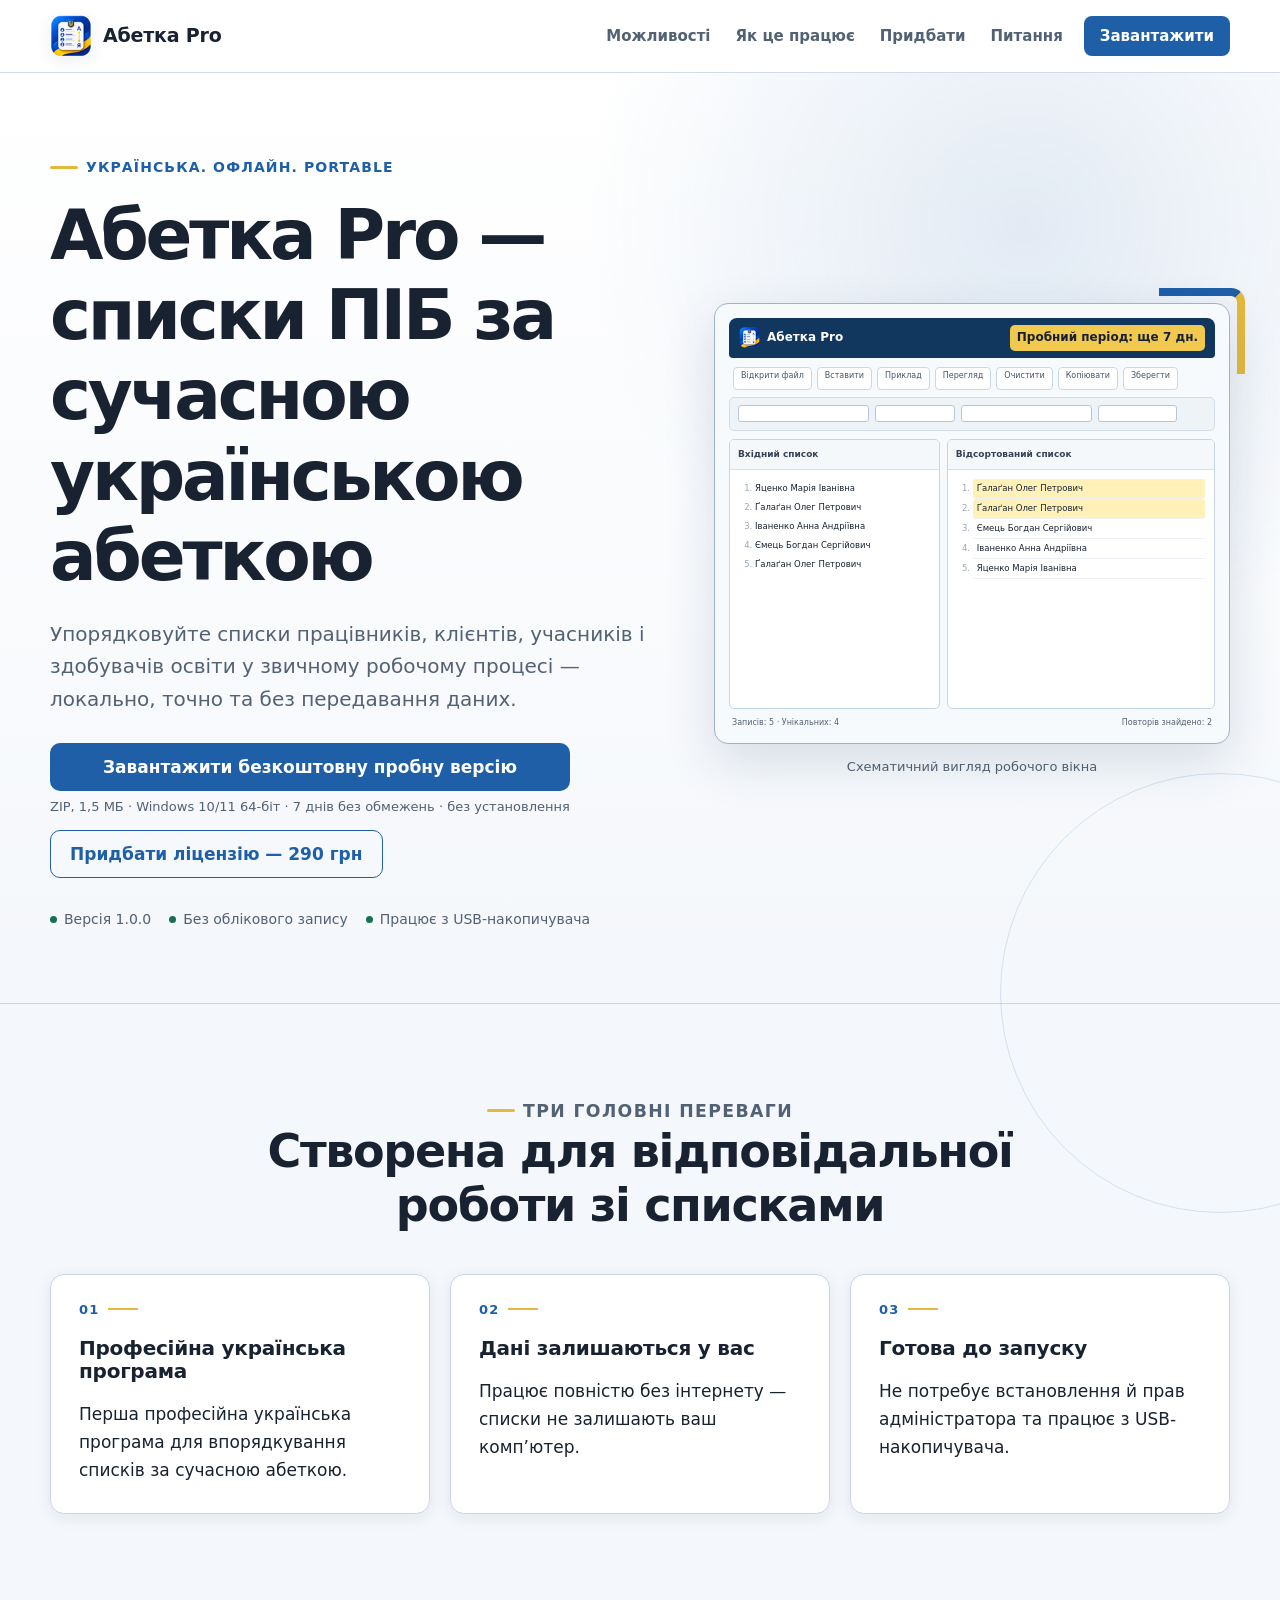
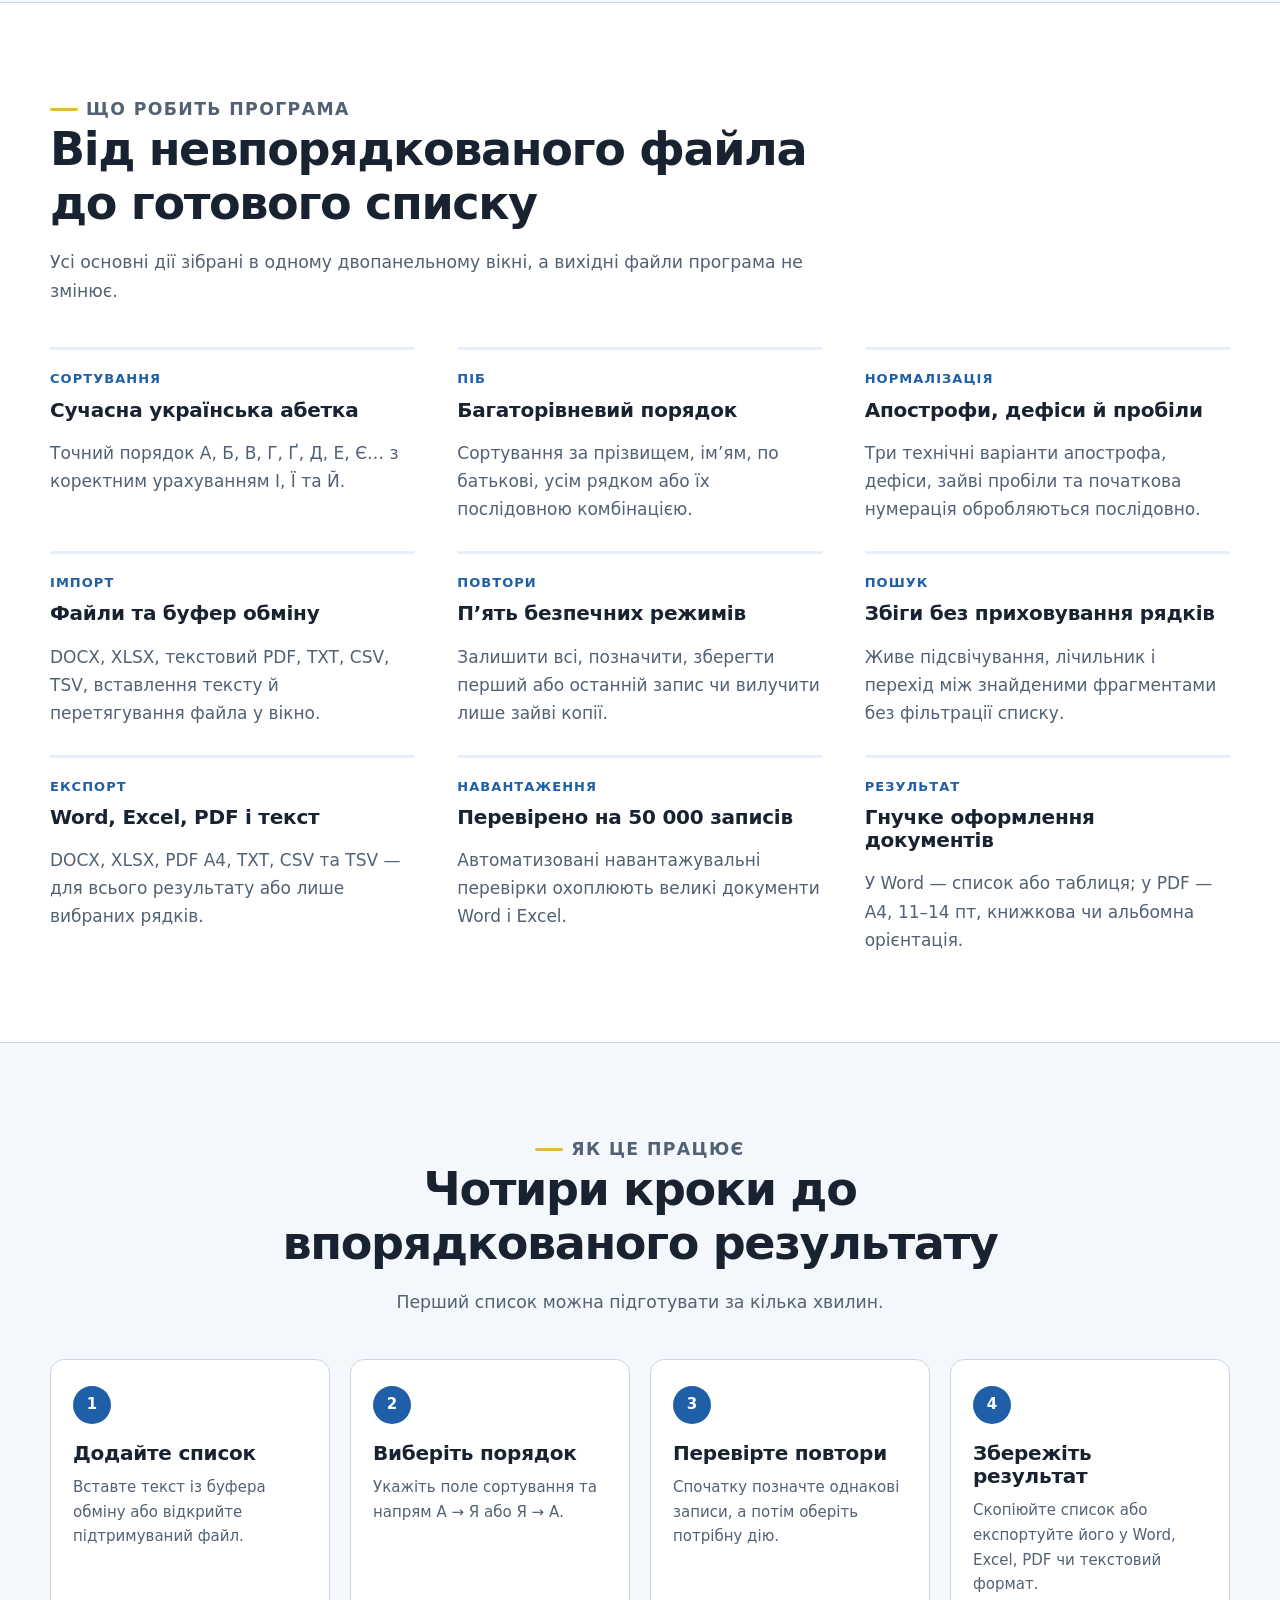
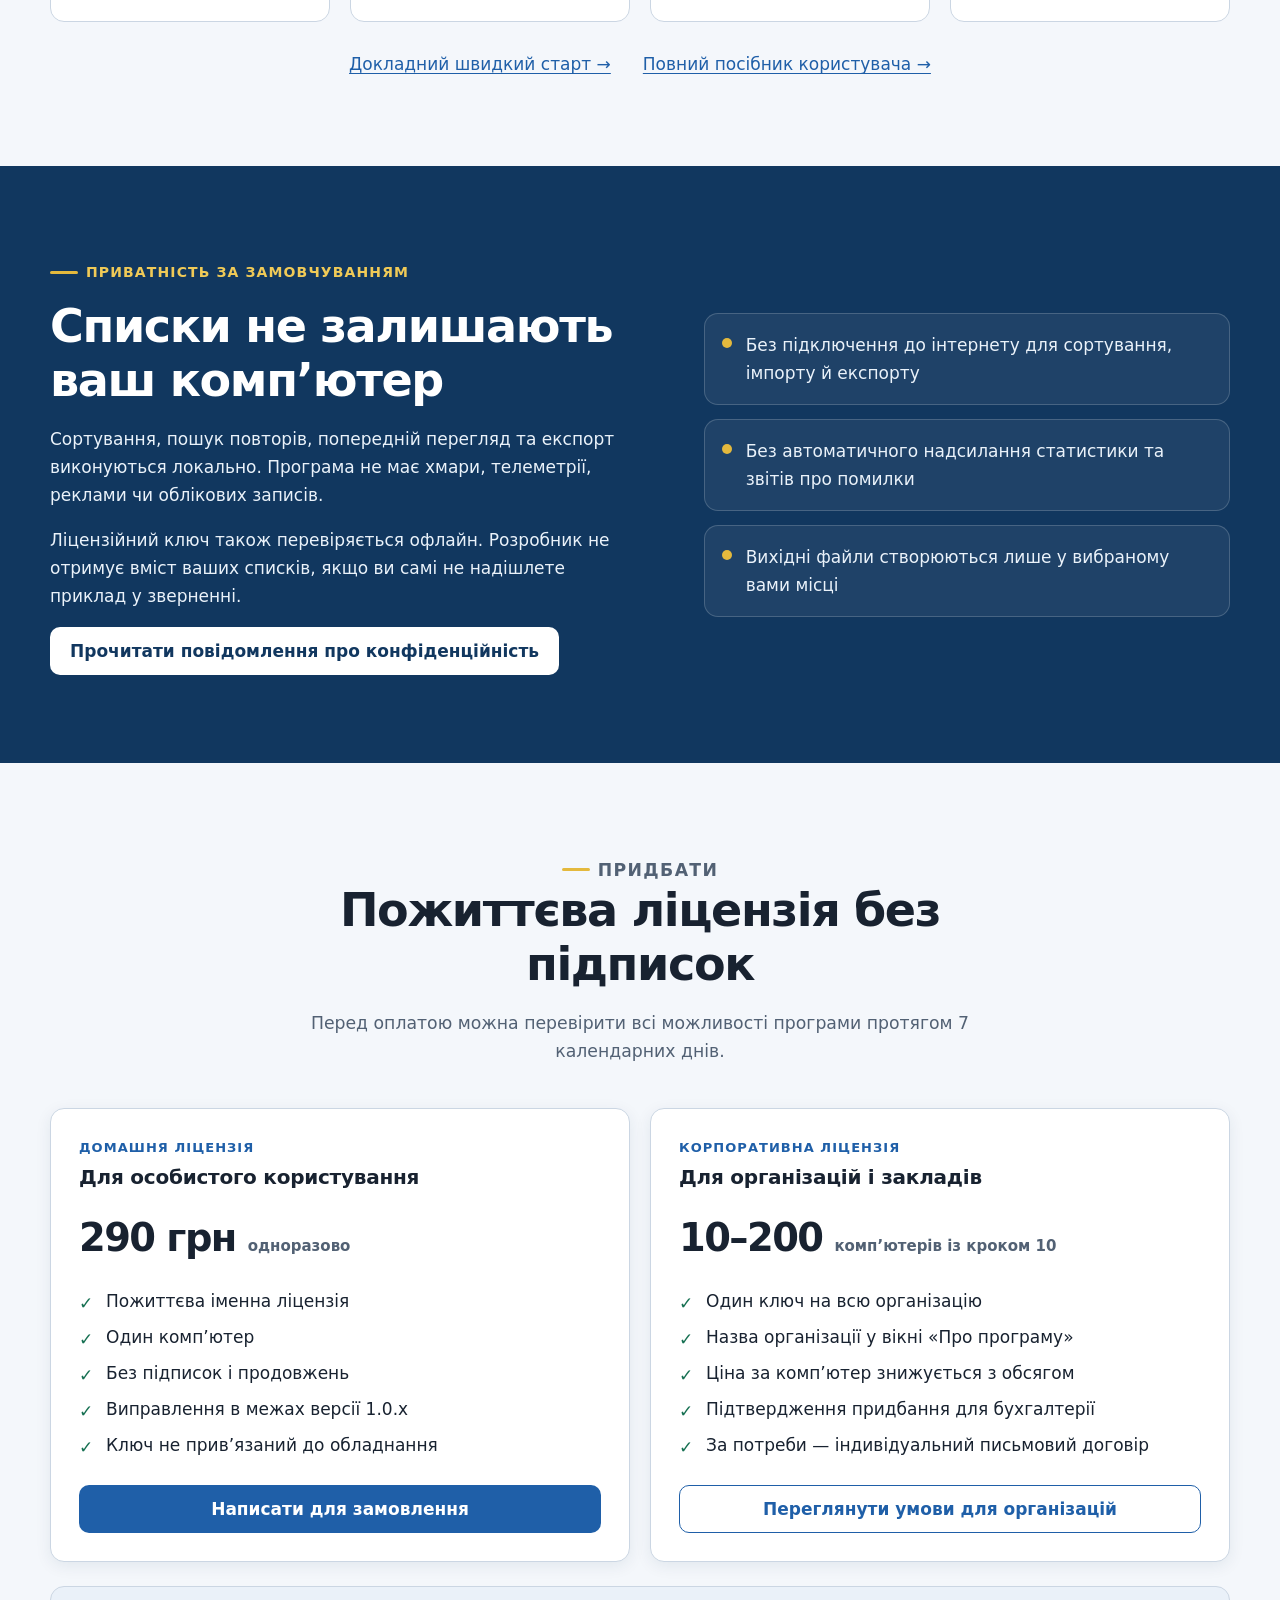
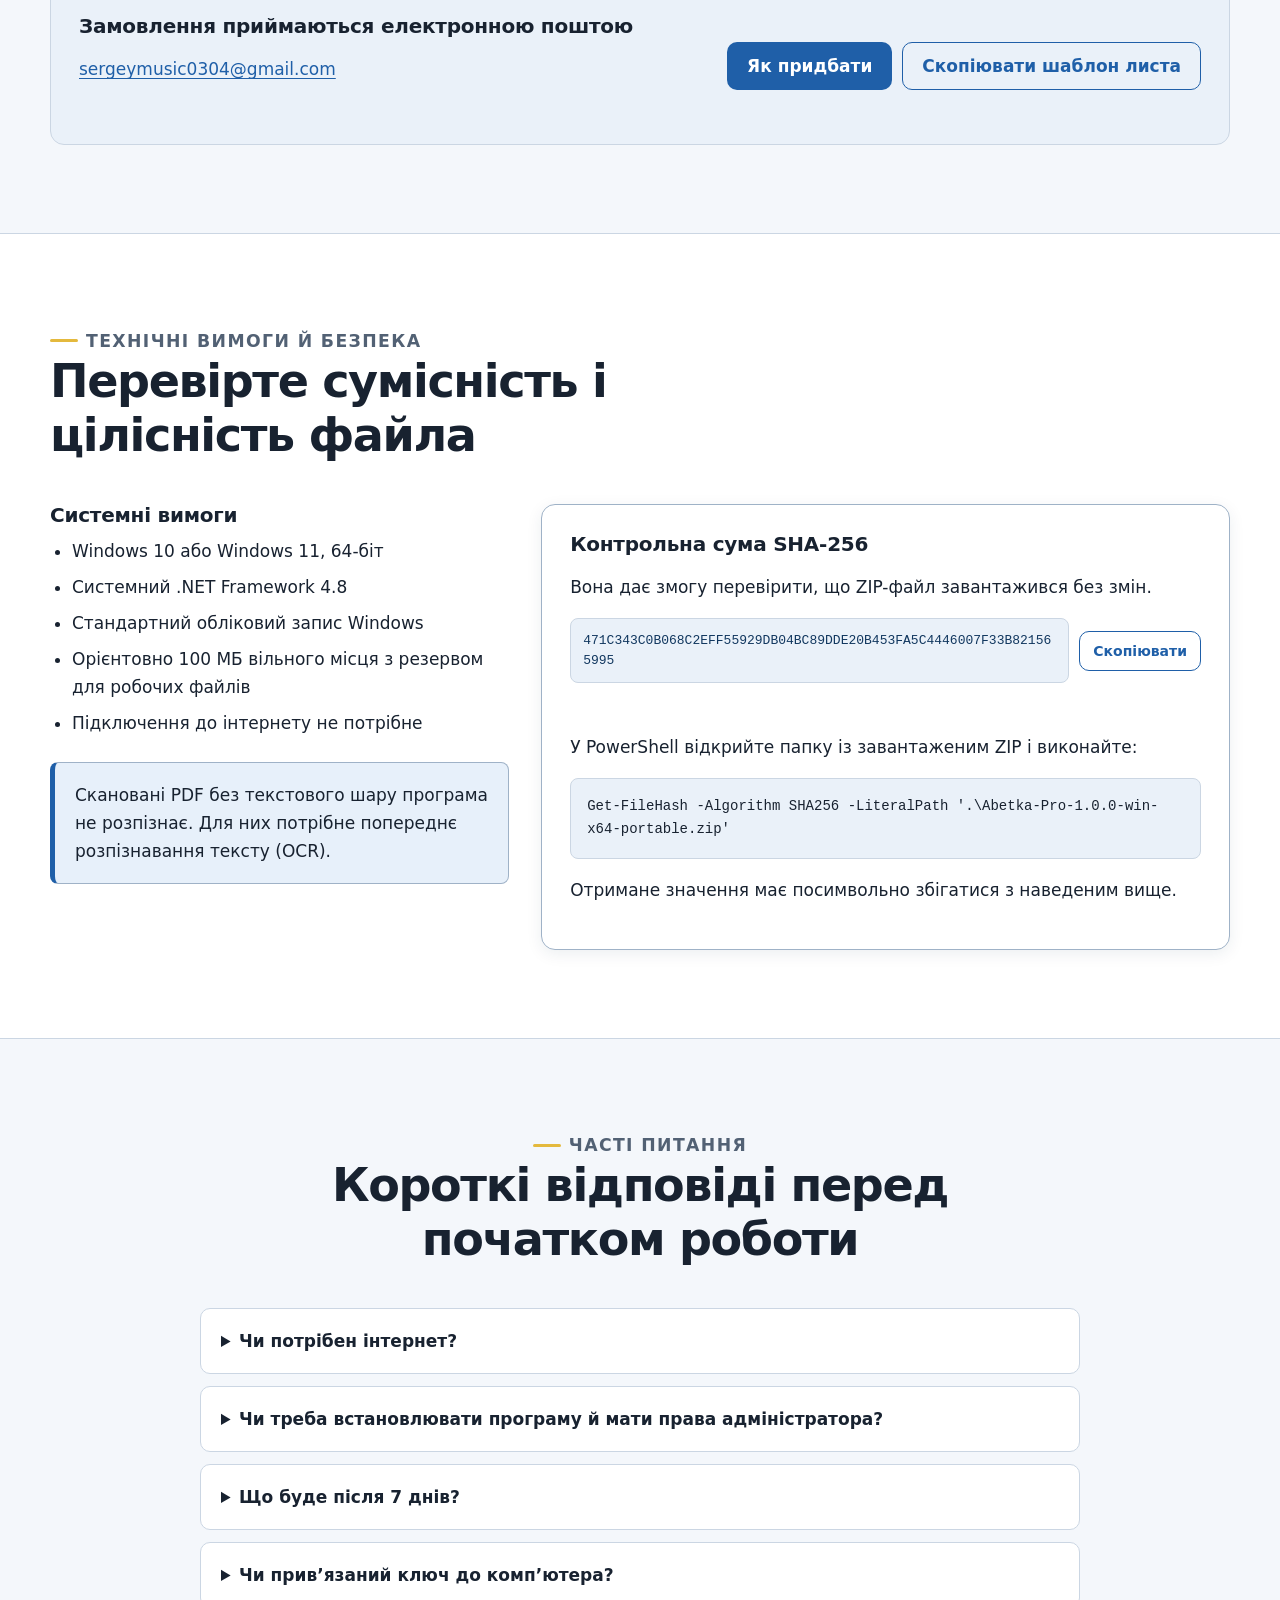
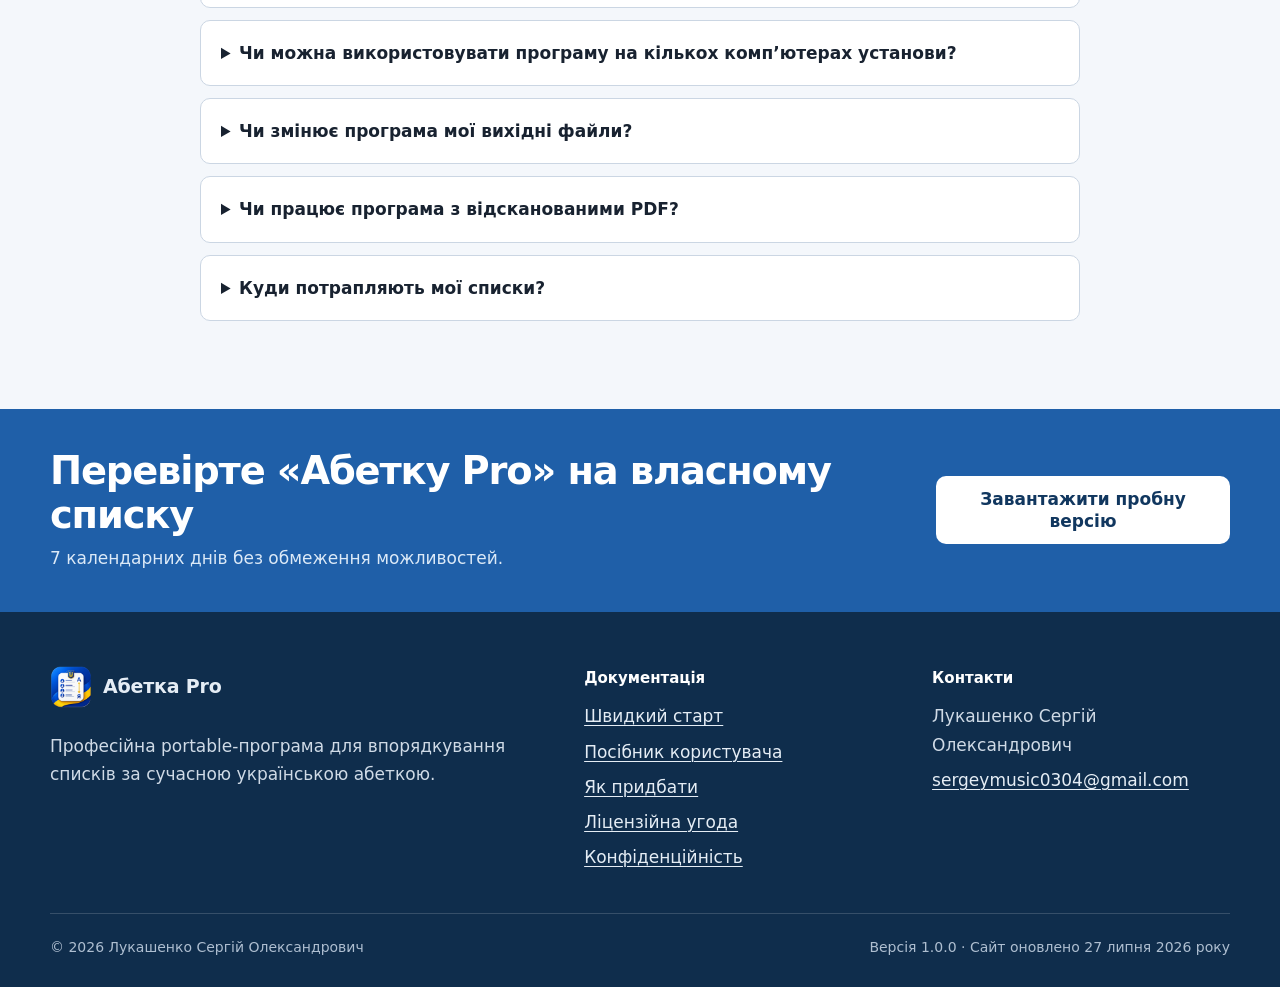
==== index.html @ 25351ac4 "Сайт «Абетка Pro» 1.0.0 Статичний сайт для GitHub Pages: головна сторінка, швидкий старт, посібник к" ====
<!doctype html>
<html lang="uk">
  <head>
    <meta charset="utf-8">
    <meta name="viewport" content="width=device-width, initial-scale=1">
    <title>Абетка Pro — сортування списків за українською абеткою</title>
    <meta
      name="description"
      content="«Абетка Pro» упорядковує списки ПІБ за українською абеткою. Офлайн, без установлення, для Windows 10/11. Пробний період — 7 днів."
    >
    <link rel="canonical" href="https://serhii0304.github.io/abetka-pro-site/">
    <link rel="icon" href="images/favicon.ico" sizes="any">
    <link rel="icon" type="image/png" sizes="32x32" href="images/favicon-32.png">
    <link rel="icon" type="image/png" sizes="16x16" href="images/favicon-16.png">
    <link rel="apple-touch-icon" href="images/apple-touch-icon.png">
    <meta name="theme-color" content="#f4f7fb" media="(prefers-color-scheme: light)">
    <meta name="theme-color" content="#0d1722" media="(prefers-color-scheme: dark)">
    <meta name="author" content="Лукашенко Сергій Олександрович">
    <link rel="stylesheet" href="css/styles.css">
    <meta property="og:title" content="Абетка Pro — списки ПІБ за українською абеткою">
    <meta
      property="og:description"
      content="Професійна офлайн-програма для впорядкування списків. Portable, без установлення та прав адміністратора."
    >
    <meta property="og:image" content="https://serhii0304.github.io/abetka-pro-site/images/og-preview.png">
    <meta property="og:url" content="https://serhii0304.github.io/abetka-pro-site/">
    <meta property="og:type" content="website">
    <meta property="og:locale" content="uk_UA">
    <meta name="twitter:card" content="summary_large_image">
    <meta name="twitter:title" content="Абетка Pro — списки ПІБ за українською абеткою">
    <meta
      name="twitter:description"
      content="Професійна офлайн-програма для впорядкування списків. Portable, без установлення."
    >
    <meta name="twitter:image" content="https://serhii0304.github.io/abetka-pro-site/images/og-preview.png">
    <script type="application/ld+json">
      {
        "@context": "https://schema.org",
        "@type": "SoftwareApplication",
        "name": "Абетка Pro",
        "applicationCategory": "BusinessApplication",
        "operatingSystem": "Windows 10, Windows 11",
        "softwareVersion": "1.0.0",
        "description": "Portable-програма для впорядкування списків ПІБ та інших переліків за сучасною українською абеткою.",
        "offers": {
          "@type": "Offer",
          "price": "290",
          "priceCurrency": "UAH"
        },
        "author": {
          "@type": "Person",
          "name": "Лукашенко Сергій Олександрович"
        }
      }
    </script>
  </head>
  <body>
    <a class="skip-link" href="#main-content">Перейти до основного вмісту</a>

    <header class="site-header">
      <div class="container header-inner">
        <a class="brand" href="index.html" aria-label="Абетка Pro — головна сторінка">
          <img src="images/logo.png" width="42" height="42" alt="">
          <span>Абетка Pro</span>
        </a>
        <button
          class="menu-toggle"
          type="button"
          aria-label="Відкрити меню"
          aria-expanded="false"
          aria-controls="site-navigation"
          data-menu-toggle
        >
          <span class="menu-lines" aria-hidden="true"></span>
        </button>
        <nav class="site-nav" id="site-navigation" aria-label="Основна навігація" data-menu>
          <a href="#mozhlyvosti">Можливості</a>
          <a href="#yak-pratsiuie">Як це працює</a>
          <a href="#prydbaty">Придбати</a>
          <a href="#pytannia">Питання</a>
          <a
            class="nav-download"
            href="https://github.com/Serhii0304/abetka-pro-site/releases/download/v1.0.0/Abetka-Pro-1.0.0-win-x64-portable.zip"
          >Завантажити</a>
        </nav>
      </div>
    </header>

    <main id="main-content">
      <section class="hero" aria-labelledby="hero-title">
        <div class="container hero-grid">
          <div>
            <p class="eyebrow">Українська. Офлайн. Portable</p>
            <h1 id="hero-title">Абетка Pro — списки ПІБ за сучасною українською абеткою</h1>
            <p class="hero-lead">
              Упорядковуйте списки працівників, клієнтів, учасників і здобувачів освіти
              у звичному робочому процесі — локально, точно та без передавання даних.
            </p>
            <div class="hero-actions">
              <div class="primary-action">
                <a
                  class="button"
                  href="https://github.com/Serhii0304/abetka-pro-site/releases/download/v1.0.0/Abetka-Pro-1.0.0-win-x64-portable.zip"
                >Завантажити безкоштовну пробну версію</a>
                <span class="download-note">ZIP, 1,5 МБ · Windows 10/11 64-біт · 7 днів без обмежень · без установлення</span>
              </div>
              <a class="button button-secondary" href="#prydbaty">Придбати ліцензію — 290 грн</a>
            </div>
            <ul class="trust-line" aria-label="Коротко про програму">
              <li>Версія 1.0.0</li>
              <li>Без облікового запису</li>
              <li>Працює з USB-накопичувача</li>
            </ul>
          </div>

          <div>
            <div class="app-visual" role="img" aria-label="Схематичний вигляд двопанельного інтерфейсу Абетка Pro">
              <div class="app-bar">
                <div class="app-bar-brand">
                  <img class="app-bar-logo" src="images/logo.png" width="21" height="21" alt="">
                  <span>Абетка Pro</span>
                </div>
                <span class="app-bar-status">Пробний період: ще 7 дн.</span>
              </div>
              <div class="app-toolbar" aria-hidden="true">
                <span class="app-tool">Відкрити файл</span>
                <span class="app-tool">Вставити</span>
                <span class="app-tool">Приклад</span>
                <span class="app-tool">Перегляд</span>
                <span class="app-tool">Очистити</span>
                <span class="app-tool">Копіювати</span>
                <span class="app-tool">Зберегти</span>
              </div>
              <div class="app-settings" aria-hidden="true">
                <span class="app-select"></span>
                <span class="app-select short"></span>
                <span class="app-select"></span>
                <span class="app-select short"></span>
              </div>
              <div class="app-panels">
                <div class="app-panel">
                  <div class="app-panel-title">Вхідний список</div>
                  <ol class="app-lines">
                    <li>Яценко Марія Іванівна</li>
                    <li>Ґалаґан Олег Петрович</li>
                    <li>Іваненко Анна Андріївна</li>
                    <li>Ємець Богдан Сергійович</li>
                    <li>Ґалаґан Олег Петрович</li>
                  </ol>
                </div>
                <div class="app-panel">
                  <div class="app-panel-title">Відсортований список</div>
                  <ol class="app-lines output">
                    <li class="duplicate">Ґалаґан Олег Петрович</li>
                    <li class="duplicate">Ґалаґан Олег Петрович</li>
                    <li>Ємець Богдан Сергійович</li>
                    <li>Іваненко Анна Андріївна</li>
                    <li>Яценко Марія Іванівна</li>
                  </ol>
                </div>
              </div>
              <div class="app-footer" aria-hidden="true">
                <span>Записів: 5 · Унікальних: 4</span>
                <span>Повторів знайдено: 2</span>
              </div>
            </div>
            <p class="visual-caption">Схематичний вигляд робочого вікна</p>
          </div>
        </div>
      </section>

      <section class="section" aria-labelledby="theses-title">
        <div class="container">
          <div class="section-heading centered">
            <p class="eyebrow">Три головні переваги</p>
            <h2 id="theses-title">Створена для відповідальної роботи зі списками</h2>
          </div>
          <div class="cards cards-three">
            <article class="card thesis-card">
              <span class="thesis-number">01</span>
              <h3>Професійна українська програма</h3>
              <p>Перша професійна українська програма для впорядкування списків за сучасною абеткою.</p>
            </article>
            <article class="card thesis-card">
              <span class="thesis-number">02</span>
              <h3>Дані залишаються у вас</h3>
              <p>Працює повністю без інтернету — списки не залишають ваш комп’ютер.</p>
            </article>
            <article class="card thesis-card">
              <span class="thesis-number">03</span>
              <h3>Готова до запуску</h3>
              <p>Не потребує встановлення й прав адміністратора та працює з USB-накопичувача.</p>
            </article>
          </div>
        </div>
      </section>

      <section class="section section-alt" id="mozhlyvosti" aria-labelledby="features-title">
        <div class="container">
          <div class="section-heading">
            <p class="eyebrow">Що робить програма</p>
            <h2 id="features-title">Від невпорядкованого файла до готового списку</h2>
            <p>Усі основні дії зібрані в одному двопанельному вікні, а вихідні файли програма не змінює.</p>
          </div>
          <div class="feature-grid">
            <article class="feature">
              <p class="feature-tag">Сортування</p>
              <h3>Сучасна українська абетка</h3>
              <p>Точний порядок А, Б, В, Г, Ґ, Д, Е, Є… з коректним урахуванням І, Ї та Й.</p>
            </article>
            <article class="feature">
              <p class="feature-tag">ПІБ</p>
              <h3>Багаторівневий порядок</h3>
              <p>Сортування за прізвищем, ім’ям, по батькові, усім рядком або їх послідовною комбінацією.</p>
            </article>
            <article class="feature">
              <p class="feature-tag">Нормалізація</p>
              <h3>Апострофи, дефіси й пробіли</h3>
              <p>Три технічні варіанти апострофа, дефіси, зайві пробіли та початкова нумерація обробляються послідовно.</p>
            </article>
            <article class="feature">
              <p class="feature-tag">Імпорт</p>
              <h3>Файли та буфер обміну</h3>
              <p>DOCX, XLSX, текстовий PDF, TXT, CSV, TSV, вставлення тексту й перетягування файла у вікно.</p>
            </article>
            <article class="feature">
              <p class="feature-tag">Повтори</p>
              <h3>П’ять безпечних режимів</h3>
              <p>Залишити всі, позначити, зберегти перший або останній запис чи вилучити лише зайві копії.</p>
            </article>
            <article class="feature">
              <p class="feature-tag">Пошук</p>
              <h3>Збіги без приховування рядків</h3>
              <p>Живе підсвічування, лічильник і перехід між знайденими фрагментами без фільтрації списку.</p>
            </article>
            <article class="feature">
              <p class="feature-tag">Експорт</p>
              <h3>Word, Excel, PDF і текст</h3>
              <p>DOCX, XLSX, PDF A4, TXT, CSV та TSV — для всього результату або лише вибраних рядків.</p>
            </article>
            <article class="feature">
              <p class="feature-tag">Навантаження</p>
              <h3>Перевірено на 50 000 записів</h3>
              <p>Автоматизовані навантажувальні перевірки охоплюють великі документи Word і Excel.</p>
            </article>
            <article class="feature">
              <p class="feature-tag">Результат</p>
              <h3>Гнучке оформлення документів</h3>
              <p>У Word — список або таблиця; у PDF — A4, 11–14 пт, книжкова чи альбомна орієнтація.</p>
            </article>
          </div>
        </div>
      </section>

      <section class="section" id="yak-pratsiuie" aria-labelledby="steps-title">
        <div class="container">
          <div class="section-heading centered">
            <p class="eyebrow">Як це працює</p>
            <h2 id="steps-title">Чотири кроки до впорядкованого результату</h2>
            <p>Перший список можна підготувати за кілька хвилин.</p>
          </div>
          <ol class="steps">
            <li class="step">
              <h3>Додайте список</h3>
              <p>Вставте текст із буфера обміну або відкрийте підтримуваний файл.</p>
            </li>
            <li class="step">
              <h3>Виберіть порядок</h3>
              <p>Укажіть поле сортування та напрям А → Я або Я → А.</p>
            </li>
            <li class="step">
              <h3>Перевірте повтори</h3>
              <p>Спочатку позначте однакові записи, а потім оберіть потрібну дію.</p>
            </li>
            <li class="step">
              <h3>Збережіть результат</h3>
              <p>Скопіюйте список або експортуйте його у Word, Excel, PDF чи текстовий формат.</p>
            </li>
          </ol>
          <p class="section-more">
            <a href="shvydkyi-start.html">Докладний швидкий старт →</a>
            <a href="posibnyk.html">Повний посібник користувача →</a>
          </p>
        </div>
      </section>

      <!-- ГАЛЕРЕЯ ЗНІМКІВ ЕКРАНА ПОКИ ПРИХОВАНА.
           Причина: у папці images/screenshots лежать графічні заготовки, а не реальні
           кадри програми. Показувати їх відвідувачам не варто.

           ЩОБ УВІМКНУТИ РОЗДІЛ: покладіть п'ять справжніх знімків у images/screenshots
           з тими самими назвами (див. images/screenshots/README.md) і приберіть
           слово hidden у рядку нижче. Більше нічого змінювати не потрібно. -->
      <section class="section section-alt" id="znimky" aria-labelledby="screenshots-title" hidden>
        <div class="container">
          <div class="section-heading">
            <p class="eyebrow">Знімки екрана</p>
            <h2 id="screenshots-title">Робочий процес без зайвих кроків</h2>
            <p>Після підготовки фінальних знімків ці заготовки буде замінено реальними кадрами програми.</p>
          </div>
          <div class="screenshot-grid">
            <figure class="screenshot-card">
              <div class="screenshot-frame">
                <img
                  class="screenshot-image"
                  src="images/screenshots/01-golovne-vikno.png"
                  alt="Головне двопанельне вікно Абетка Pro з готовим відсортованим списком"
                  loading="lazy"
                >
              </div>
              <figcaption>Головне вікно: вихідний і впорядкований списки поруч</figcaption>
            </figure>
            <figure class="screenshot-card">
              <div class="screenshot-frame">
                <img
                  class="screenshot-image"
                  src="images/screenshots/02-import-word.png"
                  alt="Вікно структурованого імпорту таблиці Word"
                  loading="lazy"
                >
              </div>
              <figcaption>Структурований імпорт документа Word</figcaption>
            </figure>
            <figure class="screenshot-card">
              <div class="screenshot-frame">
                <img
                  class="screenshot-image"
                  src="images/screenshots/03-povtory.png"
                  alt="Повторювані записи, позначені у відсортованому списку"
                  loading="lazy"
                >
              </div>
              <figcaption>Перевірка й безпечна обробка повторів</figcaption>
            </figure>
            <figure class="screenshot-card">
              <div class="screenshot-frame">
                <img
                  class="screenshot-image"
                  src="images/screenshots/04-poshuk.png"
                  alt="Живий пошук у списку з підсвічуванням збігів"
                  loading="lazy"
                >
              </div>
              <figcaption>Живий пошук без фільтрації списку</figcaption>
            </figure>
            <figure class="screenshot-card">
              <div class="screenshot-frame">
                <img
                  class="screenshot-image"
                  src="images/screenshots/05-eksport.png"
                  alt="Вікно налаштування експорту у Word, Excel або PDF"
                  loading="lazy"
                >
              </div>
              <figcaption>Кероване оформлення вихідного документа</figcaption>
            </figure>
          </div>
        </div>
      </section>

      <section class="section section-dark" id="konfidencijnist" aria-labelledby="privacy-title">
        <div class="container privacy-layout">
          <div>
            <p class="eyebrow">Приватність за замовчуванням</p>
            <h2 id="privacy-title">Списки не залишають ваш комп’ютер</h2>
            <p>
              Сортування, пошук повторів, попередній перегляд та експорт виконуються
              локально. Програма не має хмари, телеметрії, реклами чи облікових записів.
            </p>
            <p>
              Ліцензійний ключ також перевіряється офлайн. Розробник не отримує вміст
              ваших списків, якщо ви самі не надішлете приклад у зверненні.
            </p>
            <a class="button button-light" href="konfidencijnist.html">Прочитати повідомлення про конфіденційність</a>
          </div>
          <div class="privacy-points">
            <div class="privacy-point"><p>Без підключення до інтернету для сортування, імпорту й експорту</p></div>
            <div class="privacy-point"><p>Без автоматичного надсилання статистики та звітів про помилки</p></div>
            <div class="privacy-point"><p>Вихідні файли створюються лише у вибраному вами місці</p></div>
          </div>
        </div>
      </section>

      <section class="section" id="prydbaty" aria-labelledby="purchase-title">
        <div class="container">
          <div class="section-heading centered">
            <p class="eyebrow">Придбати</p>
            <h2 id="purchase-title">Пожиттєва ліцензія без підписок</h2>
            <p>Перед оплатою можна перевірити всі можливості програми протягом 7 календарних днів.</p>
          </div>
          <div class="cards cards-two">
            <article class="card price-card">
              <p class="price-label">Домашня ліцензія</p>
              <h3>Для особистого користування</h3>
              <p class="price">290 грн <small>одноразово</small></p>
              <ul class="check-list">
                <li>Пожиттєва іменна ліцензія</li>
                <li>Один комп’ютер</li>
                <li>Без підписок і продовжень</li>
                <li>Виправлення в межах версії 1.0.x</li>
                <li>Ключ не прив’язаний до обладнання</li>
              </ul>
              <a
                class="button"
                href="mailto:sergeymusic0304@gmail.com?subject=%D0%97%D0%B0%D0%BC%D0%BE%D0%B2%D0%BB%D0%B5%D0%BD%D0%BD%D1%8F%20%C2%AB%D0%90%D0%B1%D0%B5%D1%82%D0%BA%D0%B0%20Pro%C2%BB&amp;body=%D0%94%D0%BE%D0%B1%D1%80%D0%B8%D0%B9%20%D0%B4%D0%B5%D0%BD%D1%8C%21%0A%0A%D0%A5%D0%BE%D1%87%D1%83%20%D0%BF%D1%80%D0%B8%D0%B4%D0%B1%D0%B0%D1%82%D0%B8%20%D0%BF%D1%80%D0%BE%D0%B3%D1%80%D0%B0%D0%BC%D1%83%20%C2%AB%D0%90%D0%B1%D0%B5%D1%82%D0%BA%D0%B0%20Pro%C2%BB%20%28%D0%BF%D0%BE%D0%B6%D0%B8%D1%82%D1%82%D1%94%D0%B2%D0%B0%20%D0%BB%D1%96%D1%86%D0%B5%D0%BD%D0%B7%D1%96%D1%8F%20%E2%80%94%20290%20%D0%B3%D1%80%D0%BD%29.%0A%0A1.%20%D0%9F%D0%86%D0%91%20%D0%B0%D0%B1%D0%BE%20%D0%BD%D0%B0%D0%B7%D0%B2%D0%B0%20%D0%BE%D1%80%D0%B3%D0%B0%D0%BD%D1%96%D0%B7%D0%B0%D1%86%D1%96%D1%97%20%28%D0%B1%D1%83%D0%B4%D0%B5%20%D0%B2%D0%BF%D0%B8%D1%81%D0%B0%D0%BD%D0%BE%20%D0%B2%20%D1%96%D0%BC%D0%B5%D0%BD%D0%BD%D1%83%20%D0%BB%D1%96%D1%86%D0%B5%D0%BD%D0%B7%D1%96%D1%8E%29%3A%20%E2%80%A6%0A2.%20%D0%9A%D1%96%D0%BB%D1%8C%D0%BA%D1%96%D1%81%D1%82%D1%8C%20%D0%BF%D1%80%D0%B8%D1%81%D1%82%D1%80%D0%BE%D1%97%D0%B2%20%28%D0%BA%D0%BE%D0%BC%D0%BF%E2%80%99%D1%8E%D1%82%D0%B5%D1%80%D1%96%D0%B2%29%3A%20%E2%80%A6%0A3.%20%D0%9F%D1%80%D0%B8%D0%B7%D0%BD%D0%B0%D1%87%D0%B5%D0%BD%D0%BD%D1%8F%20%28%D0%BE%D1%81%D0%BE%D0%B1%D0%B8%D1%81%D1%82%D0%B5%20%2F%20%D0%BA%D0%BE%D0%BC%D0%BF%D0%B0%D0%BD%D1%96%D1%8F%20%D1%87%D0%B8%20%D1%83%D1%81%D1%82%D0%B0%D0%BD%D0%BE%D0%B2%D0%B0%20%2F%20%D0%BD%D0%B0%D0%B2%D1%87%D0%B0%D0%BB%D1%8C%D0%BD%D0%B8%D0%B9%20%D0%B7%D0%B0%D0%BA%D0%BB%D0%B0%D0%B4%29%3A%20%E2%80%A6%0A4.%20%D0%97%D1%80%D1%83%D1%87%D0%BD%D0%B8%D0%B9%20%D1%81%D0%BF%D0%BE%D1%81%D1%96%D0%B1%20%D0%BE%D0%BF%D0%BB%D0%B0%D1%82%D0%B8%20%28%D0%BF%D0%B5%D1%80%D0%B5%D0%BA%D0%B0%D0%B7%20%D0%BD%D0%B0%20%D0%BA%D0%B0%D1%80%D1%82%D0%BA%D1%83%20%2F%20IBAN%20%2F%20%D1%96%D0%BD%D1%88%D0%B5%29%3A%20%E2%80%A6%0A5.%20%D0%9A%D0%BE%D0%BD%D1%82%D0%B0%D0%BA%D1%82%20%D0%B4%D0%BB%D1%8F%20%D0%B7%D0%B2%E2%80%99%D1%8F%D0%B7%D0%BA%D1%83%20%28%D1%8F%D0%BA%D1%89%D0%BE%20%D0%BD%D0%B5%20%D1%86%D1%8F%20%D0%BF%D0%BE%D1%88%D1%82%D0%B0%29%3A%20%E2%80%A6%0A%0A%D0%94%D1%8F%D0%BA%D1%83%D1%8E%21"
              >Написати для замовлення</a>
            </article>
            <article class="card price-card">
              <p class="price-label">Корпоративна ліцензія</p>
              <h3>Для організацій і закладів</h3>
              <p class="price">10–200 <small>комп’ютерів із кроком 10</small></p>
              <ul class="check-list">
                <li>Один ключ на всю організацію</li>
                <li>Назва організації у вікні «Про програму»</li>
                <li>Ціна за комп’ютер знижується з обсягом</li>
                <li>Підтвердження придбання для бухгалтерії</li>
                <li>За потреби — індивідуальний письмовий договір</li>
              </ul>
              <a class="button button-secondary" href="yak-prydbaty.html#korporatyvna">Переглянути умови для організацій</a>
            </article>
          </div>

          <div class="order-panel">
            <div>
              <h3>Замовлення приймаються електронною поштою</h3>
              <p><a href="mailto:sergeymusic0304@gmail.com">sergeymusic0304@gmail.com</a></p>
              <p class="copy-status" id="order-copy-status" aria-live="polite"></p>
            </div>
            <div class="order-actions">
              <a class="button" href="yak-prydbaty.html">Як придбати</a>
              <button
                class="button button-secondary"
                type="button"
                data-copy-target="#order-template"
                data-copy-status="#order-copy-status"
              >Скопіювати шаблон листа</button>
            </div>
          </div>
          <pre id="order-template" hidden>Кому: sergeymusic0304@gmail.com
Тема: Замовлення «Абетка Pro»

Добрий день!

Хочу придбати програму «Абетка Pro» (пожиттєва ліцензія — 290 грн).

1. ПІБ або назва організації (буде вписано в іменну ліцензію): …
2. Кількість пристроїв (комп’ютерів): …
3. Призначення (особисте / компанія чи установа / навчальний заклад): …
4. Зручний спосіб оплати (переказ на картку / IBAN / інше): …
5. Контакт для зв’язку (якщо не ця пошта): …

Дякую!</pre>
        </div>
      </section>

      <section class="section section-alt" id="vymohy" aria-labelledby="requirements-title">
        <div class="container">
          <div class="section-heading">
            <p class="eyebrow">Технічні вимоги й безпека</p>
            <h2 id="requirements-title">Перевірте сумісність і цілісність файла</h2>
          </div>
          <div class="technical-grid">
            <div>
              <h3>Системні вимоги</h3>
              <ul class="requirements">
                <li>Windows 10 або Windows 11, 64-біт</li>
                <li>Системний .NET Framework 4.8</li>
                <li>Стандартний обліковий запис Windows</li>
                <li>Орієнтовно 100 МБ вільного місця з резервом для робочих файлів</li>
                <li>Підключення до інтернету не потрібне</li>
              </ul>
              <p class="notice">
                Скановані PDF без текстового шару програма не розпізнає. Для них потрібне
                попереднє розпізнавання тексту (OCR).
              </p>
            </div>
            <div class="checksum-box">
              <h3>Контрольна сума SHA-256</h3>
              <p>Вона дає змогу перевірити, що ZIP-файл завантажився без змін.</p>
              <div class="checksum-row">
                <code class="checksum-code" id="sha256-value">471C343C0B068C2EFF55929DB04BC89DDE20B453FA5C4446007F33B821565995</code>
                <button
                  class="button button-secondary button-small"
                  type="button"
                  data-copy-target="#sha256-value"
                  data-copy-status="#sha-copy-status"
                >Скопіювати</button>
              </div>
              <p class="copy-status" id="sha-copy-status" aria-live="polite"></p>
              <p>У PowerShell відкрийте папку із завантаженим ZIP і виконайте:</p>
              <code class="command">Get-FileHash -Algorithm SHA256 -LiteralPath '.\Abetka-Pro-1.0.0-win-x64-portable.zip'</code>
              <p>Отримане значення має посимвольно збігатися з наведеним вище.</p>
            </div>
          </div>
        </div>
      </section>

      <section class="section" id="pytannia" aria-labelledby="faq-title">
        <div class="container">
          <div class="section-heading centered">
            <p class="eyebrow">Часті питання</p>
            <h2 id="faq-title">Короткі відповіді перед початком роботи</h2>
          </div>
          <div class="faq-list">
            <details>
              <summary>Чи потрібен інтернет?</summary>
              <p>Ні. Сортування, імпорт, пошук, експорт і перевірка ключа виконуються локально.</p>
            </details>
            <details>
              <summary>Чи треба встановлювати програму й мати права адміністратора?</summary>
              <p>Ні. Розпакуйте ZIP і запустіть EXE. Права адміністратора не потрібні.</p>
            </details>
            <details>
              <summary>Що буде після 7 днів?</summary>
              <p>Дії програми блокуються до активації ліцензійного ключа. Упродовж пробного періоду можливості не обмежені.</p>
            </details>
            <details>
              <summary>Чи прив’язаний ключ до комп’ютера?</summary>
              <p>Ні. Після заміни техніки або перевстановлення Windows введіть свій ключ знову.</p>
            </details>
            <details>
              <summary>Чи можна використовувати програму на кількох комп’ютерах установи?</summary>
              <p>Так, для 10–200 комп’ютерів передбачена корпоративна ліцензія з одним ключем на організацію.</p>
            </details>
            <details>
              <summary>Чи змінює програма мої вихідні файли?</summary>
              <p>Ні. Вихідні DOCX, XLSX і PDF відкриваються лише для читання, а результат зберігається в новий файл.</p>
            </details>
            <details>
              <summary>Чи працює програма з відсканованими PDF?</summary>
              <p>Ні. PDF повинен мати текстовий шар; програма не виконує OCR і чесно повідомляє про скан.</p>
            </details>
            <details>
              <summary>Куди потрапляють мої списки?</summary>
              <p>Нікуди: вони залишаються на вашому комп’ютері. Програма не має телеметрії, хмари чи функції надсилання списків.</p>
            </details>
          </div>
        </div>
      </section>

      <section class="cta-band" aria-labelledby="final-cta-title">
        <div class="container cta-inner">
          <div>
            <h2 id="final-cta-title">Перевірте «Абетку Pro» на власному списку</h2>
            <p>7 календарних днів без обмеження можливостей.</p>
          </div>
          <a
            class="button button-light"
            href="https://github.com/Serhii0304/abetka-pro-site/releases/download/v1.0.0/Abetka-Pro-1.0.0-win-x64-portable.zip"
          >Завантажити пробну версію</a>
        </div>
      </section>
    </main>

    <footer class="site-footer">
      <div class="container">
        <div class="footer-grid">
          <div>
            <a class="brand footer-brand" href="index.html">
              <img src="images/logo.png" width="42" height="42" alt="">
              <span>Абетка Pro</span>
            </a>
            <p class="footer-summary">
              Професійна portable-програма для впорядкування списків за сучасною українською абеткою.
            </p>
          </div>
          <div>
            <p class="footer-title">Документація</p>
            <ul class="footer-links">
              <li><a href="shvydkyi-start.html">Швидкий старт</a></li>
              <li><a href="posibnyk.html">Посібник користувача</a></li>
              <li><a href="yak-prydbaty.html">Як придбати</a></li>
              <li><a href="licenziia.html">Ліцензійна угода</a></li>
              <li><a href="konfidencijnist.html">Конфіденційність</a></li>
            </ul>
          </div>
          <div>
            <p class="footer-title">Контакти</p>
            <ul class="footer-links">
              <li>Лукашенко Сергій Олександрович</li>
              <li><a href="mailto:sergeymusic0304@gmail.com">sergeymusic0304@gmail.com</a></li>
            </ul>
          </div>
        </div>
        <div class="footer-bottom">
          <span>© 2026 Лукашенко Сергій Олександрович</span>
          <span>Версія 1.0.0 · Сайт оновлено 27 липня 2026 року</span>
        </div>
      </div>
    </footer>

    <script src="js/main.js"></script>
  </body>
</html>
---- css/styles.css ----
:root {
  color-scheme: light dark;
  --page: #f4f7fb;
  --surface: #ffffff;
  --surface-soft: #eaf1f9;
  --surface-blue: #e7f0fa;
  --text: #182230;
  --muted: #526174;
  --border: #cbd6e3;
  --border-strong: #9fb2c7;
  --blue: #1f5fa8;
  --blue-dark: #174a83;
  --blue-deep: #11375f;
  --yellow: #e4b93d;
  --yellow-soft: #fff3c8;
  --success: #167052;
  --danger: #a03636;
  --shadow-sm: 0 4px 16px rgba(18, 49, 82, 0.08);
  --shadow-lg: 0 18px 52px rgba(18, 49, 82, 0.14);
  --radius: 14px;
  --max-width: 1180px;
  --reading-width: 76ch;
  --header-height: 72px;
  font-family: "Segoe UI", system-ui, -apple-system, Roboto, Arial, sans-serif;
  font-synthesis: none;
}

*,
*::before,
*::after {
  box-sizing: border-box;
}

/* Атрибут hidden має спрацьовувати навіть на блоках із власним display. */
[hidden] {
  display: none !important;
}

html {
  scroll-behavior: smooth;
  scroll-padding-top: calc(var(--header-height) + 24px);
}

body {
  min-width: 320px;
  margin: 0;
  background: var(--page);
  color: var(--text);
  font-size: 17px;
  line-height: 1.65;
  text-rendering: optimizeLegibility;
}

img {
  display: block;
  max-width: 100%;
}

a {
  color: var(--blue);
  text-decoration-thickness: 1px;
  text-underline-offset: 0.18em;
}

a:hover {
  color: var(--blue-dark);
}

button,
input,
textarea {
  font: inherit;
}

button {
  color: inherit;
}

:focus-visible {
  outline: 3px solid var(--yellow);
  outline-offset: 3px;
}

::selection {
  background: var(--yellow-soft);
  color: var(--blue-deep);
}

.skip-link {
  position: fixed;
  z-index: 1000;
  top: 12px;
  left: 12px;
  transform: translateY(-160%);
  padding: 10px 14px;
  border-radius: 8px;
  background: var(--blue-deep);
  color: #ffffff;
  transition: transform 180ms ease;
}

.skip-link:focus {
  transform: translateY(0);
}

.container {
  width: min(calc(100% - 40px), var(--max-width));
  margin-inline: auto;
}

.reading-container {
  width: min(calc(100% - 40px), var(--reading-width));
  margin-inline: auto;
}

.site-header {
  position: sticky;
  z-index: 100;
  top: 0;
  min-height: var(--header-height);
  border-bottom: 1px solid color-mix(in srgb, var(--border) 86%, transparent);
  background: color-mix(in srgb, var(--surface) 94%, transparent);
  backdrop-filter: blur(14px);
}

.header-inner {
  position: relative;
  display: flex;
  min-height: var(--header-height);
  align-items: center;
  gap: 28px;
}

.brand {
  display: inline-flex;
  flex: 0 0 auto;
  align-items: center;
  gap: 11px;
  color: var(--text);
  font-size: 19px;
  font-weight: 750;
  letter-spacing: -0.01em;
  text-decoration: none;
}

.brand:hover {
  color: var(--text);
}

.brand img {
  width: 42px;
  height: 42px;
  border-radius: 10px;
  box-shadow: var(--shadow-sm);
}

.site-nav {
  display: flex;
  flex: 1 1 auto;
  align-items: center;
  justify-content: flex-end;
  gap: 5px;
}

.site-nav a {
  padding: 8px 10px;
  border-radius: 8px;
  color: var(--muted);
  font-size: 15px;
  font-weight: 650;
  text-decoration: none;
  white-space: nowrap;
}

.site-nav a:hover {
  background: var(--surface-soft);
  color: var(--blue);
}

.site-nav .nav-download {
  margin-left: 6px;
  padding-inline: 16px;
  background: var(--blue);
  color: #ffffff;
}

.site-nav .nav-download:hover {
  background: var(--blue-dark);
  color: #ffffff;
}

.menu-toggle {
  display: none;
  width: 44px;
  height: 44px;
  margin-left: auto;
  align-items: center;
  justify-content: center;
  border: 1px solid var(--border);
  border-radius: 10px;
  background: var(--surface);
  cursor: pointer;
}

.menu-lines,
.menu-lines::before,
.menu-lines::after {
  display: block;
  width: 20px;
  height: 2px;
  border-radius: 999px;
  background: currentColor;
}

.menu-lines {
  position: relative;
}

.menu-lines::before,
.menu-lines::after {
  position: absolute;
  left: 0;
  content: "";
}

.menu-lines::before {
  top: -6px;
}

.menu-lines::after {
  top: 6px;
}

main {
  overflow: clip;
}

.hero {
  position: relative;
  padding: 76px 0 72px;
  border-bottom: 1px solid var(--border);
  background:
    radial-gradient(circle at 80% 16%, rgba(31, 95, 168, 0.12), transparent 34%),
    linear-gradient(180deg, var(--surface), var(--page));
}

.hero::after {
  position: absolute;
  right: -160px;
  bottom: -210px;
  width: 440px;
  height: 440px;
  border: 1px solid rgba(31, 95, 168, 0.15);
  border-radius: 50%;
  content: "";
}

.hero-grid {
  position: relative;
  z-index: 1;
  display: grid;
  grid-template-columns: minmax(0, 1fr) minmax(420px, 0.86fr);
  align-items: center;
  gap: 64px;
}

.eyebrow {
  display: inline-flex;
  align-items: center;
  gap: 8px;
  margin: 0 0 16px;
  color: var(--blue);
  font-size: 14px;
  font-weight: 800;
  letter-spacing: 0.08em;
  text-transform: uppercase;
}

.eyebrow::before {
  width: 28px;
  height: 3px;
  border-radius: 999px;
  background: var(--yellow);
  content: "";
}

h1,
h2,
h3 {
  margin-top: 0;
  color: var(--text);
  line-height: 1.16;
}

h1 {
  max-width: 16ch;
  margin-bottom: 22px;
  font-size: clamp(2.55rem, 5.4vw, 4.8rem);
  font-weight: 820;
  letter-spacing: -0.045em;
}

h2 {
  margin-bottom: 18px;
  font-size: clamp(2rem, 3.6vw, 3.1rem);
  font-weight: 790;
  letter-spacing: -0.03em;
}

h3 {
  margin-bottom: 10px;
  font-size: 1.25rem;
  font-weight: 760;
  letter-spacing: -0.012em;
}

.hero-lead {
  max-width: 59ch;
  margin: 0 0 28px;
  color: var(--muted);
  font-size: clamp(1.08rem, 1.8vw, 1.25rem);
  line-height: 1.62;
}

.hero-actions {
  display: flex;
  align-items: flex-start;
  gap: 14px;
  flex-wrap: wrap;
}

.primary-action {
  display: grid;
  gap: 7px;
}

.download-note {
  color: var(--muted);
  font-size: 13px;
  line-height: 1.4;
}

.button {
  display: inline-flex;
  min-height: 48px;
  align-items: center;
  justify-content: center;
  gap: 8px;
  padding: 11px 19px;
  border: 1px solid transparent;
  border-radius: 10px;
  background: var(--blue);
  color: #ffffff;
  font-weight: 760;
  line-height: 1.3;
  text-align: center;
  text-decoration: none;
  cursor: pointer;
  transition:
    background-color 180ms ease,
    border-color 180ms ease,
    color 180ms ease,
    transform 180ms ease,
    box-shadow 180ms ease;
}

.button:hover {
  transform: translateY(-1px);
  background: var(--blue-dark);
  color: #ffffff;
  box-shadow: var(--shadow-sm);
}

.button-secondary {
  border-color: var(--blue);
  background: transparent;
  color: var(--blue);
}

.button-secondary:hover {
  background: var(--surface-blue);
  color: var(--blue-dark);
  box-shadow: none;
}

.button-small {
  min-height: 40px;
  padding: 8px 13px;
  font-size: 14px;
}

.button-light {
  border-color: rgba(255, 255, 255, 0.52);
  background: #ffffff;
  color: var(--blue-deep);
}

.button-light:hover {
  background: #eef5fc;
  color: var(--blue-deep);
}

.trust-line {
  display: flex;
  margin: 30px 0 0;
  padding: 0;
  color: var(--muted);
  font-size: 14px;
  list-style: none;
  gap: 18px;
  flex-wrap: wrap;
}

.trust-line li {
  display: inline-flex;
  align-items: center;
  gap: 7px;
}

.trust-line li::before {
  width: 7px;
  height: 7px;
  border-radius: 50%;
  background: var(--success);
  content: "";
}

.app-visual {
  position: relative;
  padding: 14px;
  border: 1px solid var(--border-strong);
  border-radius: var(--radius);
  background: #f7fafd;
  box-shadow: var(--shadow-lg);
  color: #182230;
}

.app-visual::before {
  position: absolute;
  z-index: -1;
  top: -16px;
  right: -16px;
  width: 86px;
  height: 86px;
  border-top: 8px solid var(--blue);
  border-right: 8px solid var(--yellow);
  border-radius: 0 var(--radius) 0 0;
  content: "";
}

.app-bar {
  display: flex;
  min-height: 38px;
  align-items: center;
  justify-content: space-between;
  padding: 7px 10px;
  border-radius: 8px 8px 4px 4px;
  background: var(--blue-deep);
  color: #ffffff;
  font-size: 12px;
  font-weight: 700;
}

.app-bar-brand {
  display: flex;
  align-items: center;
  gap: 7px;
}

.app-bar-logo {
  width: 21px;
  height: 21px;
  border-radius: 5px;
}

.app-bar-status {
  padding: 3px 7px;
  border-radius: 5px;
  background: #f1c94e;
  color: #172033;
}

.app-toolbar {
  display: flex;
  gap: 5px;
  padding: 9px 4px 7px;
}

.app-tool {
  height: 23px;
  padding: 4px 7px;
  border: 1px solid #cad7e5;
  border-radius: 4px;
  background: #ffffff;
  color: #47566a;
  font-size: 8px;
  line-height: 1;
}

.app-settings {
  display: flex;
  min-height: 34px;
  align-items: center;
  gap: 6px;
  padding: 6px 8px;
  border: 1px solid #d4deea;
  border-radius: 5px;
  background: #eef3f8;
}

.app-select {
  height: 17px;
  width: 28%;
  border: 1px solid #b7c6d6;
  border-radius: 3px;
  background: #ffffff;
}

.app-select.short {
  width: 17%;
}

.app-panels {
  display: grid;
  min-height: 270px;
  margin-top: 8px;
  grid-template-columns: 0.88fr 1.12fr;
  gap: 7px;
}

.app-panel {
  overflow: hidden;
  border: 1px solid #c7d4e1;
  border-radius: 5px;
  background: #ffffff;
}

.app-panel-title {
  padding: 7px 8px;
  border-bottom: 1px solid #d5deea;
  background: #f5f8fb;
  color: #354256;
  font-size: 9px;
  font-weight: 700;
}

.app-lines {
  margin: 0;
  padding: 9px 9px 9px 25px;
  font-family: "Segoe UI", system-ui, sans-serif;
  font-size: 8.5px;
  line-height: 2.25;
}

.app-lines li::marker {
  color: #97a6b7;
}

.app-lines.output li {
  padding-left: 4px;
  border-bottom: 1px solid #edf1f5;
}

.app-lines .duplicate {
  border-radius: 3px;
  background: #fff1b8;
}

.app-footer {
  display: flex;
  justify-content: space-between;
  padding: 7px 3px 0;
  color: #536274;
  font-size: 8px;
}

.visual-caption {
  margin: 12px 0 0;
  color: var(--muted);
  font-size: 13px;
  text-align: center;
}

.section {
  padding: 88px 0;
}

.section-alt {
  border-block: 1px solid var(--border);
  background: var(--surface);
}

.section-dark {
  background: var(--blue-deep);
  color: #eaf2fa;
}

.section-dark h2,
.section-dark h3 {
  color: #ffffff;
}

.section-dark .eyebrow {
  color: #f0ca57;
}

.section-more {
  display: flex;
  flex-wrap: wrap;
  justify-content: center;
  gap: 12px 32px;
  margin: 28px 0 0;
  text-align: center;
}

.section-heading {
  max-width: 760px;
  margin-bottom: 42px;
}

.section-heading.centered {
  margin-inline: auto;
  text-align: center;
}

.section-heading p {
  margin: 0;
  color: var(--muted);
  font-size: 1.08rem;
}

.section-dark .section-heading p {
  color: #c8d7e7;
}

.cards {
  display: grid;
  gap: 20px;
}

.cards-three {
  grid-template-columns: repeat(3, minmax(0, 1fr));
}

.cards-two {
  grid-template-columns: repeat(2, minmax(0, 1fr));
}

.card {
  padding: 28px;
  border: 1px solid var(--border);
  border-radius: var(--radius);
  background: var(--surface);
  box-shadow: var(--shadow-sm);
}

.card p:last-child,
.card ul:last-child {
  margin-bottom: 0;
}

.thesis-card {
  position: relative;
  padding-top: 62px;
}

.thesis-number {
  position: absolute;
  top: 24px;
  left: 28px;
  color: var(--blue);
  font-size: 13px;
  font-weight: 850;
  letter-spacing: 0.09em;
}

.thesis-number::after {
  display: inline-block;
  width: 30px;
  height: 2px;
  margin: 0 0 4px 9px;
  background: var(--yellow);
  content: "";
}

.feature-grid {
  display: grid;
  grid-template-columns: repeat(3, minmax(0, 1fr));
  gap: 28px 42px;
}

.feature {
  padding-top: 18px;
  border-top: 3px solid var(--surface-blue);
}

.feature-tag {
  margin: 0 0 9px;
  color: var(--blue);
  font-size: 13px;
  font-weight: 800;
  letter-spacing: 0.08em;
  text-transform: uppercase;
}

.feature p:last-child {
  margin-bottom: 0;
  color: var(--muted);
}

.steps {
  display: grid;
  margin: 0;
  padding: 0;
  grid-template-columns: repeat(4, minmax(0, 1fr));
  list-style: none;
  counter-reset: step;
  gap: 20px;
}

.step {
  position: relative;
  padding: 26px 22px 24px;
  border: 1px solid var(--border);
  border-radius: var(--radius);
  background: var(--surface);
  counter-increment: step;
}

.step::before {
  display: inline-grid;
  width: 38px;
  height: 38px;
  margin-bottom: 18px;
  place-items: center;
  border-radius: 50%;
  background: var(--blue);
  color: #ffffff;
  content: counter(step);
  font-size: 15px;
  font-weight: 800;
}

.step p {
  margin: 0;
  color: var(--muted);
  font-size: 15px;
}

.screenshot-grid {
  display: grid;
  grid-template-columns: repeat(2, minmax(0, 1fr));
  gap: 24px;
}

.screenshot-card {
  margin: 0;
}

.screenshot-card:first-child {
  grid-column: 1 / -1;
}

.screenshot-frame {
  position: relative;
  overflow: hidden;
  aspect-ratio: 16 / 9;
  border: 1px solid var(--border-strong);
  border-radius: var(--radius);
  background:
    linear-gradient(rgba(31, 95, 168, 0.035) 1px, transparent 1px),
    linear-gradient(90deg, rgba(31, 95, 168, 0.035) 1px, transparent 1px),
    var(--surface);
  background-size: 24px 24px;
  box-shadow: var(--shadow-sm);
}

.screenshot-frame::before {
  position: absolute;
  z-index: 1;
  inset: 14%;
  display: grid;
  place-items: center;
  border: 1px dashed var(--border-strong);
  border-radius: 10px;
  color: var(--muted);
  content: "Знімок екрана";
  font-size: 15px;
  font-weight: 700;
}

.screenshot-image {
  position: absolute;
  z-index: 2;
  inset: 0;
  width: 100%;
  height: 100%;
  opacity: 0;
  object-fit: cover;
}

.screenshot-frame.has-image .screenshot-image {
  opacity: 1;
}

.screenshot-card figcaption {
  padding: 12px 4px 0;
  color: var(--muted);
  font-size: 15px;
}

.privacy-layout {
  display: grid;
  grid-template-columns: 1.05fr 0.95fr;
  align-items: center;
  gap: 72px;
}

.privacy-points {
  display: grid;
  gap: 14px;
}

.privacy-point {
  display: flex;
  gap: 14px;
  padding: 17px;
  border: 1px solid rgba(255, 255, 255, 0.18);
  border-radius: var(--radius);
  background: rgba(255, 255, 255, 0.06);
}

.privacy-point::before {
  flex: 0 0 auto;
  width: 10px;
  height: 10px;
  margin-top: 7px;
  border-radius: 50%;
  background: var(--yellow);
  content: "";
}

.privacy-point p {
  margin: 0;
}

.price-card {
  display: flex;
  min-height: 100%;
  flex-direction: column;
}

.price-label {
  margin: 0 0 8px;
  color: var(--blue);
  font-size: 13px;
  font-weight: 800;
  letter-spacing: 0.08em;
  text-transform: uppercase;
}

.price {
  margin: 6px 0 18px;
  color: var(--text);
  font-size: 2.4rem;
  font-weight: 820;
  letter-spacing: -0.04em;
}

.price small {
  color: var(--muted);
  font-size: 15px;
  font-weight: 600;
  letter-spacing: 0;
}

.check-list {
  margin: 0 0 26px;
  padding: 0;
  list-style: none;
}

.check-list li {
  position: relative;
  padding-left: 27px;
}

.check-list li + li {
  margin-top: 8px;
}

.check-list li::before {
  position: absolute;
  top: 0.13em;
  left: 0;
  color: var(--success);
  content: "✓";
  font-weight: 900;
}

.price-card .button {
  width: 100%;
  margin-top: auto;
}

.order-panel {
  display: grid;
  margin-top: 24px;
  padding: 28px;
  border: 1px solid var(--border);
  border-radius: var(--radius);
  background: var(--surface-soft);
  grid-template-columns: minmax(0, 1fr) auto;
  align-items: center;
  gap: 22px;
}

.order-panel h3,
.order-panel p {
  margin-bottom: 4px;
}

.order-actions {
  display: flex;
  gap: 10px;
  flex-wrap: wrap;
}

.copy-status {
  min-height: 1.5em;
  margin: 8px 0 0;
  color: var(--success);
  font-size: 14px;
  font-weight: 700;
}

.technical-grid {
  display: grid;
  grid-template-columns: 0.8fr 1.2fr;
  align-items: start;
  gap: 32px;
}

.requirements {
  margin: 0;
  padding-left: 22px;
}

.requirements li + li {
  margin-top: 8px;
}

.checksum-box {
  padding: 28px;
  border: 1px solid var(--border-strong);
  border-radius: var(--radius);
  background: var(--surface);
  box-shadow: var(--shadow-sm);
}

.checksum-row {
  display: flex;
  margin: 14px 0 12px;
  align-items: center;
  gap: 10px;
}

code,
pre {
  font-family: Consolas, "Courier New", monospace;
}

.checksum-code {
  display: block;
  overflow-wrap: anywhere;
  padding: 12px;
  border: 1px solid var(--border);
  border-radius: 8px;
  background: var(--surface-soft);
  color: var(--blue-deep);
  font-size: 13px;
  line-height: 1.5;
}

.command {
  display: block;
  overflow-x: auto;
  margin: 14px 0;
  padding: 16px;
  border: 1px solid var(--border);
  border-radius: 8px;
  background: var(--surface-soft);
  color: var(--text);
  font-size: 14px;
  white-space: pre-wrap;
  word-break: break-word;
}

.faq-list {
  display: grid;
  max-width: 880px;
  margin-inline: auto;
  gap: 12px;
}

.faq-list details {
  border: 1px solid var(--border);
  border-radius: 10px;
  background: var(--surface);
}

.faq-list summary {
  padding: 18px 50px 18px 20px;
  color: var(--text);
  font-weight: 720;
  cursor: pointer;
}

.faq-list details[open] summary {
  border-bottom: 1px solid var(--border);
}

.faq-list details p {
  margin: 0;
  padding: 17px 20px 20px;
  color: var(--muted);
}

.cta-band {
  padding: 40px 0;
  background: var(--blue);
  color: #ffffff;
}

.cta-inner {
  display: flex;
  align-items: center;
  justify-content: space-between;
  gap: 32px;
}

.cta-band h2 {
  margin-bottom: 6px;
  color: #ffffff;
  font-size: clamp(1.6rem, 3vw, 2.4rem);
}

.cta-band p {
  margin: 0;
  color: #dbe9f7;
}

.site-footer {
  padding: 54px 0 28px;
  background: #0f2d4c;
  color: #cfdae6;
}

.footer-grid {
  display: grid;
  grid-template-columns: 1.3fr 0.8fr 0.8fr;
  gap: 50px;
}

.footer-brand {
  color: #ffffff;
}

.footer-brand img {
  box-shadow: none;
}

.site-footer a {
  color: #e5edf5;
}

.site-footer a:hover {
  color: #ffffff;
}

.footer-summary {
  max-width: 48ch;
  margin: 16px 0 0;
}

.footer-title {
  margin: 0 0 12px;
  color: #ffffff;
  font-size: 15px;
  font-weight: 750;
}

.footer-links {
  margin: 0;
  padding: 0;
  list-style: none;
}

.footer-links li + li {
  margin-top: 7px;
}

.footer-bottom {
  display: flex;
  margin-top: 42px;
  padding-top: 22px;
  border-top: 1px solid rgba(255, 255, 255, 0.16);
  justify-content: space-between;
  gap: 18px;
  color: #aebed0;
  font-size: 14px;
}

.inner-hero {
  padding: 70px 0 58px;
  border-bottom: 1px solid var(--border);
  background: var(--surface);
}

.breadcrumbs {
  display: flex;
  margin: 0 0 20px;
  padding: 0;
  color: var(--muted);
  font-size: 14px;
  list-style: none;
  gap: 8px;
  flex-wrap: wrap;
}

.breadcrumbs li + li::before {
  margin-right: 8px;
  content: "/";
}

.inner-hero h1 {
  max-width: 20ch;
  font-size: clamp(2.35rem, 5vw, 4rem);
}

.inner-hero p {
  max-width: 65ch;
  margin: 0;
  color: var(--muted);
  font-size: 1.1rem;
}

.article-layout {
  display: grid;
  padding: 64px 0 88px;
  grid-template-columns: 250px minmax(0, var(--reading-width));
  justify-content: center;
  gap: 56px;
}

.article-toc {
  position: sticky;
  top: calc(var(--header-height) + 26px);
  align-self: start;
  max-height: calc(100vh - var(--header-height) - 52px);
  overflow-y: auto;
  padding: 18px;
  border: 1px solid var(--border);
  border-radius: 10px;
  background: var(--surface);
  font-size: 14px;
}

.article-toc strong {
  display: block;
  margin-bottom: 10px;
}

.article-toc ol,
.article-toc ul {
  margin: 0;
  padding-left: 18px;
}

.article-toc li + li {
  margin-top: 5px;
}

.article-toc a {
  color: var(--muted);
  text-decoration: none;
}

.article-toc a:hover {
  color: var(--blue);
}

.prose {
  min-width: 0;
}

.prose h2 {
  margin-top: 2.2em;
  padding-top: 0.25em;
  font-size: 1.85rem;
}

.prose h2:first-child {
  margin-top: 0;
}

.prose h3 {
  margin-top: 1.8em;
}

.prose p,
.prose li {
  max-width: var(--reading-width);
}

.prose li + li {
  margin-top: 5px;
}

.prose blockquote {
  margin: 26px 0;
  padding: 18px 22px;
  border-left: 4px solid var(--yellow);
  background: var(--surface-soft);
}

.prose pre {
  overflow-x: auto;
  padding: 20px;
  border: 1px solid var(--border);
  border-radius: 10px;
  background: var(--surface-soft);
  font-size: 14px;
  white-space: pre-wrap;
}

.prose hr {
  margin: 48px 0;
  border: 0;
  border-top: 1px solid var(--border);
}

.legal-meta {
  display: grid;
  margin: 0 0 38px;
  padding: 20px;
  border: 1px solid var(--border);
  border-radius: 10px;
  background: var(--surface-soft);
  gap: 4px;
}

.template-box {
  position: relative;
  margin: 22px 0 32px;
}

.template-box pre {
  margin: 0;
  padding-top: 58px;
}

.template-box .copy-button {
  position: absolute;
  z-index: 2;
  top: 12px;
  right: 12px;
}

.notice {
  margin: 24px 0;
  padding: 18px 20px;
  border: 1px solid var(--border-strong);
  border-left: 5px solid var(--blue);
  border-radius: 8px;
  background: var(--surface-blue);
}

.not-found {
  display: grid;
  min-height: calc(100vh - var(--header-height));
  place-items: center;
  padding: 60px 20px;
  text-align: center;
}

.not-found h1 {
  max-width: none;
}

.not-found-code {
  margin: 0;
  color: var(--blue);
  font-size: clamp(5rem, 18vw, 11rem);
  font-weight: 850;
  line-height: 0.9;
  letter-spacing: -0.08em;
}

@media (max-width: 1040px) {
  .hero-grid {
    grid-template-columns: minmax(0, 1fr) minmax(360px, 0.8fr);
    gap: 38px;
  }

  .feature-grid {
    grid-template-columns: repeat(2, minmax(0, 1fr));
  }

  .steps {
    grid-template-columns: repeat(2, minmax(0, 1fr));
  }

  .article-layout {
    grid-template-columns: 220px minmax(0, 1fr);
    gap: 36px;
  }
}

@media (max-width: 860px) {
  :root {
    --header-height: 66px;
  }

  .header-inner {
    min-height: var(--header-height);
  }

  .js-ready .menu-toggle {
    display: inline-flex;
  }

  .site-nav {
    flex-wrap: wrap;
    justify-content: flex-start;
    padding: 0 0 14px;
  }

  .js-ready .site-nav {
    position: absolute;
    top: calc(100% - 1px);
    right: 0;
    left: 0;
    display: none;
    padding: 14px;
    border: 1px solid var(--border);
    border-radius: 0 0 12px 12px;
    background: var(--surface);
    box-shadow: var(--shadow-lg);
  }

  .js-ready .site-nav.is-open {
    display: grid;
  }

  .site-nav a {
    width: 100%;
    padding: 11px 12px;
  }

  .site-nav .nav-download {
    margin-left: 0;
    text-align: center;
  }

  .hero {
    padding-top: 54px;
  }

  .hero-grid,
  .privacy-layout,
  .technical-grid {
    grid-template-columns: 1fr;
  }

  .hero-grid {
    gap: 46px;
  }

  h1 {
    max-width: 15ch;
  }

  .cards-three {
    grid-template-columns: 1fr;
  }

  .privacy-layout {
    gap: 34px;
  }

  .order-panel {
    grid-template-columns: 1fr;
  }

  .footer-grid {
    grid-template-columns: 1fr 1fr;
  }

  .footer-grid > :first-child {
    grid-column: 1 / -1;
  }

  .article-layout {
    display: block;
  }

  .article-toc {
    position: static;
    max-height: none;
    margin-bottom: 38px;
  }
}

@media (max-width: 640px) {
  .container,
  .reading-container {
    width: min(calc(100% - 28px), var(--max-width));
  }

  body {
    font-size: 16px;
  }

  .brand {
    font-size: 17px;
  }

  .brand img {
    width: 38px;
    height: 38px;
  }

  .hero {
    padding: 42px 0 52px;
  }

  h1 {
    font-size: clamp(2.35rem, 12vw, 3.35rem);
  }

  .hero-actions,
  .primary-action {
    width: 100%;
  }

  .hero-actions .button {
    width: 100%;
  }

  .download-note {
    text-align: center;
  }

  .trust-line {
    display: grid;
    gap: 8px;
  }

  .app-visual {
    padding: 9px;
  }

  .app-panels {
    min-height: 220px;
  }

  .app-tool:nth-child(n + 5) {
    display: none;
  }

  .section {
    padding: 64px 0;
  }

  .feature-grid,
  .steps,
  .screenshot-grid,
  .cards-two {
    grid-template-columns: 1fr;
  }

  .screenshot-card:first-child {
    grid-column: auto;
  }

  .card {
    padding: 22px;
  }

  .order-panel,
  .checksum-box {
    padding: 22px;
  }

  .order-actions,
  .order-actions .button {
    width: 100%;
  }

  .checksum-row {
    display: grid;
  }

  .checksum-row .button {
    width: 100%;
  }

  .cta-inner {
    align-items: stretch;
    flex-direction: column;
  }

  .footer-grid {
    grid-template-columns: 1fr;
  }

  .footer-grid > :first-child {
    grid-column: auto;
  }

  .footer-bottom {
    flex-direction: column;
  }

  .inner-hero {
    padding: 48px 0 42px;
  }

  .article-layout {
    padding: 42px 0 64px;
  }

  .template-box pre {
    padding-top: 68px;
  }
}

@media (prefers-color-scheme: dark) {
  :root {
    --page: #0d1722;
    --surface: #132131;
    --surface-soft: #182a3d;
    --surface-blue: #183657;
    --text: #edf3f8;
    --muted: #b5c3d2;
    --border: #34485e;
    --border-strong: #4b647d;
    --blue: #75b5f2;
    --blue-dark: #a0cdf7;
    --blue-deep: #0b2743;
    --yellow: #f0ca57;
    --yellow-soft: #5b4717;
    --success: #6dd7ad;
    --danger: #ff9b9b;
    --shadow-sm: 0 4px 18px rgba(0, 0, 0, 0.24);
    --shadow-lg: 0 18px 54px rgba(0, 0, 0, 0.34);
  }

  .site-header {
    background: color-mix(in srgb, var(--surface) 94%, transparent);
  }

  .hero {
    background:
      radial-gradient(circle at 80% 16%, rgba(117, 181, 242, 0.12), transparent 34%),
      linear-gradient(180deg, var(--surface), var(--page));
  }

  .button {
    background: #2d77bd;
    color: #ffffff;
  }

  .button:hover {
    background: #3a87cf;
  }

  .button-secondary {
    border-color: var(--blue);
    background: transparent;
    color: var(--blue);
  }

  .button-secondary:hover {
    background: var(--surface-blue);
    color: var(--blue-dark);
  }

  .app-visual {
    border-color: #52708d;
    background: #eef3f8;
  }

  .checksum-code {
    color: var(--text);
  }

  .site-footer {
    background: #071b2d;
  }
}

@media (prefers-reduced-motion: reduce) {
  *,
  *::before,
  *::after {
    scroll-behavior: auto !important;
    transition-duration: 0.01ms !important;
    animation-duration: 0.01ms !important;
    animation-iteration-count: 1 !important;
  }
}
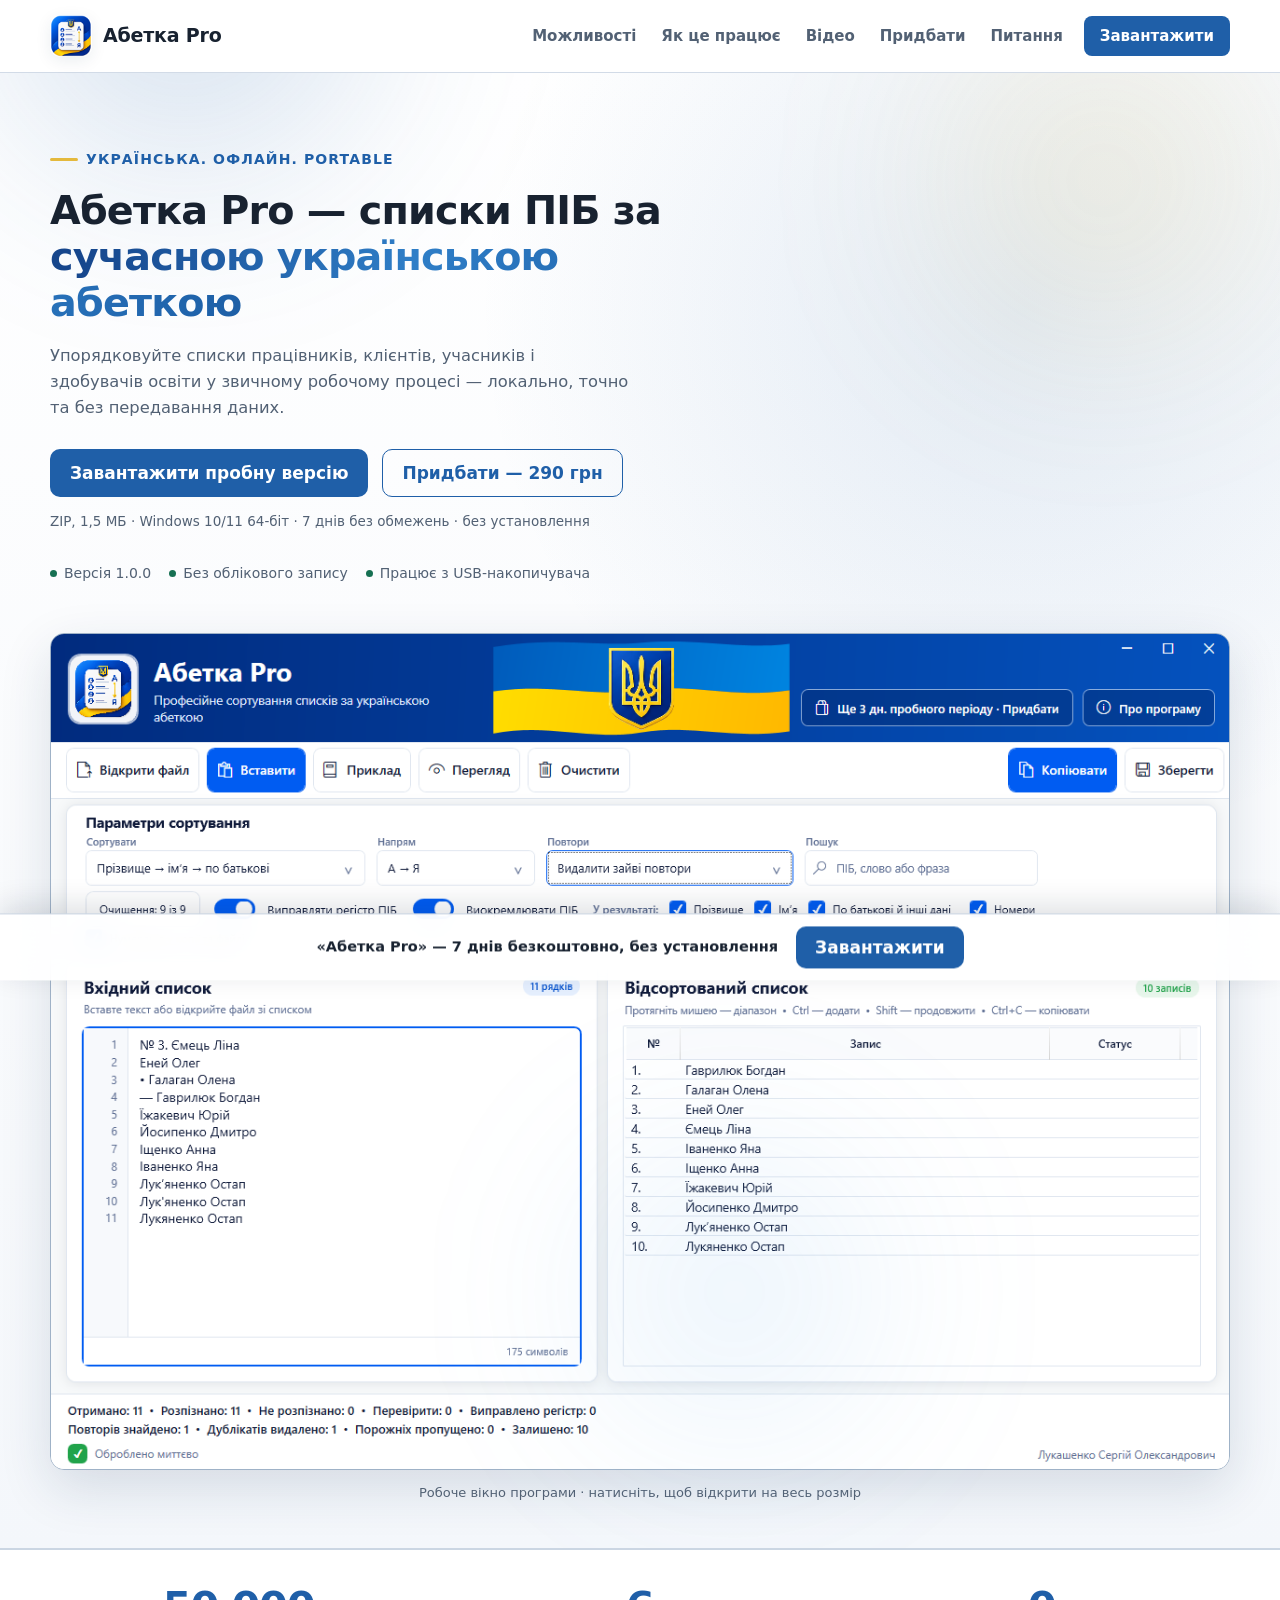
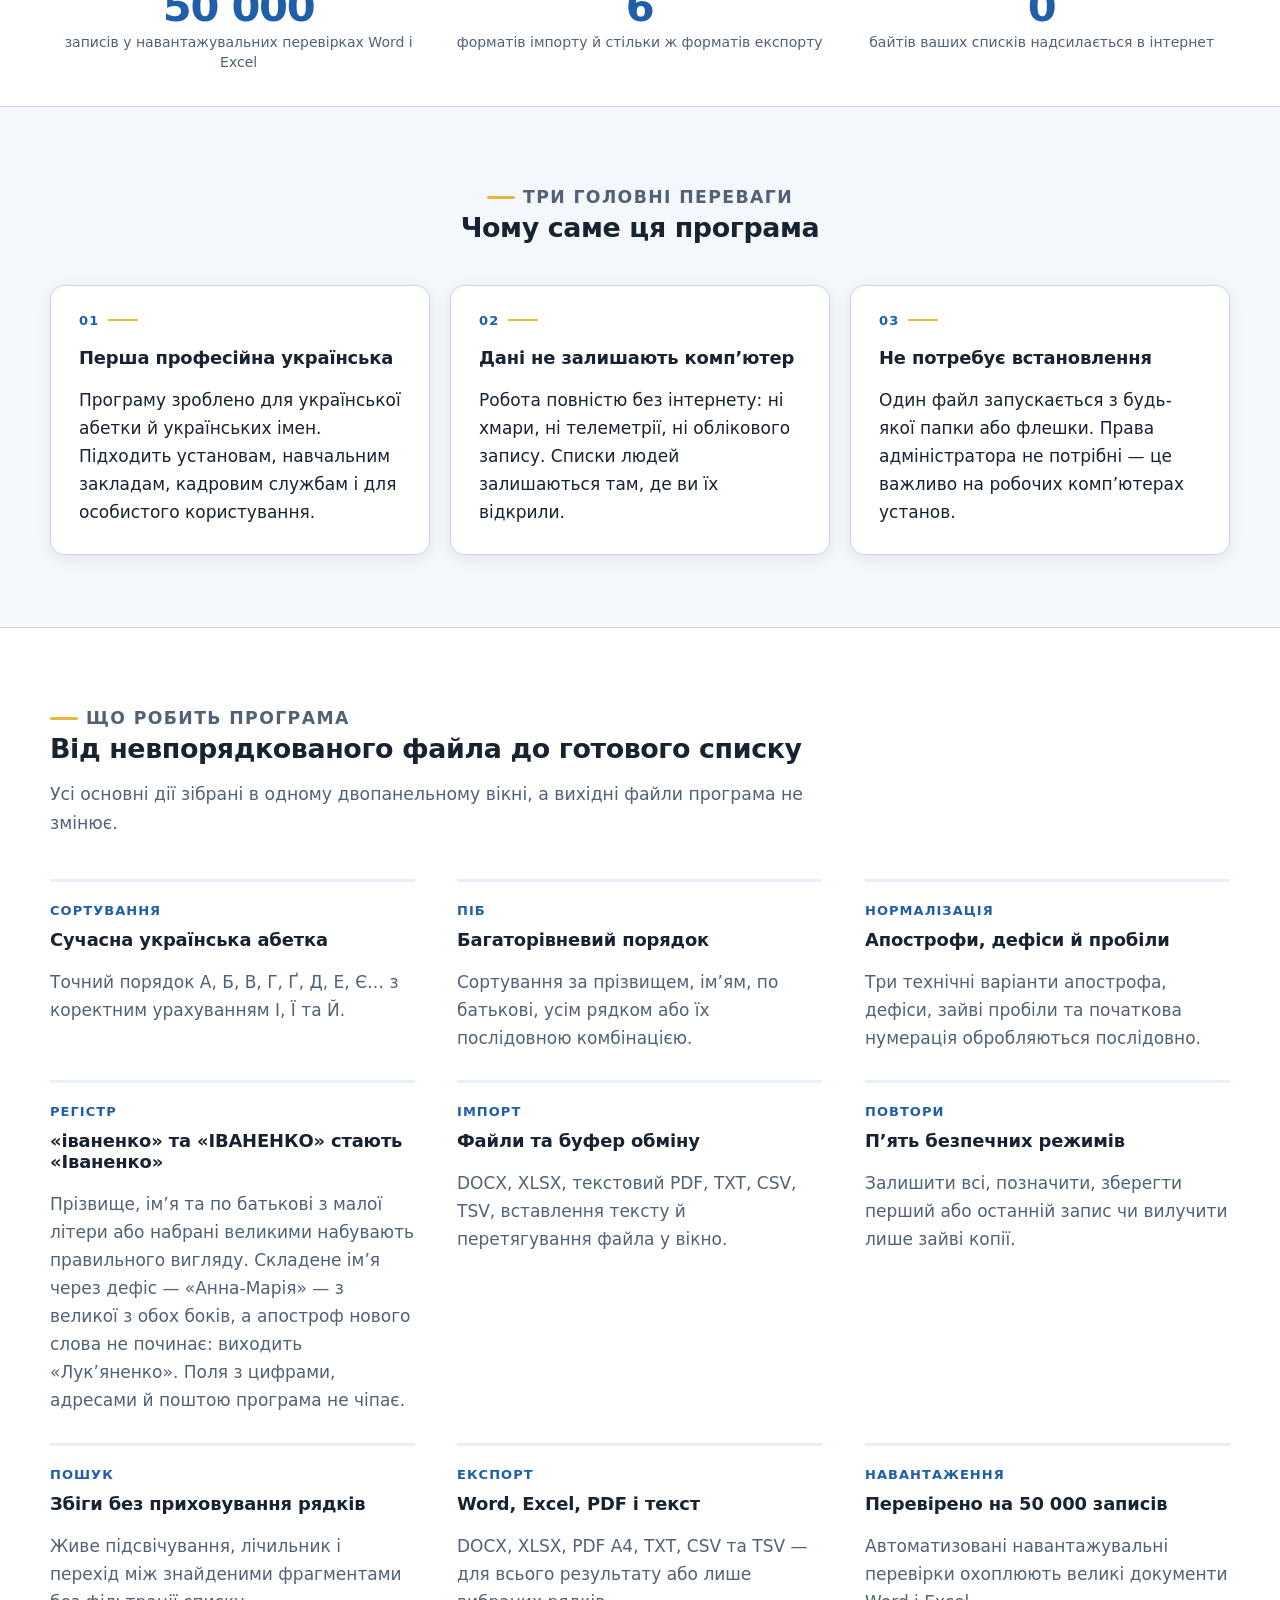
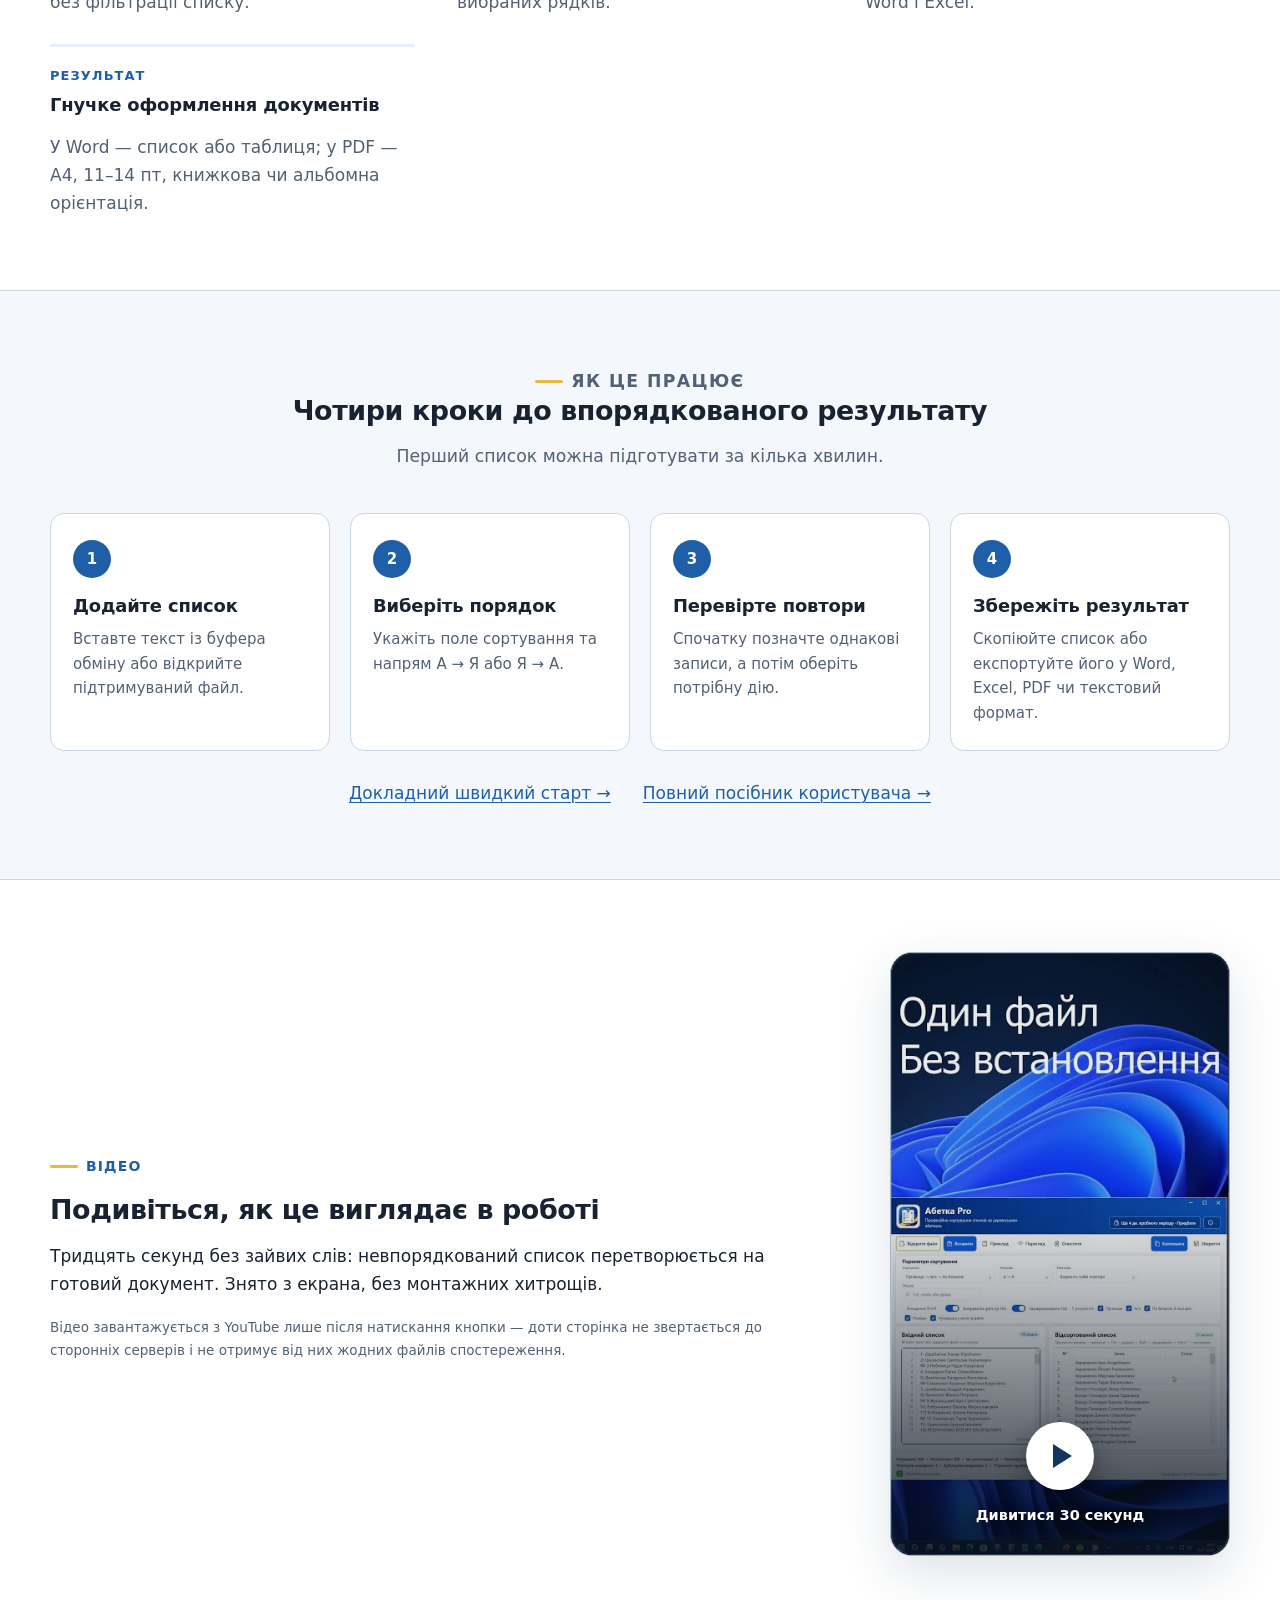
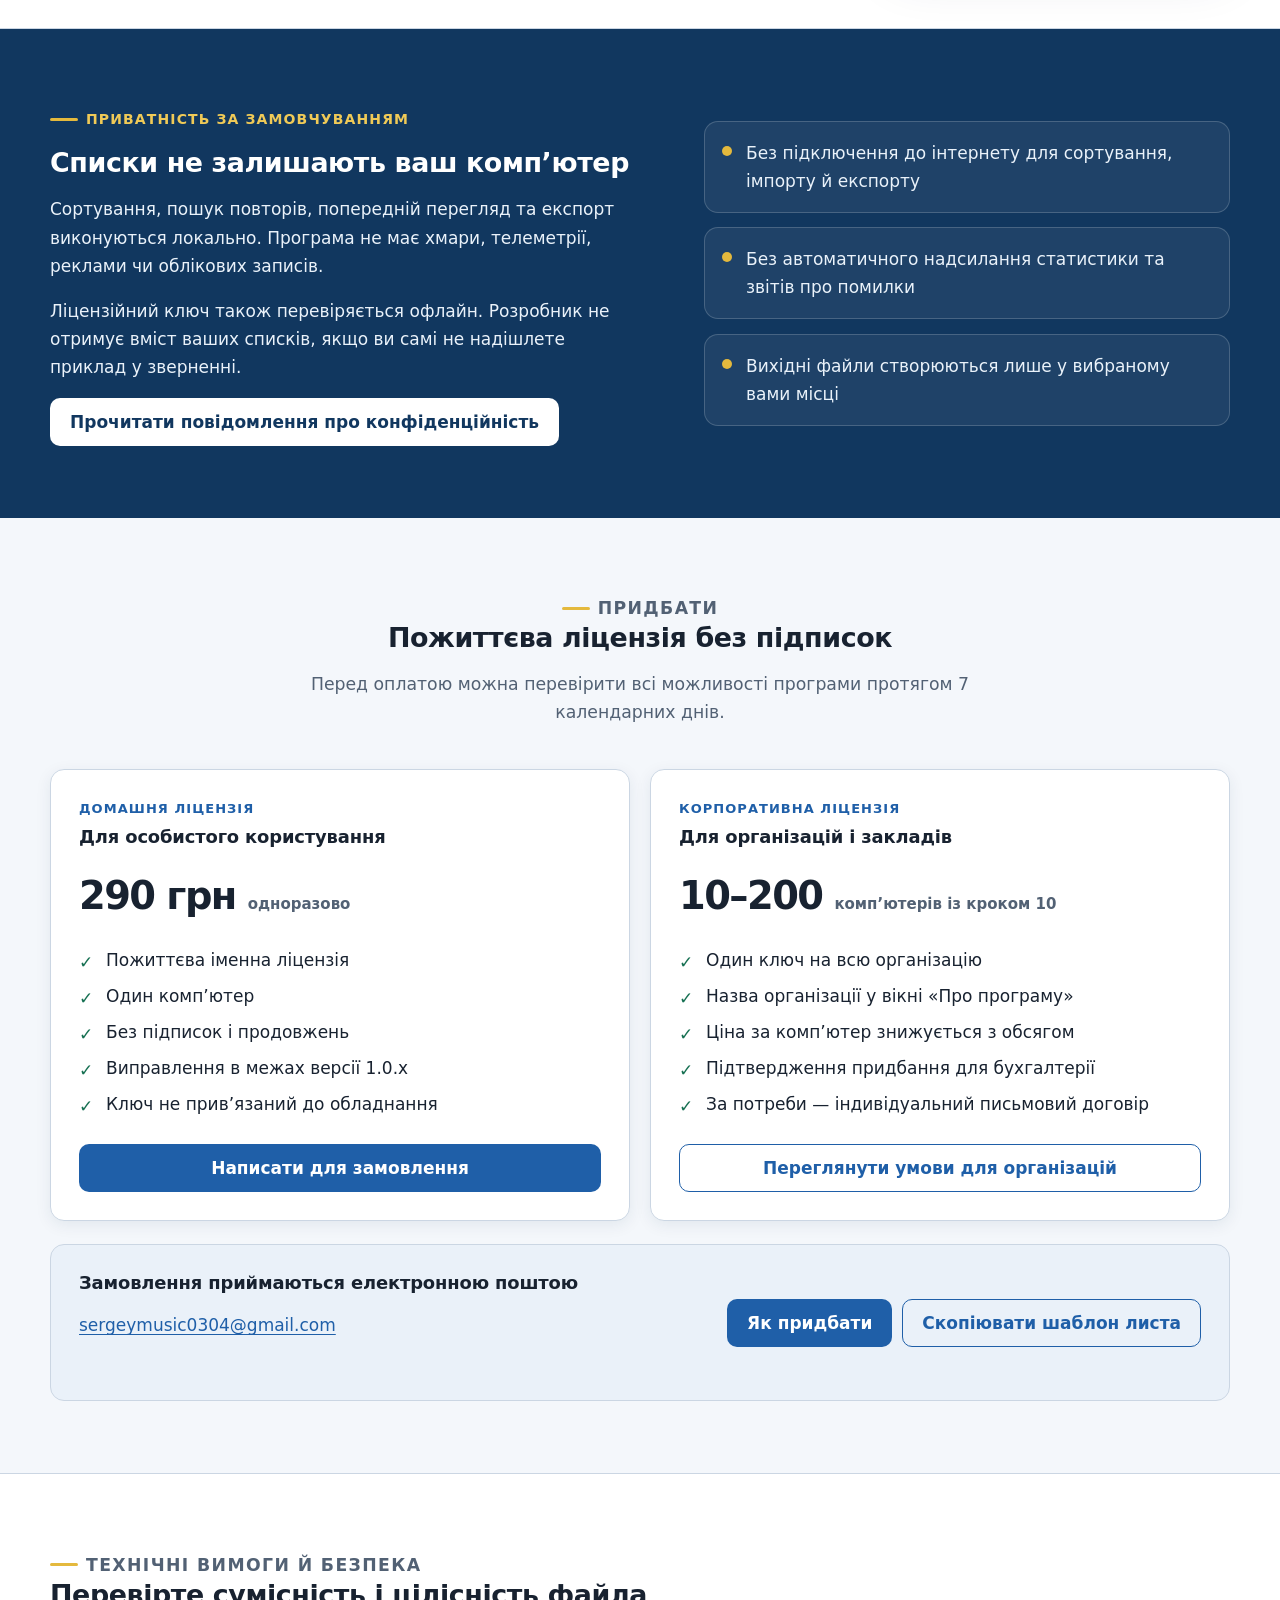
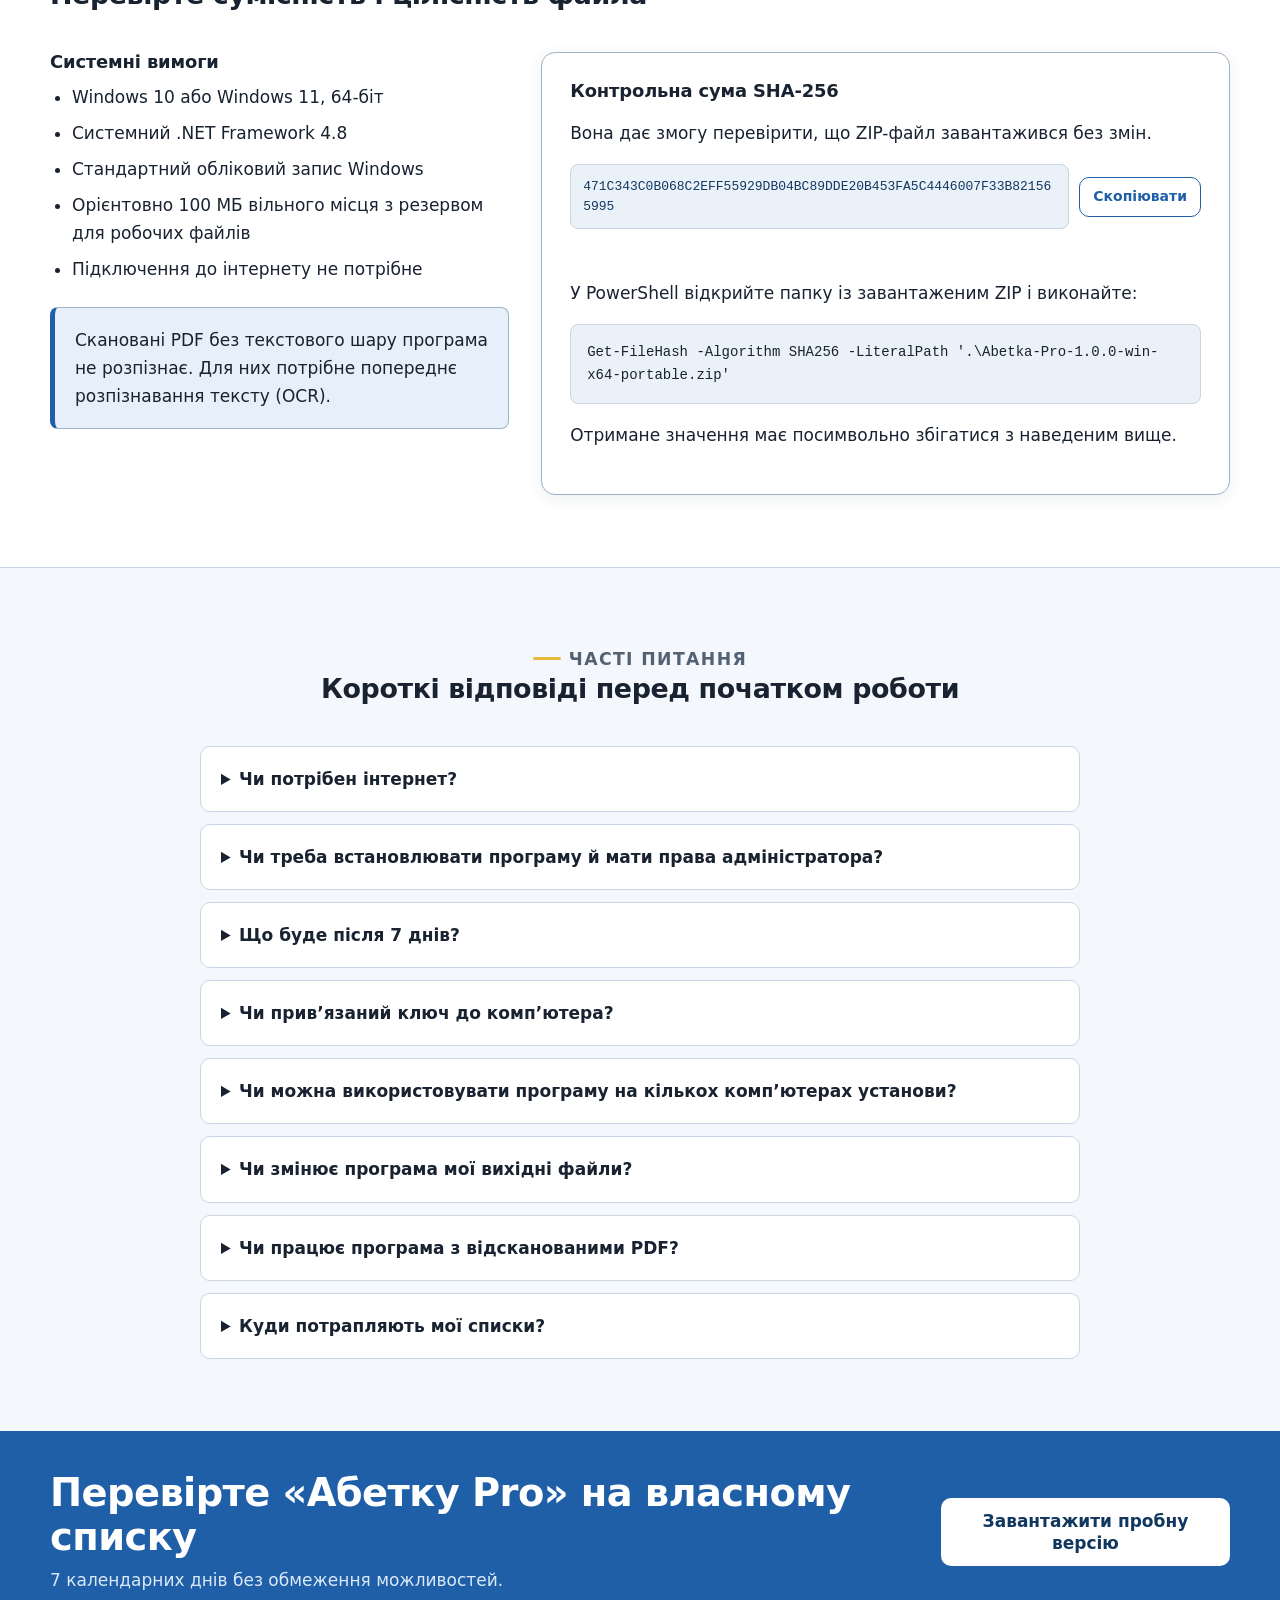
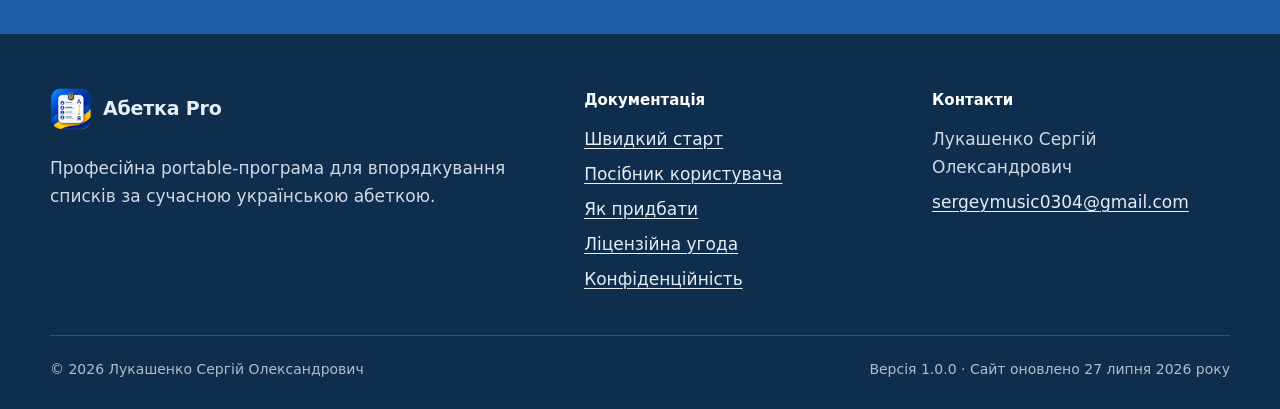
==== commit aebb8bc6: "Оформлення: справжній знімок програми, відео, сучасні ефекти - у шапці — справжній знімок робочого в" ====
--- a/index.html
+++ b/index.html
@@ -16,7 +16,7 @@
     <meta name="theme-color" content="#f4f7fb" media="(prefers-color-scheme: light)">
     <meta name="theme-color" content="#0d1722" media="(prefers-color-scheme: dark)">
     <meta name="author" content="Лукашенко Сергій Олександрович">
-    <link rel="stylesheet" href="css/styles.css">
+    <link rel="stylesheet" href="css/styles.css?v=2">
     <meta property="og:title" content="Абетка Pro — списки ПІБ за українською абеткою">
     <meta
       property="og:description"
@@ -76,6 +76,7 @@
         <nav class="site-nav" id="site-navigation" aria-label="Основна навігація" data-menu>
           <a href="#mozhlyvosti">Можливості</a>
           <a href="#yak-pratsiuie">Як це працює</a>
+          <a href="#video">Відео</a>
           <a href="#prydbaty">Придбати</a>
           <a href="#pytannia">Питання</a>
           <a
@@ -88,24 +89,28 @@
 
     <main id="main-content">
       <section class="hero" aria-labelledby="hero-title">
-        <div class="container hero-grid">
-          <div>
+        <div class="hero-aurora" aria-hidden="true"><span></span><span></span><span></span></div>
+        <div class="container">
+          <div class="hero-intro">
             <p class="eyebrow">Українська. Офлайн. Portable</p>
-            <h1 id="hero-title">Абетка Pro — списки ПІБ за сучасною українською абеткою</h1>
+            <h1 id="hero-title">
+              Абетка Pro — списки ПІБ за
+              <span class="gradient-text">сучасною українською абеткою</span>
+            </h1>
             <p class="hero-lead">
               Упорядковуйте списки працівників, клієнтів, учасників і здобувачів освіти
               у звичному робочому процесі — локально, точно та без передавання даних.
             </p>
             <div class="hero-actions">
-              <div class="primary-action">
-                <a
-                  class="button"
-                  href="https://github.com/Serhii0304/abetka-pro-site/releases/download/v1.0.0/Abetka-Pro-1.0.0-win-x64-portable.zip"
-                >Завантажити безкоштовну пробну версію</a>
-                <span class="download-note">ZIP, 1,5 МБ · Windows 10/11 64-біт · 7 днів без обмежень · без установлення</span>
-              </div>
-              <a class="button button-secondary" href="#prydbaty">Придбати ліцензію — 290 грн</a>
-            </div>
+              <a
+                class="button"
+                href="https://github.com/Serhii0304/abetka-pro-site/releases/download/v1.0.0/Abetka-Pro-1.0.0-win-x64-portable.zip"
+              >Завантажити пробну версію</a>
+              <a class="button button-secondary" href="#prydbaty">Придбати — 290 грн</a>
+            </div>
+            <p class="download-note">
+              ZIP, 1,5 МБ · Windows 10/11 64-біт · 7 днів без обмежень · без установлення
+            </p>
             <ul class="trust-line" aria-label="Коротко про програму">
               <li>Версія 1.0.0</li>
               <li>Без облікового запису</li>
@@ -113,58 +118,37 @@
             </ul>
           </div>
 
-          <div>
-            <div class="app-visual" role="img" aria-label="Схематичний вигляд двопанельного інтерфейсу Абетка Pro">
-              <div class="app-bar">
-                <div class="app-bar-brand">
-                  <img class="app-bar-logo" src="images/logo.png" width="21" height="21" alt="">
-                  <span>Абетка Pro</span>
-                </div>
-                <span class="app-bar-status">Пробний період: ще 7 дн.</span>
-              </div>
-              <div class="app-toolbar" aria-hidden="true">
-                <span class="app-tool">Відкрити файл</span>
-                <span class="app-tool">Вставити</span>
-                <span class="app-tool">Приклад</span>
-                <span class="app-tool">Перегляд</span>
-                <span class="app-tool">Очистити</span>
-                <span class="app-tool">Копіювати</span>
-                <span class="app-tool">Зберегти</span>
-              </div>
-              <div class="app-settings" aria-hidden="true">
-                <span class="app-select"></span>
-                <span class="app-select short"></span>
-                <span class="app-select"></span>
-                <span class="app-select short"></span>
-              </div>
-              <div class="app-panels">
-                <div class="app-panel">
-                  <div class="app-panel-title">Вхідний список</div>
-                  <ol class="app-lines">
-                    <li>Яценко Марія Іванівна</li>
-                    <li>Ґалаґан Олег Петрович</li>
-                    <li>Іваненко Анна Андріївна</li>
-                    <li>Ємець Богдан Сергійович</li>
-                    <li>Ґалаґан Олег Петрович</li>
-                  </ol>
-                </div>
-                <div class="app-panel">
-                  <div class="app-panel-title">Відсортований список</div>
-                  <ol class="app-lines output">
-                    <li class="duplicate">Ґалаґан Олег Петрович</li>
-                    <li class="duplicate">Ґалаґан Олег Петрович</li>
-                    <li>Ємець Богдан Сергійович</li>
-                    <li>Іваненко Анна Андріївна</li>
-                    <li>Яценко Марія Іванівна</li>
-                  </ol>
-                </div>
-              </div>
-              <div class="app-footer" aria-hidden="true">
-                <span>Записів: 5 · Унікальних: 4</span>
-                <span>Повторів знайдено: 2</span>
-              </div>
-            </div>
-            <p class="visual-caption">Схематичний вигляд робочого вікна</p>
+          <figure class="hero-figure">
+            <a class="hero-shot" href="images/screenshots/01-golovne-vikno.png">
+              <img
+                src="images/screenshots/01-golovne-vikno.png"
+                width="1263"
+                height="896"
+                alt="Робоче вікно «Абетка Pro»: ліворуч вхідний список із нумерацією, маркерами й різними варіантами апострофа, праворуч той самий список, упорядкований за українською абеткою, з вилученими повторами"
+              >
+            </a>
+            <figcaption class="visual-caption">
+              Робоче вікно програми · натисніть, щоб відкрити на весь розмір
+            </figcaption>
+          </figure>
+        </div>
+      </section>
+
+      <section class="stats-band" aria-label="Коротко в цифрах">
+        <div class="container">
+          <div class="stats-grid">
+            <div data-reveal>
+              <span class="stat-value" data-count-to="50000" data-count-format="space">50 000</span>
+              <span class="stat-label">записів у навантажувальних перевірках Word і Excel</span>
+            </div>
+            <div data-reveal>
+              <span class="stat-value" data-count-to="6">6</span>
+              <span class="stat-label">форматів імпорту й стільки ж форматів експорту</span>
+            </div>
+            <div data-reveal>
+              <span class="stat-value" data-count-to="0">0</span>
+              <span class="stat-label">байтів ваших списків надсилається в інтернет</span>
+            </div>
           </div>
         </div>
       </section>
@@ -173,23 +157,32 @@
         <div class="container">
           <div class="section-heading centered">
             <p class="eyebrow">Три головні переваги</p>
-            <h2 id="theses-title">Створена для відповідальної роботи зі списками</h2>
+            <h2 id="theses-title">Чому саме ця програма</h2>
           </div>
           <div class="cards cards-three">
-            <article class="card thesis-card">
+            <article class="card thesis-card" data-reveal>
               <span class="thesis-number">01</span>
-              <h3>Професійна українська програма</h3>
-              <p>Перша професійна українська програма для впорядкування списків за сучасною абеткою.</p>
-            </article>
-            <article class="card thesis-card">
+              <h3>Перша професійна українська</h3>
+              <p>
+                Програму зроблено для української абетки й українських імен. Підходить
+                установам, навчальним закладам, кадровим службам і для особистого користування.
+              </p>
+            </article>
+            <article class="card thesis-card" data-reveal>
               <span class="thesis-number">02</span>
-              <h3>Дані залишаються у вас</h3>
-              <p>Працює повністю без інтернету — списки не залишають ваш комп’ютер.</p>
-            </article>
-            <article class="card thesis-card">
+              <h3>Дані не залишають комп’ютер</h3>
+              <p>
+                Робота повністю без інтернету: ні хмари, ні телеметрії, ні облікового запису.
+                Списки людей залишаються там, де ви їх відкрили.
+              </p>
+            </article>
+            <article class="card thesis-card" data-reveal>
               <span class="thesis-number">03</span>
-              <h3>Готова до запуску</h3>
-              <p>Не потребує встановлення й прав адміністратора та працює з USB-накопичувача.</p>
+              <h3>Не потребує встановлення</h3>
+              <p>
+                Один файл запускається з будь-якої папки або флешки. Права адміністратора
+                не потрібні — це важливо на робочих комп’ютерах установ.
+              </p>
             </article>
           </div>
         </div>
@@ -203,47 +196,57 @@
             <p>Усі основні дії зібрані в одному двопанельному вікні, а вихідні файли програма не змінює.</p>
           </div>
           <div class="feature-grid">
-            <article class="feature">
+            <article class="feature" data-reveal>
               <p class="feature-tag">Сортування</p>
               <h3>Сучасна українська абетка</h3>
               <p>Точний порядок А, Б, В, Г, Ґ, Д, Е, Є… з коректним урахуванням І, Ї та Й.</p>
             </article>
-            <article class="feature">
+            <article class="feature" data-reveal>
               <p class="feature-tag">ПІБ</p>
               <h3>Багаторівневий порядок</h3>
               <p>Сортування за прізвищем, ім’ям, по батькові, усім рядком або їх послідовною комбінацією.</p>
             </article>
-            <article class="feature">
+            <article class="feature" data-reveal>
               <p class="feature-tag">Нормалізація</p>
               <h3>Апострофи, дефіси й пробіли</h3>
               <p>Три технічні варіанти апострофа, дефіси, зайві пробіли та початкова нумерація обробляються послідовно.</p>
             </article>
-            <article class="feature">
+            <article class="feature" data-reveal>
+              <p class="feature-tag">Регістр</p>
+              <h3>«іваненко» та «ІВАНЕНКО» стають «Іваненко»</h3>
+              <p>
+                Прізвище, ім’я та по батькові з малої літери або набрані великими
+                набувають правильного вигляду. Складене ім’я через дефіс — «Анна-Марія» —
+                з великої з обох боків, а апостроф нового слова не починає: виходить
+                «Лук’яненко». Поля з цифрами, адресами й поштою програма не чіпає.
+              </p>
+            </article>
+            <article class="feature" data-reveal>
               <p class="feature-tag">Імпорт</p>
               <h3>Файли та буфер обміну</h3>
               <p>DOCX, XLSX, текстовий PDF, TXT, CSV, TSV, вставлення тексту й перетягування файла у вікно.</p>
             </article>
-            <article class="feature">
+            <article class="feature" data-reveal>
               <p class="feature-tag">Повтори</p>
               <h3>П’ять безпечних режимів</h3>
               <p>Залишити всі, позначити, зберегти перший або останній запис чи вилучити лише зайві копії.</p>
             </article>
-            <article class="feature">
+            <article class="feature" data-reveal>
               <p class="feature-tag">Пошук</p>
               <h3>Збіги без приховування рядків</h3>
               <p>Живе підсвічування, лічильник і перехід між знайденими фрагментами без фільтрації списку.</p>
             </article>
-            <article class="feature">
+            <article class="feature" data-reveal>
               <p class="feature-tag">Експорт</p>
               <h3>Word, Excel, PDF і текст</h3>
               <p>DOCX, XLSX, PDF A4, TXT, CSV та TSV — для всього результату або лише вибраних рядків.</p>
             </article>
-            <article class="feature">
+            <article class="feature" data-reveal>
               <p class="feature-tag">Навантаження</p>
               <h3>Перевірено на 50 000 записів</h3>
               <p>Автоматизовані навантажувальні перевірки охоплюють великі документи Word і Excel.</p>
             </article>
-            <article class="feature">
+            <article class="feature" data-reveal>
               <p class="feature-tag">Результат</p>
               <h3>Гнучке оформлення документів</h3>
               <p>У Word — список або таблиця; у PDF — A4, 11–14 пт, книжкова чи альбомна орієнтація.</p>
@@ -260,19 +263,19 @@
             <p>Перший список можна підготувати за кілька хвилин.</p>
           </div>
           <ol class="steps">
-            <li class="step">
+            <li class="step" data-reveal>
               <h3>Додайте список</h3>
               <p>Вставте текст із буфера обміну або відкрийте підтримуваний файл.</p>
             </li>
-            <li class="step">
+            <li class="step" data-reveal>
               <h3>Виберіть порядок</h3>
               <p>Укажіть поле сортування та напрям А → Я або Я → А.</p>
             </li>
-            <li class="step">
+            <li class="step" data-reveal>
               <h3>Перевірте повтори</h3>
               <p>Спочатку позначте однакові записи, а потім оберіть потрібну дію.</p>
             </li>
-            <li class="step">
+            <li class="step" data-reveal>
               <h3>Збережіть результат</h3>
               <p>Скопіюйте список або експортуйте його у Word, Excel, PDF чи текстовий формат.</p>
             </li>
@@ -284,32 +287,55 @@
         </div>
       </section>
 
+      <section class="section section-alt" id="video" aria-labelledby="video-title">
+        <div class="container video-layout">
+          <div data-reveal>
+            <p class="eyebrow">Відео</p>
+            <h2 id="video-title">Подивіться, як це виглядає в роботі</h2>
+            <p>
+              Тридцять секунд без зайвих слів: невпорядкований список перетворюється
+              на готовий документ. Знято з екрана, без монтажних хитрощів.
+            </p>
+            <p class="video-note">
+              Відео завантажується з YouTube лише після натискання кнопки — доти сторінка
+              не звертається до сторонніх серверів і не отримує від них жодних файлів
+              спостереження.
+            </p>
+          </div>
+          <div data-reveal>
+            <div class="video-frame" id="video-frame" data-video-id="F944pUe8kNw">
+              <img
+                src="images/video-oblozhka.jpg"
+                width="405"
+                height="720"
+                alt="Кадр із відео: вікно «Абетка Pro» з написом «Один файл. Без встановлення»"
+                loading="lazy"
+              >
+              <button class="video-play" type="button" data-video-play aria-label="Відтворити відео про «Абетка Pro» (30 секунд)">
+                <span class="video-play-caption">Дивитися 30 секунд</span>
+                <span class="video-play-circle" aria-hidden="true"></span>
+              </button>
+            </div>
+          </div>
+        </div>
+      </section>
+
       <!-- ГАЛЕРЕЯ ЗНІМКІВ ЕКРАНА ПОКИ ПРИХОВАНА.
            Причина: у папці images/screenshots лежать графічні заготовки, а не реальні
            кадри програми. Показувати їх відвідувачам не варто.
 
-           ЩОБ УВІМКНУТИ РОЗДІЛ: покладіть п'ять справжніх знімків у images/screenshots
+           ЩОБ УВІМКНУТИ РОЗДІЛ: покладіть чотири знімки 02–05 у images/screenshots
            з тими самими назвами (див. images/screenshots/README.md) і приберіть
-           слово hidden у рядку нижче. Більше нічого змінювати не потрібно. -->
+           слово hidden у рядку нижче. Більше нічого змінювати не потрібно.
+           Знімок 01 уже справжній — він показаний у шапці сторінки. -->
       <section class="section section-alt" id="znimky" aria-labelledby="screenshots-title" hidden>
         <div class="container">
           <div class="section-heading">
             <p class="eyebrow">Знімки екрана</p>
             <h2 id="screenshots-title">Робочий процес без зайвих кроків</h2>
-            <p>Після підготовки фінальних знімків ці заготовки буде замінено реальними кадрами програми.</p>
+            <p>Головне вікно показано вище, у шапці сторінки. Тут — окремі етапи роботи.</p>
           </div>
           <div class="screenshot-grid">
-            <figure class="screenshot-card">
-              <div class="screenshot-frame">
-                <img
-                  class="screenshot-image"
-                  src="images/screenshots/01-golovne-vikno.png"
-                  alt="Головне двопанельне вікно Абетка Pro з готовим відсортованим списком"
-                  loading="lazy"
-                >
-              </div>
-              <figcaption>Головне вікно: вихідний і впорядкований списки поруч</figcaption>
-            </figure>
             <figure class="screenshot-card">
               <div class="screenshot-frame">
                 <img
@@ -374,9 +400,9 @@
             <a class="button button-light" href="konfidencijnist.html">Прочитати повідомлення про конфіденційність</a>
           </div>
           <div class="privacy-points">
-            <div class="privacy-point"><p>Без підключення до інтернету для сортування, імпорту й експорту</p></div>
-            <div class="privacy-point"><p>Без автоматичного надсилання статистики та звітів про помилки</p></div>
-            <div class="privacy-point"><p>Вихідні файли створюються лише у вибраному вами місці</p></div>
+            <div class="privacy-point" data-reveal><p>Без підключення до інтернету для сортування, імпорту й експорту</p></div>
+            <div class="privacy-point" data-reveal><p>Без автоматичного надсилання статистики та звітів про помилки</p></div>
+            <div class="privacy-point" data-reveal><p>Вихідні файли створюються лише у вибраному вами місці</p></div>
           </div>
         </div>
       </section>
@@ -389,7 +415,7 @@
             <p>Перед оплатою можна перевірити всі можливості програми протягом 7 календарних днів.</p>
           </div>
           <div class="cards cards-two">
-            <article class="card price-card">
+            <article class="card price-card" data-reveal>
               <p class="price-label">Домашня ліцензія</p>
               <h3>Для особистого користування</h3>
               <p class="price">290 грн <small>одноразово</small></p>
@@ -405,7 +431,7 @@
                 href="mailto:sergeymusic0304@gmail.com?subject=%D0%97%D0%B0%D0%BC%D0%BE%D0%B2%D0%BB%D0%B5%D0%BD%D0%BD%D1%8F%20%C2%AB%D0%90%D0%B1%D0%B5%D1%82%D0%BA%D0%B0%20Pro%C2%BB&amp;body=%D0%94%D0%BE%D0%B1%D1%80%D0%B8%D0%B9%20%D0%B4%D0%B5%D0%BD%D1%8C%21%0A%0A%D0%A5%D0%BE%D1%87%D1%83%20%D0%BF%D1%80%D0%B8%D0%B4%D0%B1%D0%B0%D1%82%D0%B8%20%D0%BF%D1%80%D0%BE%D0%B3%D1%80%D0%B0%D0%BC%D1%83%20%C2%AB%D0%90%D0%B1%D0%B5%D1%82%D0%BA%D0%B0%20Pro%C2%BB%20%28%D0%BF%D0%BE%D0%B6%D0%B8%D1%82%D1%82%D1%94%D0%B2%D0%B0%20%D0%BB%D1%96%D1%86%D0%B5%D0%BD%D0%B7%D1%96%D1%8F%20%E2%80%94%20290%20%D0%B3%D1%80%D0%BD%29.%0A%0A1.%20%D0%9F%D0%86%D0%91%20%D0%B0%D0%B1%D0%BE%20%D0%BD%D0%B0%D0%B7%D0%B2%D0%B0%20%D0%BE%D1%80%D0%B3%D0%B0%D0%BD%D1%96%D0%B7%D0%B0%D1%86%D1%96%D1%97%20%28%D0%B1%D1%83%D0%B4%D0%B5%20%D0%B2%D0%BF%D0%B8%D1%81%D0%B0%D0%BD%D0%BE%20%D0%B2%20%D1%96%D0%BC%D0%B5%D0%BD%D0%BD%D1%83%20%D0%BB%D1%96%D1%86%D0%B5%D0%BD%D0%B7%D1%96%D1%8E%29%3A%20%E2%80%A6%0A2.%20%D0%9A%D1%96%D0%BB%D1%8C%D0%BA%D1%96%D1%81%D1%82%D1%8C%20%D0%BF%D1%80%D0%B8%D1%81%D1%82%D1%80%D0%BE%D1%97%D0%B2%20%28%D0%BA%D0%BE%D0%BC%D0%BF%E2%80%99%D1%8E%D1%82%D0%B5%D1%80%D1%96%D0%B2%29%3A%20%E2%80%A6%0A3.%20%D0%9F%D1%80%D0%B8%D0%B7%D0%BD%D0%B0%D1%87%D0%B5%D0%BD%D0%BD%D1%8F%20%28%D0%BE%D1%81%D0%BE%D0%B1%D0%B8%D1%81%D1%82%D0%B5%20%2F%20%D0%BA%D0%BE%D0%BC%D0%BF%D0%B0%D0%BD%D1%96%D1%8F%20%D1%87%D0%B8%20%D1%83%D1%81%D1%82%D0%B0%D0%BD%D0%BE%D0%B2%D0%B0%20%2F%20%D0%BD%D0%B0%D0%B2%D1%87%D0%B0%D0%BB%D1%8C%D0%BD%D0%B8%D0%B9%20%D0%B7%D0%B0%D0%BA%D0%BB%D0%B0%D0%B4%29%3A%20%E2%80%A6%0A4.%20%D0%97%D1%80%D1%83%D1%87%D0%BD%D0%B8%D0%B9%20%D1%81%D0%BF%D0%BE%D1%81%D1%96%D0%B1%20%D0%BE%D0%BF%D0%BB%D0%B0%D1%82%D0%B8%20%28%D0%BF%D0%B5%D1%80%D0%B5%D0%BA%D0%B0%D0%B7%20%D0%BD%D0%B0%20%D0%BA%D0%B0%D1%80%D1%82%D0%BA%D1%83%20%2F%20IBAN%20%2F%20%D1%96%D0%BD%D1%88%D0%B5%29%3A%20%E2%80%A6%0A5.%20%D0%9A%D0%BE%D0%BD%D1%82%D0%B0%D0%BA%D1%82%20%D0%B4%D0%BB%D1%8F%20%D0%B7%D0%B2%E2%80%99%D1%8F%D0%B7%D0%BA%D1%83%20%28%D1%8F%D0%BA%D1%89%D0%BE%20%D0%BD%D0%B5%20%D1%86%D1%8F%20%D0%BF%D0%BE%D1%88%D1%82%D0%B0%29%3A%20%E2%80%A6%0A%0A%D0%94%D1%8F%D0%BA%D1%83%D1%8E%21"
               >Написати для замовлення</a>
             </article>
-            <article class="card price-card">
+            <article class="card price-card" data-reveal>
               <p class="price-label">Корпоративна ліцензія</p>
               <h3>Для організацій і закладів</h3>
               <p class="price">10–200 <small>комп’ютерів із кроком 10</small></p>
@@ -589,6 +615,14 @@
       </div>
     </footer>
 
-    <script src="js/main.js"></script>
+    <div class="sticky-cta" data-sticky-cta hidden>
+      <p>«Абетка Pro» — 7 днів безкоштовно, без установлення</p>
+      <a
+        class="button"
+        href="https://github.com/Serhii0304/abetka-pro-site/releases/download/v1.0.0/Abetka-Pro-1.0.0-win-x64-portable.zip"
+      >Завантажити</a>
+    </div>
+
+    <script src="js/main.js?v=2"></script>
   </body>
 </html>
--- a/css/styles.css
+++ b/css/styles.css
@@ -237,31 +237,21 @@
 
 .hero {
   position: relative;
-  padding: 76px 0 72px;
+  padding: 68px 0 44px;
   border-bottom: 1px solid var(--border);
   background:
     radial-gradient(circle at 80% 16%, rgba(31, 95, 168, 0.12), transparent 34%),
     linear-gradient(180deg, var(--surface), var(--page));
 }
 
-.hero::after {
-  position: absolute;
-  right: -160px;
-  bottom: -210px;
-  width: 440px;
-  height: 440px;
-  border: 1px solid rgba(31, 95, 168, 0.15);
-  border-radius: 50%;
-  content: "";
-}
-
-.hero-grid {
+.hero-intro {
   position: relative;
   z-index: 1;
-  display: grid;
-  grid-template-columns: minmax(0, 1fr) minmax(420px, 0.86fr);
-  align-items: center;
-  gap: 64px;
+  max-width: 720px;
+}
+
+.hero-figure {
+  margin: 48px 0 0;
 }
 
 .eyebrow {
@@ -293,33 +283,33 @@
 }
 
 h1 {
-  max-width: 16ch;
-  margin-bottom: 22px;
-  font-size: clamp(2.55rem, 5.4vw, 4.8rem);
-  font-weight: 820;
-  letter-spacing: -0.045em;
+  max-width: 24ch;
+  margin-bottom: 18px;
+  font-size: clamp(1.95rem, 3.1vw, 2.7rem);
+  font-weight: 720;
+  letter-spacing: -0.02em;
 }
 
 h2 {
-  margin-bottom: 18px;
-  font-size: clamp(2rem, 3.6vw, 3.1rem);
-  font-weight: 790;
-  letter-spacing: -0.03em;
+  margin-bottom: 16px;
+  font-size: clamp(1.45rem, 2.1vw, 1.9rem);
+  font-weight: 700;
+  letter-spacing: -0.015em;
 }
 
 h3 {
   margin-bottom: 10px;
-  font-size: 1.25rem;
-  font-weight: 760;
-  letter-spacing: -0.012em;
+  font-size: 1.12rem;
+  font-weight: 680;
+  letter-spacing: -0.008em;
 }
 
 .hero-lead {
-  max-width: 59ch;
+  max-width: 56ch;
   margin: 0 0 28px;
   color: var(--muted);
-  font-size: clamp(1.08rem, 1.8vw, 1.25rem);
-  line-height: 1.62;
+  font-size: clamp(1.02rem, 1.2vw, 1.12rem);
+  line-height: 1.6;
 }
 
 .hero-actions {
@@ -329,15 +319,11 @@
   flex-wrap: wrap;
 }
 
-.primary-action {
-  display: grid;
-  gap: 7px;
-}
-
 .download-note {
+  margin: 14px 0 0;
   color: var(--muted);
-  font-size: 13px;
-  line-height: 1.4;
+  font-size: 13.5px;
+  line-height: 1.5;
 }
 
 .button {
@@ -425,153 +411,27 @@
   content: "";
 }
 
-.app-visual {
-  position: relative;
-  padding: 14px;
+/* Справжній знімок робочого вікна програми в шапці головної сторінки. */
+.hero-shot {
+  display: block;
+  overflow: hidden;
   border: 1px solid var(--border-strong);
   border-radius: var(--radius);
-  background: #f7fafd;
+  background: var(--surface);
   box-shadow: var(--shadow-lg);
-  color: #182230;
-}
-
-.app-visual::before {
-  position: absolute;
-  z-index: -1;
-  top: -16px;
-  right: -16px;
-  width: 86px;
-  height: 86px;
-  border-top: 8px solid var(--blue);
-  border-right: 8px solid var(--yellow);
-  border-radius: 0 var(--radius) 0 0;
-  content: "";
-}
-
-.app-bar {
-  display: flex;
-  min-height: 38px;
-  align-items: center;
-  justify-content: space-between;
-  padding: 7px 10px;
-  border-radius: 8px 8px 4px 4px;
-  background: var(--blue-deep);
-  color: #ffffff;
-  font-size: 12px;
-  font-weight: 700;
-}
-
-.app-bar-brand {
-  display: flex;
-  align-items: center;
-  gap: 7px;
-}
-
-.app-bar-logo {
-  width: 21px;
-  height: 21px;
-  border-radius: 5px;
-}
-
-.app-bar-status {
-  padding: 3px 7px;
-  border-radius: 5px;
-  background: #f1c94e;
-  color: #172033;
-}
-
-.app-toolbar {
-  display: flex;
-  gap: 5px;
-  padding: 9px 4px 7px;
-}
-
-.app-tool {
-  height: 23px;
-  padding: 4px 7px;
-  border: 1px solid #cad7e5;
-  border-radius: 4px;
-  background: #ffffff;
-  color: #47566a;
-  font-size: 8px;
-  line-height: 1;
-}
-
-.app-settings {
-  display: flex;
-  min-height: 34px;
-  align-items: center;
-  gap: 6px;
-  padding: 6px 8px;
-  border: 1px solid #d4deea;
-  border-radius: 5px;
-  background: #eef3f8;
-}
-
-.app-select {
-  height: 17px;
-  width: 28%;
-  border: 1px solid #b7c6d6;
-  border-radius: 3px;
-  background: #ffffff;
-}
-
-.app-select.short {
-  width: 17%;
-}
-
-.app-panels {
-  display: grid;
-  min-height: 270px;
-  margin-top: 8px;
-  grid-template-columns: 0.88fr 1.12fr;
-  gap: 7px;
-}
-
-.app-panel {
-  overflow: hidden;
-  border: 1px solid #c7d4e1;
-  border-radius: 5px;
-  background: #ffffff;
-}
-
-.app-panel-title {
-  padding: 7px 8px;
-  border-bottom: 1px solid #d5deea;
-  background: #f5f8fb;
-  color: #354256;
-  font-size: 9px;
-  font-weight: 700;
-}
-
-.app-lines {
-  margin: 0;
-  padding: 9px 9px 9px 25px;
-  font-family: "Segoe UI", system-ui, sans-serif;
-  font-size: 8.5px;
-  line-height: 2.25;
-}
-
-.app-lines li::marker {
-  color: #97a6b7;
-}
-
-.app-lines.output li {
-  padding-left: 4px;
-  border-bottom: 1px solid #edf1f5;
-}
-
-.app-lines .duplicate {
-  border-radius: 3px;
-  background: #fff1b8;
-}
-
-.app-footer {
-  display: flex;
-  justify-content: space-between;
-  padding: 7px 3px 0;
-  color: #536274;
-  font-size: 8px;
+  line-height: 0;
+  transition: border-color 160ms ease, transform 160ms ease;
+}
+
+.hero-shot img {
+  width: 100%;
+  height: auto;
+}
+
+.hero-shot:hover,
+.hero-shot:focus-visible {
+  border-color: var(--blue);
+  transform: translateY(-2px);
 }
 
 .visual-caption {
@@ -582,7 +442,7 @@
 }
 
 .section {
-  padding: 88px 0;
+  padding: 72px 0;
 }
 
 .section-alt {
@@ -1134,15 +994,15 @@
 }
 
 .inner-hero h1 {
-  max-width: 20ch;
-  font-size: clamp(2.35rem, 5vw, 4rem);
+  max-width: 26ch;
+  font-size: clamp(1.75rem, 2.6vw, 2.35rem);
 }
 
 .inner-hero p {
   max-width: 65ch;
   margin: 0;
   color: var(--muted);
-  font-size: 1.1rem;
+  font-size: 1.05rem;
 }
 
 .article-layout {
@@ -1291,18 +1151,13 @@
 .not-found-code {
   margin: 0;
   color: var(--blue);
-  font-size: clamp(5rem, 18vw, 11rem);
-  font-weight: 850;
-  line-height: 0.9;
-  letter-spacing: -0.08em;
+  font-size: clamp(3.5rem, 11vw, 5.5rem);
+  font-weight: 760;
+  line-height: 0.95;
+  letter-spacing: -0.04em;
 }
 
 @media (max-width: 1040px) {
-  .hero-grid {
-    grid-template-columns: minmax(0, 1fr) minmax(360px, 0.8fr);
-    gap: 38px;
-  }
-
   .feature-grid {
     grid-template-columns: repeat(2, minmax(0, 1fr));
   }
@@ -1367,18 +1222,17 @@
     padding-top: 54px;
   }
 
-  .hero-grid,
   .privacy-layout,
   .technical-grid {
     grid-template-columns: 1fr;
   }
 
-  .hero-grid {
-    gap: 46px;
+  .hero-figure {
+    margin-top: 36px;
   }
 
   h1 {
-    max-width: 15ch;
+    max-width: 20ch;
   }
 
   .cards-three {
@@ -1436,11 +1290,10 @@
   }
 
   h1 {
-    font-size: clamp(2.35rem, 12vw, 3.35rem);
-  }
-
-  .hero-actions,
-  .primary-action {
+    font-size: clamp(1.8rem, 7vw, 2.25rem);
+  }
+
+  .hero-actions {
     width: 100%;
   }
 
@@ -1611,3 +1464,364 @@
     animation-iteration-count: 1 !important;
   }
 }
+
+/* ==========================================================================
+   Динамічне оформлення
+   Усі ефекти нижче — доповнення. Без JavaScript і за ввімкненого режиму
+   зменшеної анімації сторінка лишається повністю читабельною.
+   ========================================================================== */
+
+/* --- Живе світло у шапці ------------------------------------------------ */
+
+.hero {
+  overflow: hidden;
+}
+
+.hero-aurora {
+  position: absolute;
+  z-index: 0;
+  inset: -30% -10% auto -10%;
+  height: 130%;
+  pointer-events: none;
+}
+
+.hero-aurora span {
+  position: absolute;
+  border-radius: 50%;
+  opacity: 0.5;
+  filter: blur(90px);
+  animation: aurora-drift 26s ease-in-out infinite alternate;
+}
+
+.hero-aurora span:nth-child(1) {
+  top: 4%;
+  left: 2%;
+  width: 44vw;
+  max-width: 620px;
+  aspect-ratio: 1;
+  background: radial-gradient(circle, rgba(31, 95, 168, 0.5), transparent 68%);
+}
+
+.hero-aurora span:nth-child(2) {
+  top: 16%;
+  right: 4%;
+  width: 38vw;
+  max-width: 540px;
+  aspect-ratio: 1;
+  background: radial-gradient(circle, rgba(228, 185, 61, 0.34), transparent 68%);
+  animation-delay: -9s;
+  animation-duration: 32s;
+}
+
+.hero-aurora span:nth-child(3) {
+  bottom: 2%;
+  left: 42%;
+  width: 34vw;
+  max-width: 480px;
+  aspect-ratio: 1;
+  background: radial-gradient(circle, rgba(93, 168, 233, 0.34), transparent 68%);
+  animation-delay: -17s;
+  animation-duration: 38s;
+}
+
+@keyframes aurora-drift {
+  from {
+    transform: translate3d(0, 0, 0) scale(1);
+  }
+  to {
+    transform: translate3d(4%, -6%, 0) scale(1.14);
+  }
+}
+
+@media (prefers-reduced-motion: reduce) {
+  .hero-aurora span {
+    animation: none;
+  }
+}
+
+/* --- Акцент у головному заголовку --------------------------------------- */
+
+/* Кольори градієнта підібрані так, щоб заголовок лишався контрастним:
+   на світлому тлі — лише темні відтінки, на темному — лише світлі. */
+.gradient-text {
+  background: linear-gradient(96deg, #16468c 4%, #2f7ec7 52%, #1d5fa6 100%);
+  -webkit-background-clip: text;
+  background-clip: text;
+  color: transparent;
+}
+
+@media (prefers-color-scheme: dark) {
+  .gradient-text {
+    background: linear-gradient(96deg, #7fbdf5 4%, #b9dcfb 52%, #f0ca57 104%);
+    -webkit-background-clip: text;
+    background-clip: text;
+  }
+}
+
+/* --- Поява блоків під час прокручування --------------------------------- */
+
+[data-reveal] {
+  opacity: 0;
+  transform: translateY(20px);
+  transition: opacity 620ms cubic-bezier(0.22, 0.68, 0.35, 1),
+    transform 620ms cubic-bezier(0.22, 0.68, 0.35, 1);
+  will-change: opacity, transform;
+}
+
+[data-reveal].is-visible {
+  opacity: 1;
+  transform: none;
+}
+
+[data-reveal].is-visible:nth-child(2) {
+  transition-delay: 90ms;
+}
+
+[data-reveal].is-visible:nth-child(3) {
+  transition-delay: 180ms;
+}
+
+[data-reveal].is-visible:nth-child(4) {
+  transition-delay: 270ms;
+}
+
+/* Без JavaScript або за зменшеної анімації вміст показуємо одразу. */
+html:not(.js-ready) [data-reveal] {
+  opacity: 1;
+  transform: none;
+}
+
+@media (prefers-reduced-motion: reduce) {
+  [data-reveal] {
+    opacity: 1;
+    transform: none;
+  }
+}
+
+/* --- Картки, що відгукуються на курсор ----------------------------------- */
+
+.card,
+.feature,
+.step,
+.price-card {
+  transition: transform 220ms ease, box-shadow 220ms ease, border-color 220ms ease;
+}
+
+.card:hover,
+.price-card:hover {
+  transform: translateY(-4px);
+  border-color: color-mix(in srgb, var(--blue) 45%, var(--border));
+  box-shadow: var(--shadow-lg);
+}
+
+.feature:hover h3 {
+  color: var(--blue);
+}
+
+/* --- Смуга з показниками ------------------------------------------------- */
+
+.stats-band {
+  padding: 34px 0;
+  border-block: 1px solid var(--border);
+  background: var(--surface);
+}
+
+.stats-grid {
+  display: grid;
+  grid-template-columns: repeat(3, minmax(0, 1fr));
+  gap: 24px;
+  text-align: center;
+}
+
+.stat-value {
+  display: block;
+  margin-bottom: 2px;
+  color: var(--blue);
+  font-size: clamp(1.9rem, 3.4vw, 2.6rem);
+  font-weight: 740;
+  letter-spacing: -0.03em;
+  line-height: 1.1;
+  font-variant-numeric: tabular-nums;
+}
+
+.stat-label {
+  display: block;
+  color: var(--muted);
+  font-size: 14px;
+  line-height: 1.45;
+}
+
+@media (max-width: 700px) {
+  .stats-grid {
+    grid-template-columns: 1fr;
+    gap: 20px;
+  }
+}
+
+/* --- Розділ із відео ----------------------------------------------------- */
+
+.video-layout {
+  display: grid;
+  align-items: center;
+  grid-template-columns: minmax(0, 1fr) minmax(280px, 340px);
+  gap: 56px;
+}
+
+.video-frame {
+  position: relative;
+  overflow: hidden;
+  width: 100%;
+  aspect-ratio: 9 / 16;
+  border: 1px solid var(--border-strong);
+  border-radius: 22px;
+  background: #0b1522;
+  box-shadow: var(--shadow-lg);
+}
+
+.video-frame::after {
+  position: absolute;
+  z-index: 3;
+  inset: 0;
+  border-radius: 22px;
+  box-shadow: inset 0 0 0 1px rgba(255, 255, 255, 0.14);
+  content: "";
+  pointer-events: none;
+}
+
+.video-frame iframe,
+.video-frame img {
+  position: absolute;
+  inset: 0;
+  width: 100%;
+  height: 100%;
+  border: 0;
+  object-fit: cover;
+}
+
+.video-play {
+  position: absolute;
+  z-index: 2;
+  inset: 0;
+  display: flex;
+  flex-direction: column;
+  align-items: center;
+  justify-content: flex-end;
+  gap: 14px;
+  padding: 0 18px 28px;
+  border: 0;
+  background: linear-gradient(180deg, rgba(6, 16, 28, 0.08) 40%, rgba(6, 16, 28, 0.88));
+  cursor: pointer;
+  transition: background 220ms ease;
+}
+
+.video-play:hover {
+  background: linear-gradient(180deg, rgba(6, 16, 28, 0.18) 34%, rgba(6, 16, 28, 0.93));
+}
+
+.video-play-circle {
+  display: grid;
+  width: 68px;
+  height: 68px;
+  align-content: center;
+  justify-content: center;
+  border-radius: 50%;
+  background: #ffffff;
+  box-shadow: 0 10px 30px rgba(0, 0, 0, 0.4);
+  color: var(--blue-deep);
+  transition: transform 220ms ease;
+}
+
+.video-play:hover .video-play-circle {
+  transform: scale(1.09);
+}
+
+.video-play-circle::before {
+  width: 0;
+  height: 0;
+  margin-left: 5px;
+  border-top: 12px solid transparent;
+  border-bottom: 12px solid transparent;
+  border-left: 19px solid currentColor;
+  content: "";
+}
+
+.video-play-caption {
+  order: 2;
+  color: #ffffff;
+  font-size: 14.5px;
+  font-weight: 650;
+  text-align: center;
+  text-shadow: 0 2px 12px rgba(0, 0, 0, 0.7);
+}
+
+.video-play-circle {
+  order: 1;
+}
+
+.video-note {
+  margin: 18px 0 0;
+  color: var(--muted);
+  font-size: 13.5px;
+}
+
+@media (max-width: 900px) {
+  .video-layout {
+    grid-template-columns: 1fr;
+    gap: 34px;
+    justify-items: center;
+  }
+
+  .video-frame {
+    max-width: 320px;
+  }
+}
+
+/* --- Плаваюча смуга із закликом ------------------------------------------ */
+
+.sticky-cta {
+  position: fixed;
+  z-index: 90;
+  right: 0;
+  bottom: 0;
+  left: 0;
+  display: flex;
+  align-items: center;
+  justify-content: center;
+  gap: 18px;
+  padding: 12px 20px;
+  border-top: 1px solid var(--border);
+  background: color-mix(in srgb, var(--surface) 92%, transparent);
+  backdrop-filter: blur(16px);
+  box-shadow: 0 -8px 30px rgba(12, 30, 52, 0.14);
+  transform: translateY(120%);
+  transition: transform 320ms cubic-bezier(0.22, 0.68, 0.35, 1);
+}
+
+.sticky-cta.is-visible {
+  transform: none;
+}
+
+.sticky-cta p {
+  margin: 0;
+  font-size: 14.5px;
+  font-weight: 620;
+}
+
+.sticky-cta .button {
+  min-height: 42px;
+  padding: 8px 18px;
+}
+
+@media (max-width: 640px) {
+  .sticky-cta p {
+    display: none;
+  }
+
+  .sticky-cta {
+    padding: 10px 16px;
+  }
+
+  .sticky-cta .button {
+    width: 100%;
+  }
+}
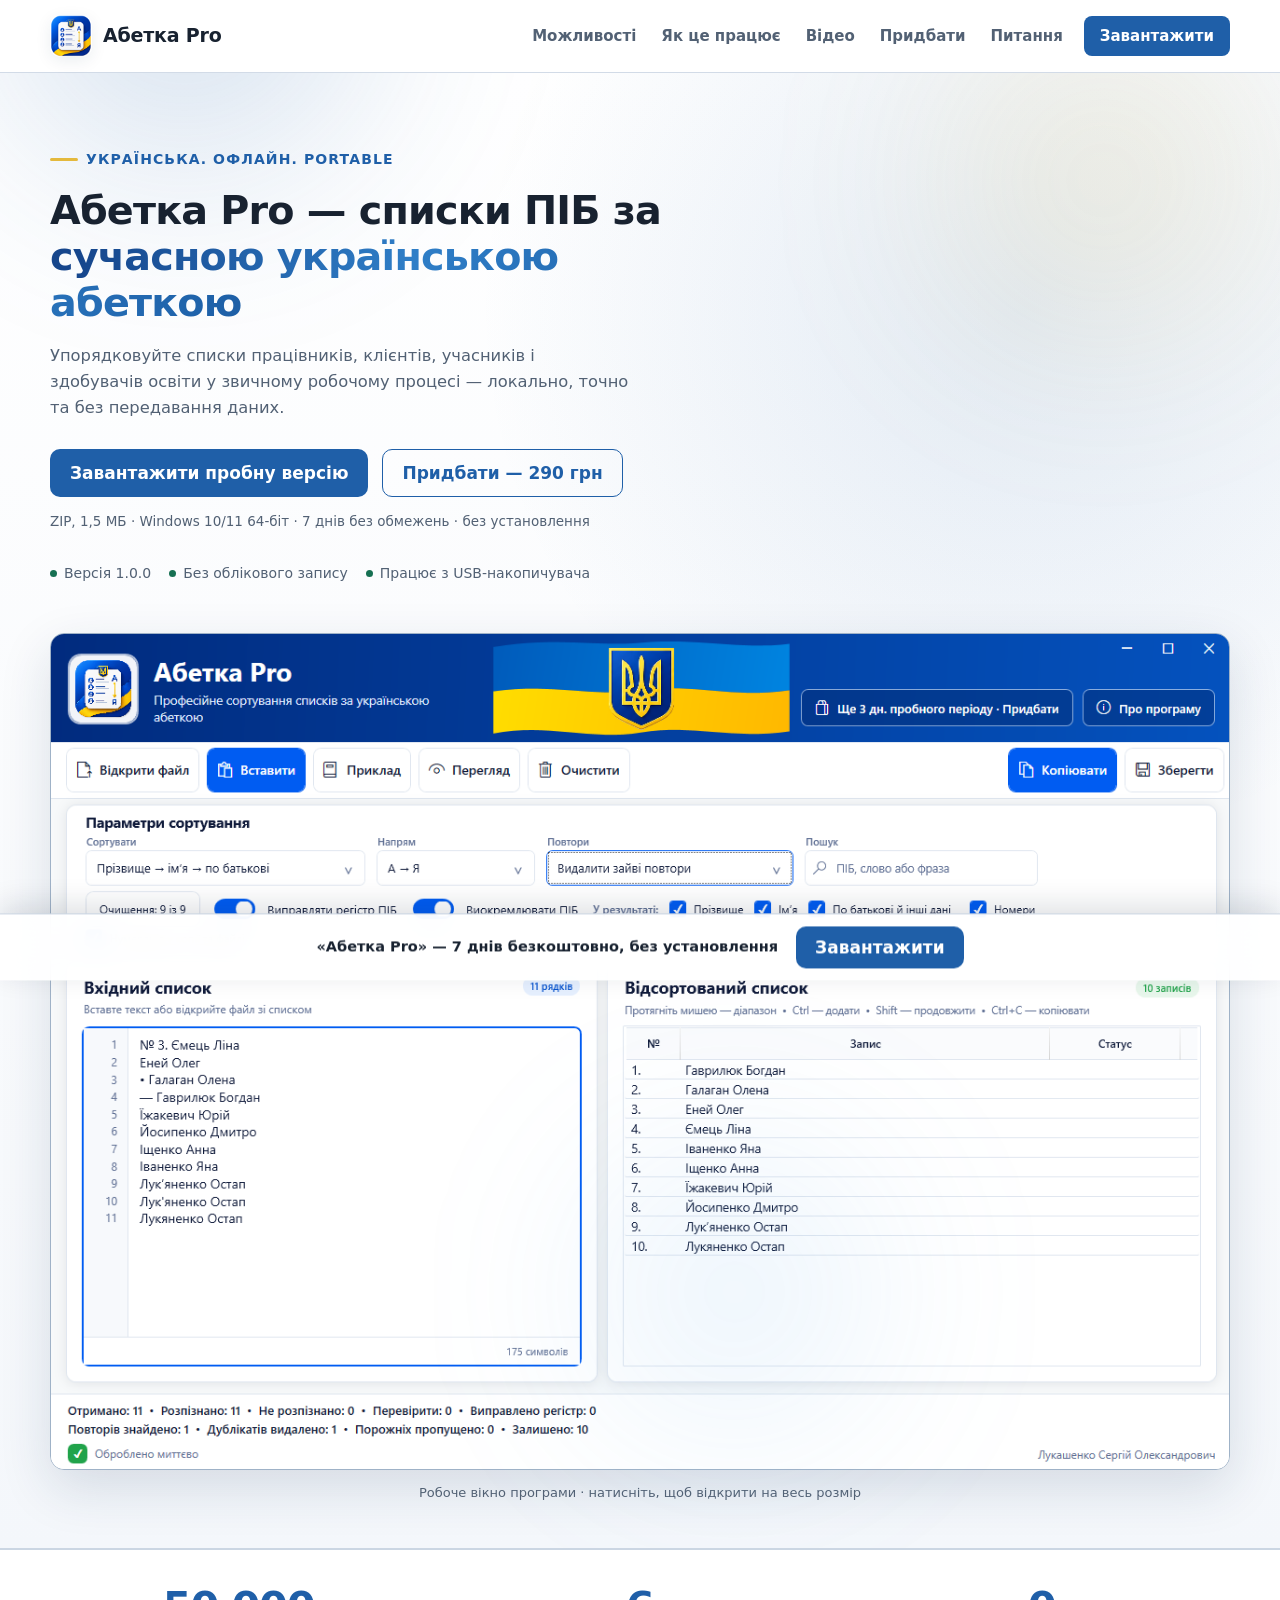
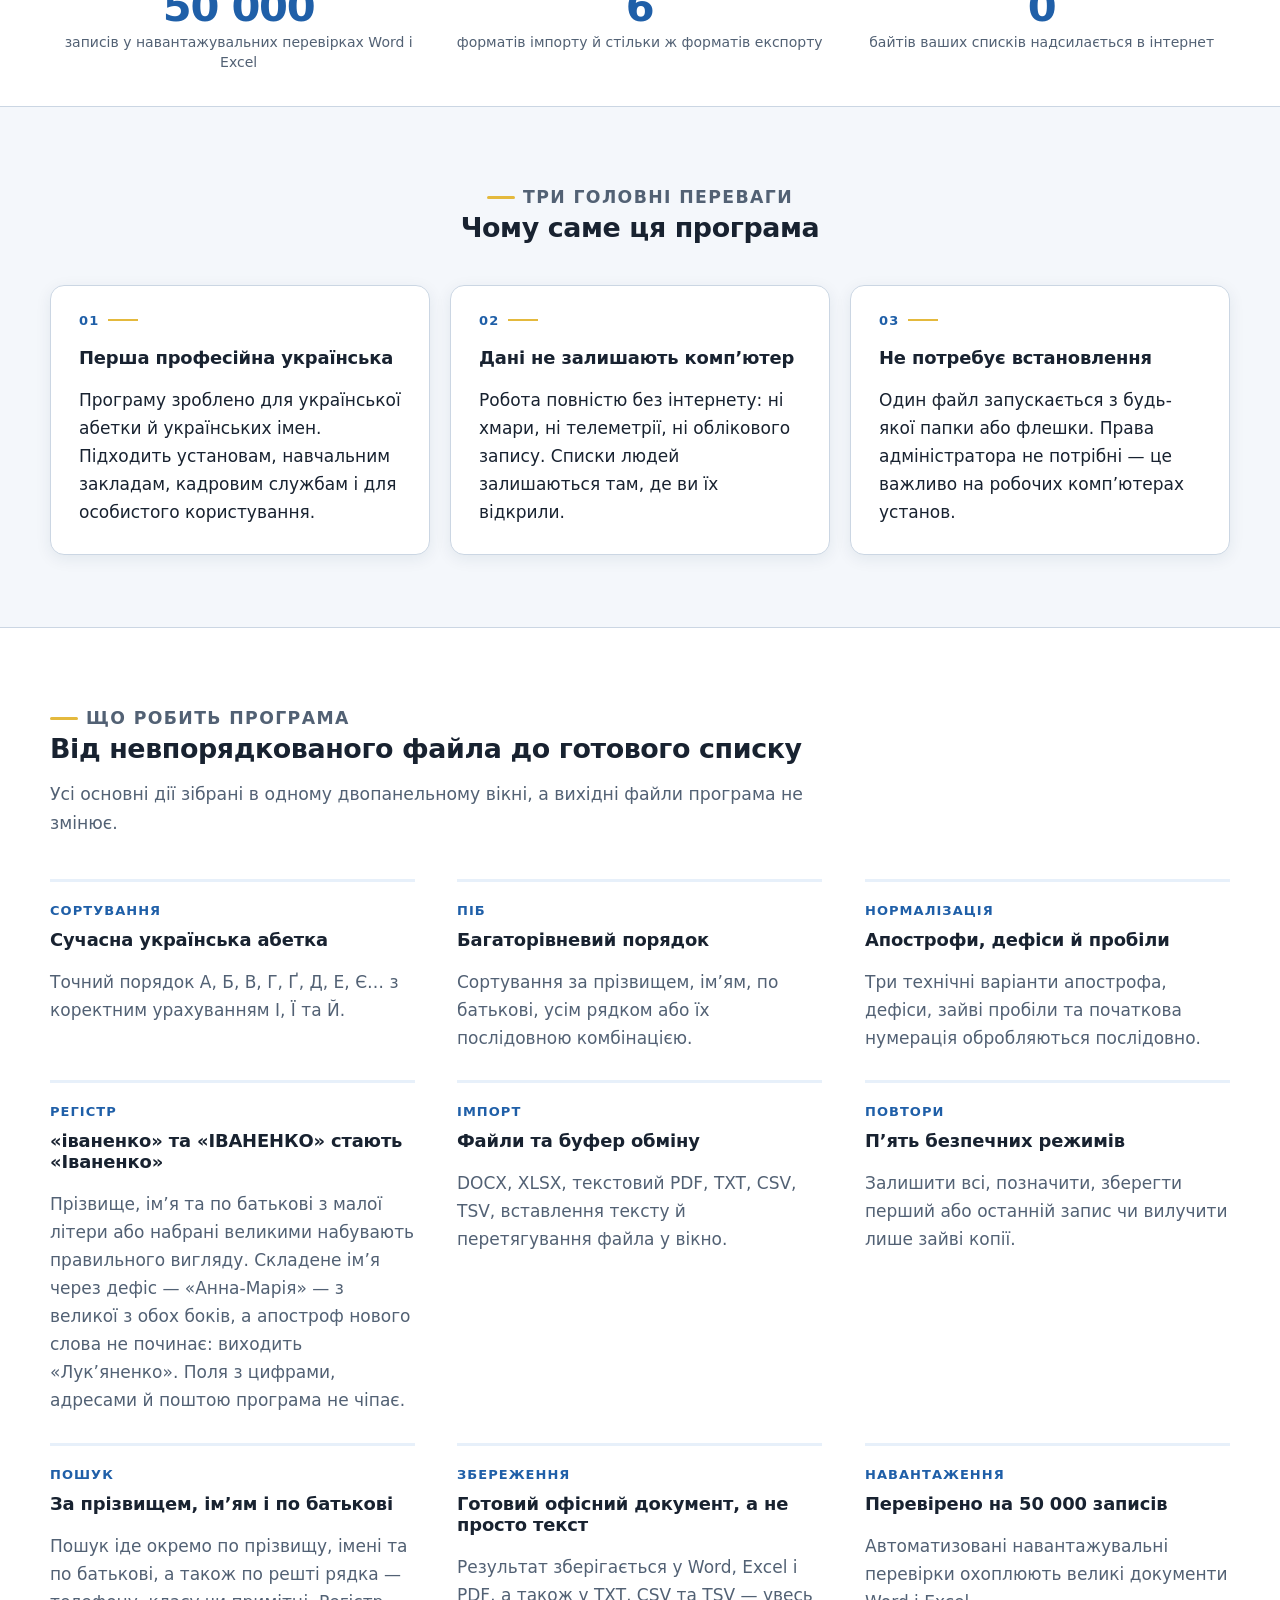
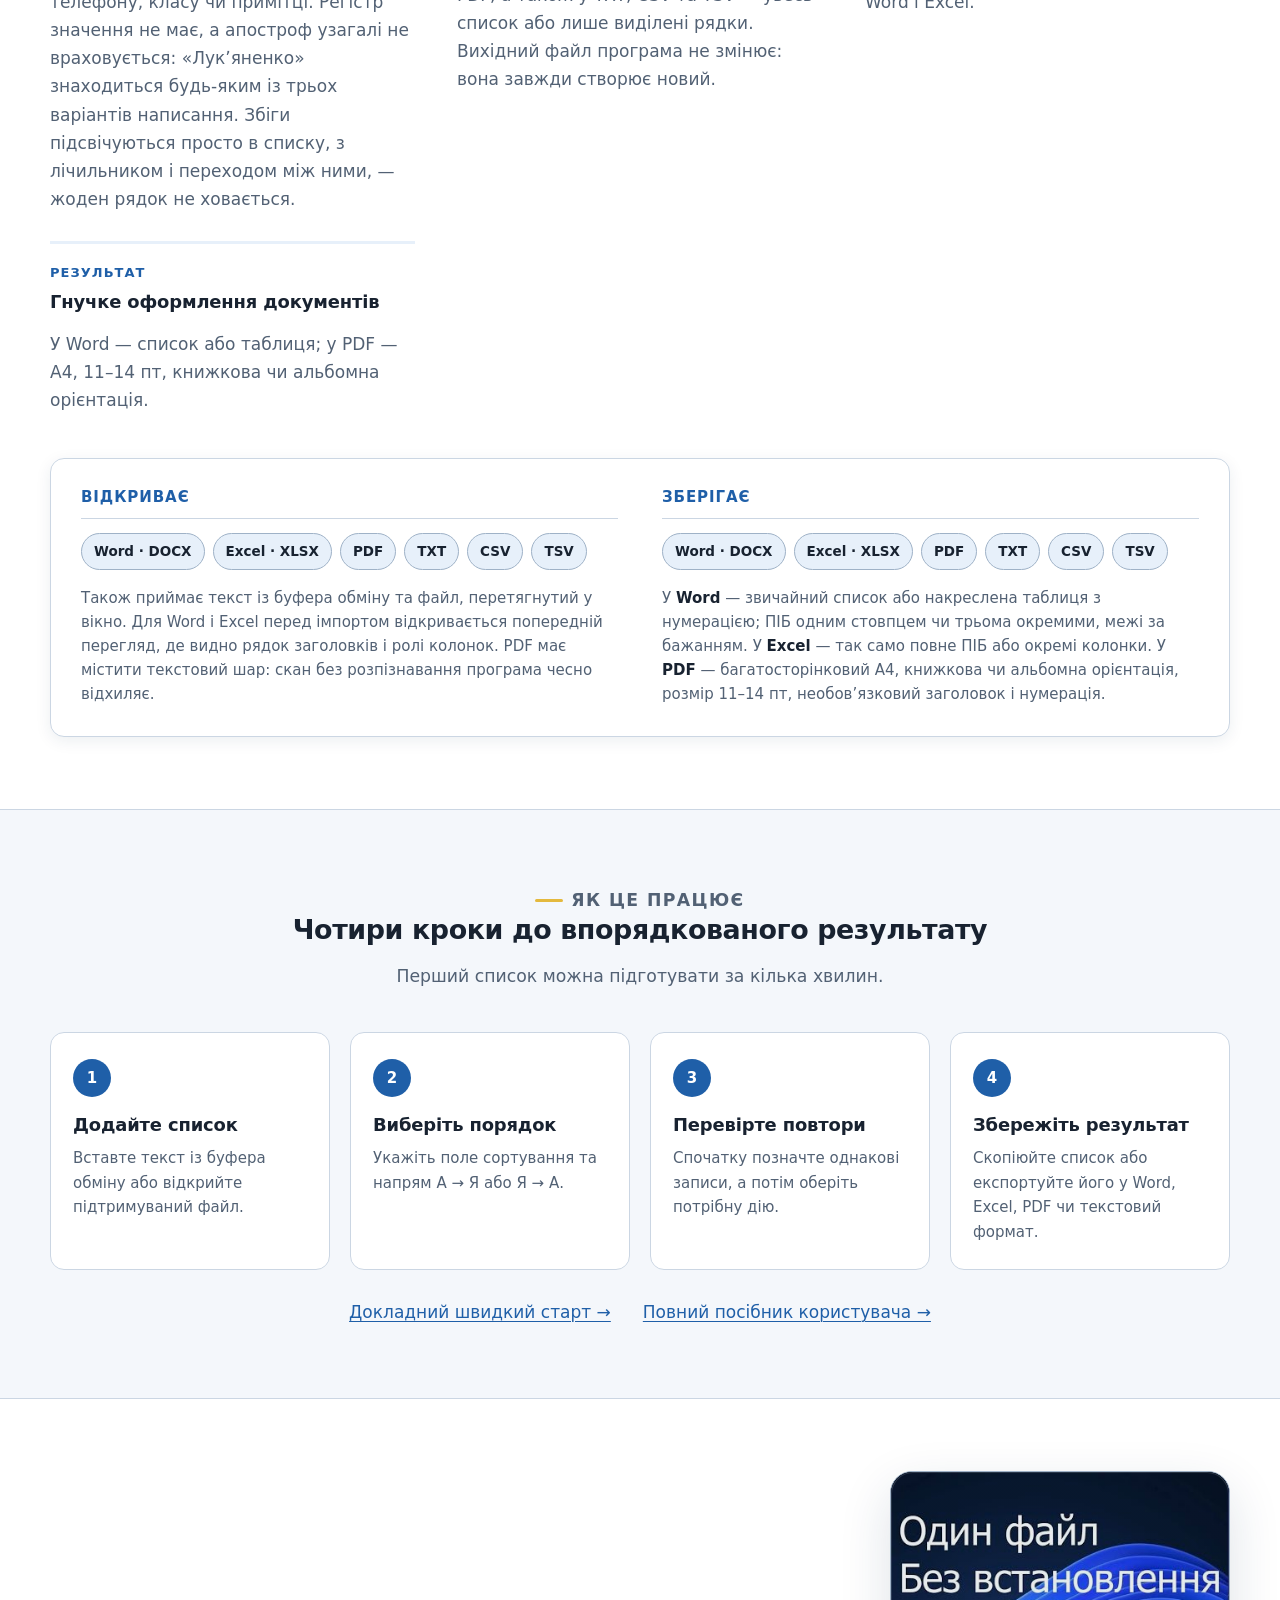
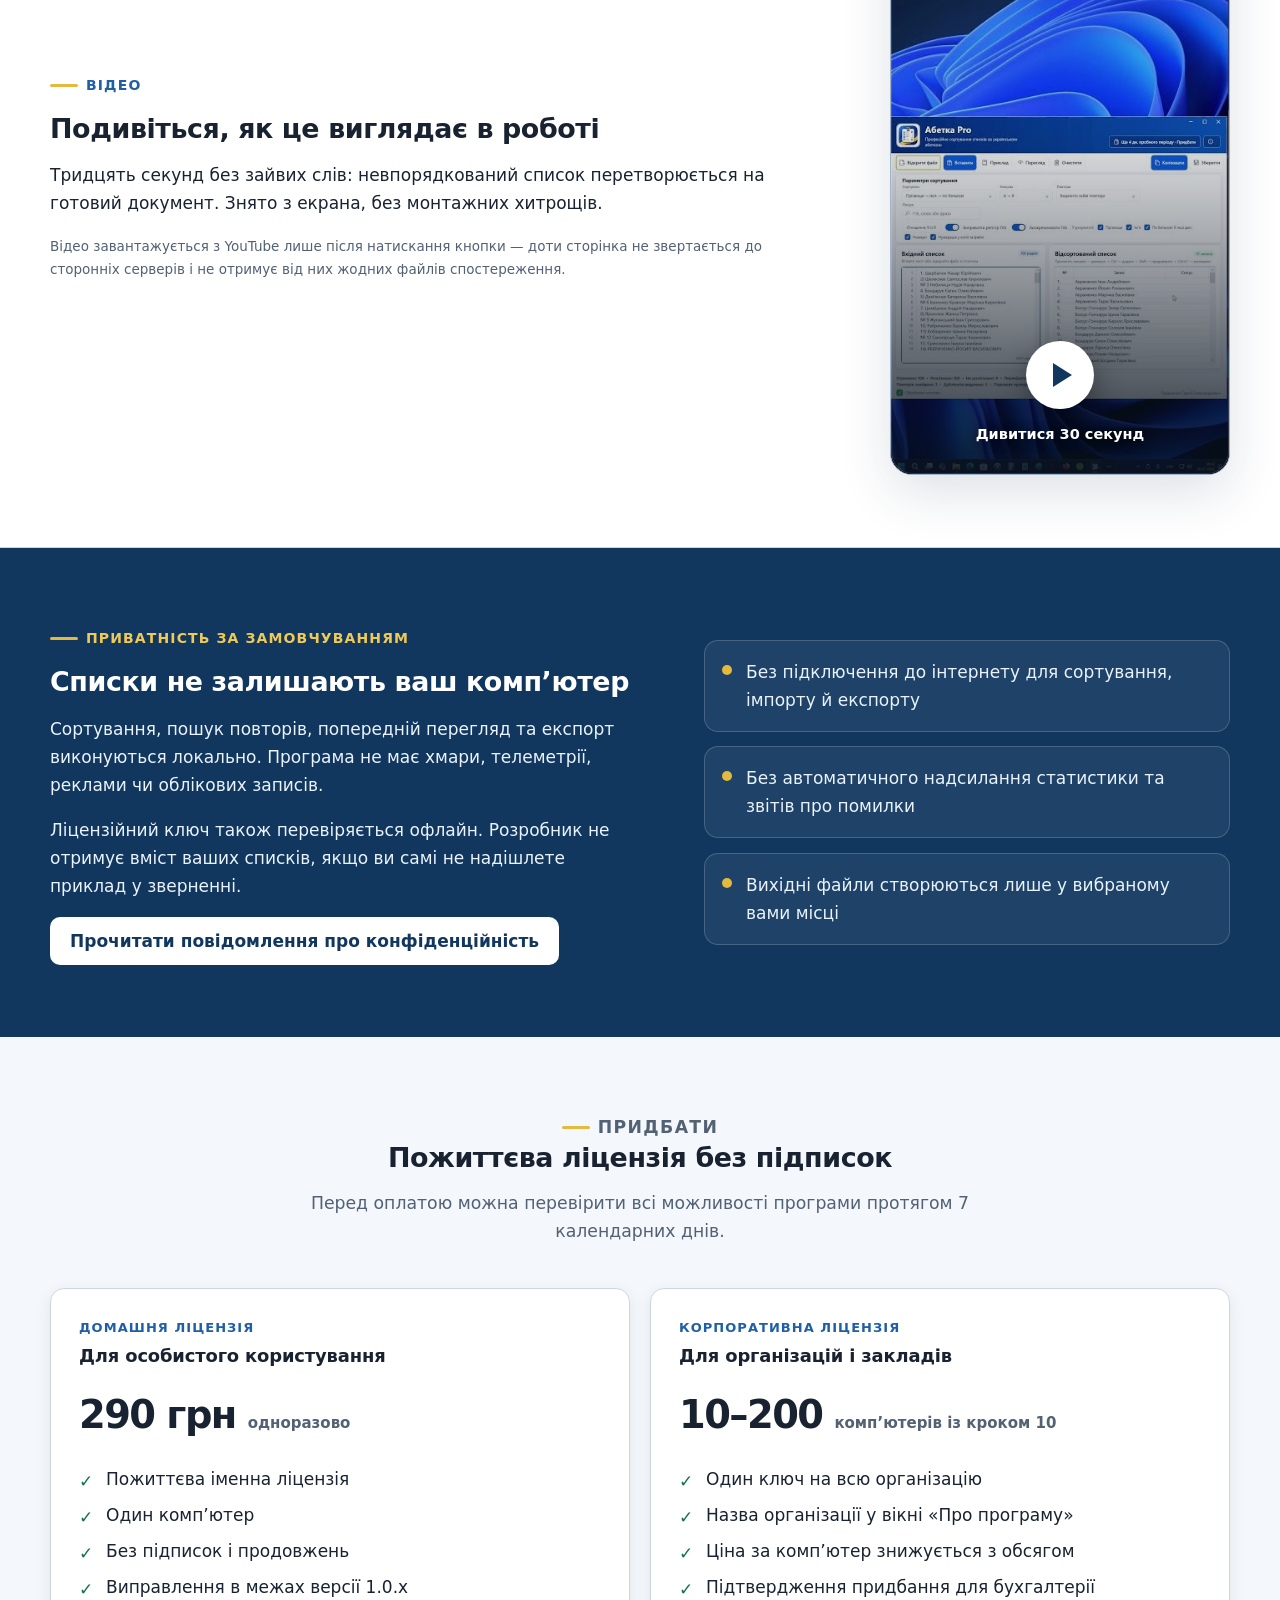
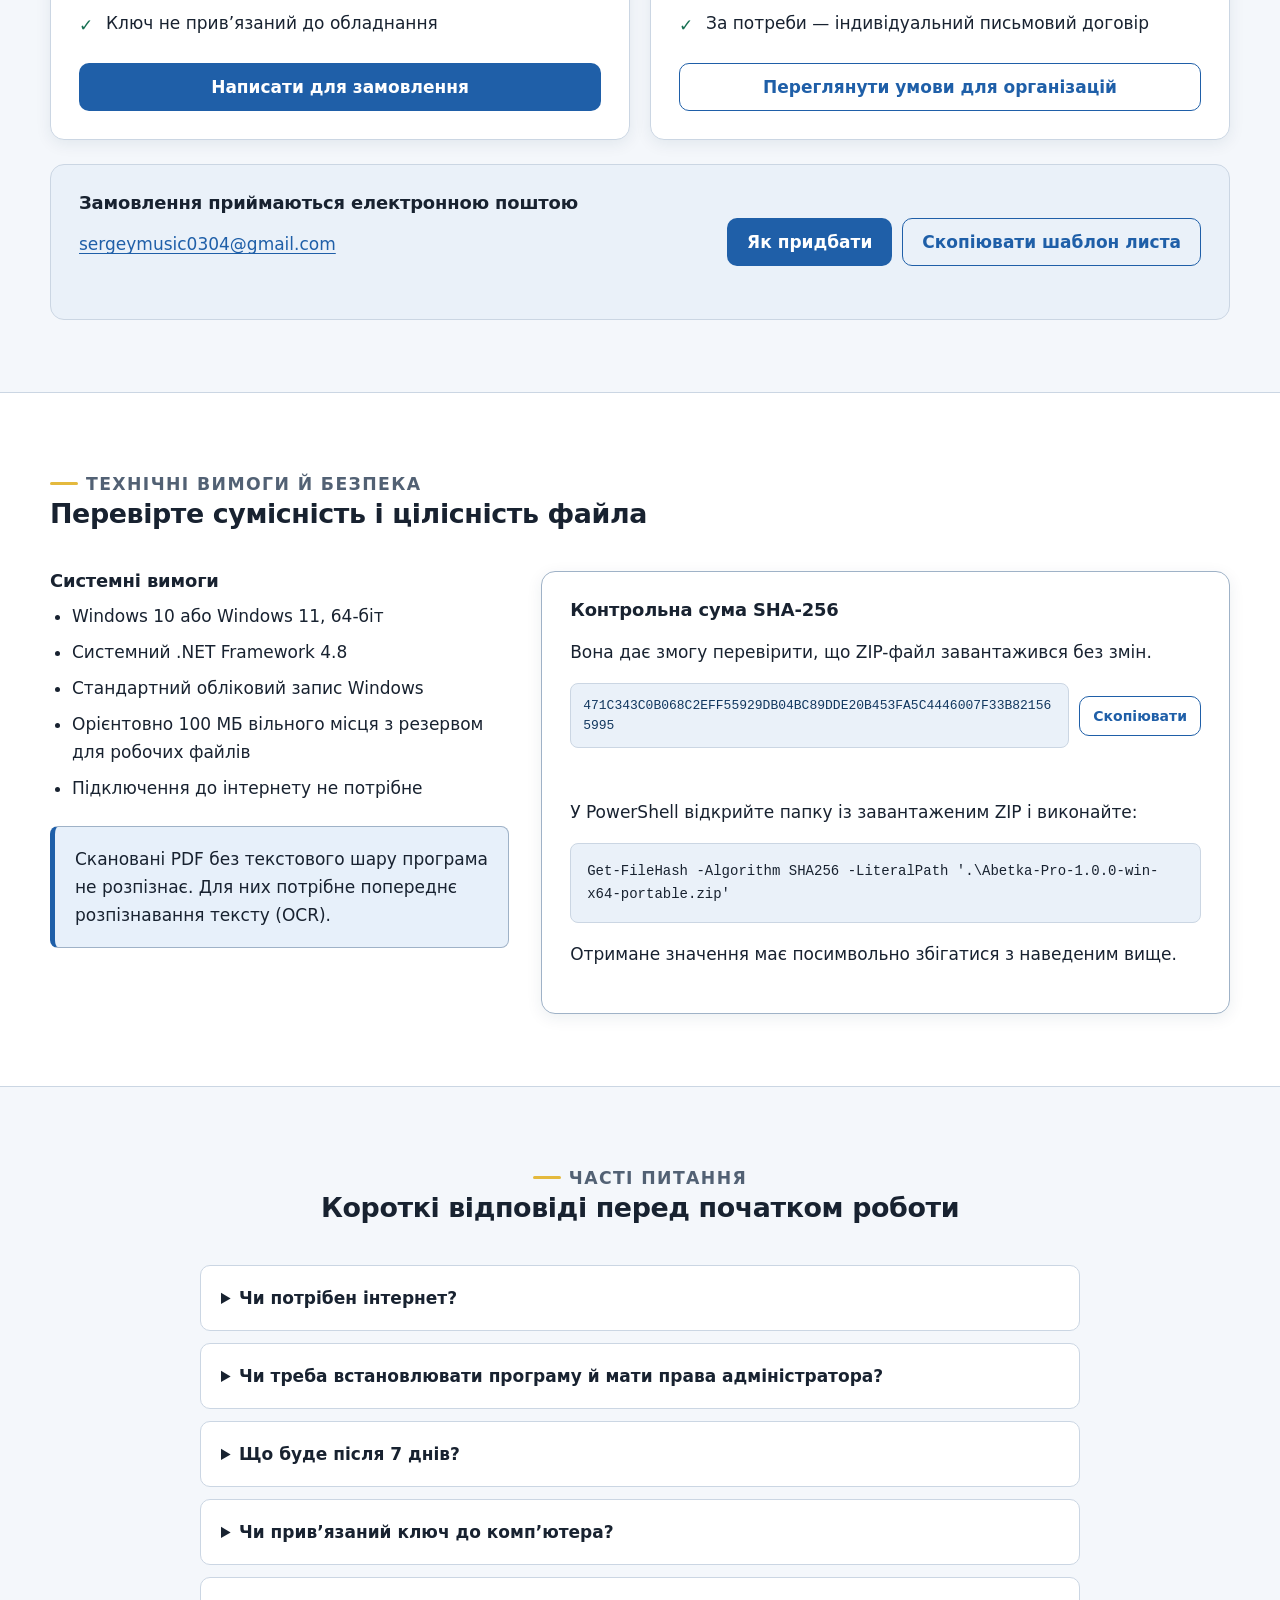
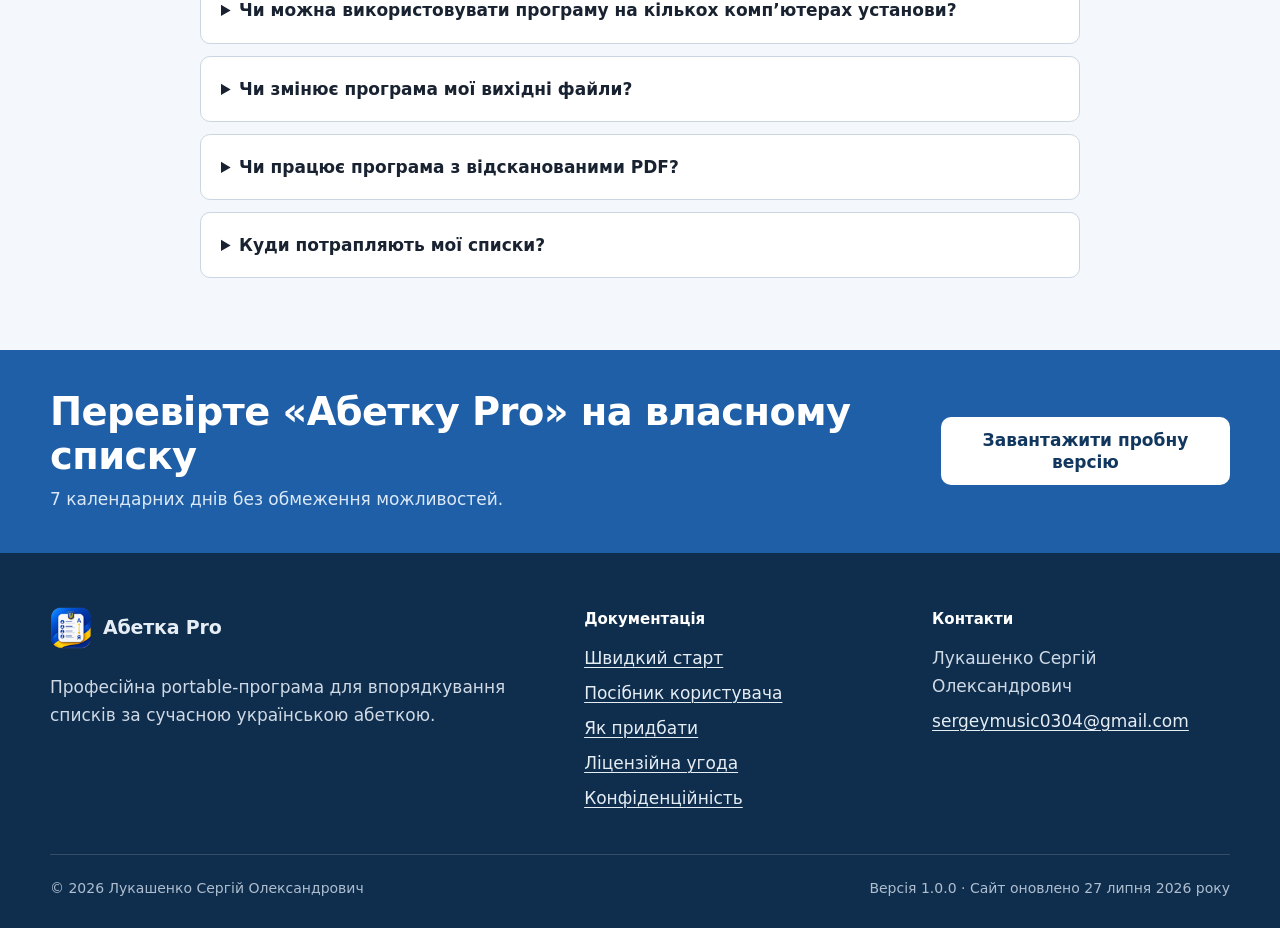
==== commit f9cb354b: "Можливості: пошук за ПІБ і збереження в офісні формати - картку пошуку переписано: пошук іде окремо " ====
--- a/index.html
+++ b/index.html
@@ -16,7 +16,7 @@
     <meta name="theme-color" content="#f4f7fb" media="(prefers-color-scheme: light)">
     <meta name="theme-color" content="#0d1722" media="(prefers-color-scheme: dark)">
     <meta name="author" content="Лукашенко Сергій Олександрович">
-    <link rel="stylesheet" href="css/styles.css?v=2">
+    <link rel="stylesheet" href="css/styles.css?v=3">
     <meta property="og:title" content="Абетка Pro — списки ПІБ за українською абеткою">
     <meta
       property="og:description"
@@ -119,7 +119,11 @@
           </div>
 
           <figure class="hero-figure">
-            <a class="hero-shot" href="images/screenshots/01-golovne-vikno.png">
+            <a
+              class="hero-shot"
+              href="images/screenshots/01-golovne-vikno.png"
+              aria-label="Відкрити знімок робочого вікна на весь розмір"
+            >
               <img
                 src="images/screenshots/01-golovne-vikno.png"
                 width="1263"
@@ -233,13 +237,23 @@
             </article>
             <article class="feature" data-reveal>
               <p class="feature-tag">Пошук</p>
-              <h3>Збіги без приховування рядків</h3>
-              <p>Живе підсвічування, лічильник і перехід між знайденими фрагментами без фільтрації списку.</p>
-            </article>
-            <article class="feature" data-reveal>
-              <p class="feature-tag">Експорт</p>
-              <h3>Word, Excel, PDF і текст</h3>
-              <p>DOCX, XLSX, PDF A4, TXT, CSV та TSV — для всього результату або лише вибраних рядків.</p>
+              <h3>За прізвищем, ім’ям і по батькові</h3>
+              <p>
+                Пошук іде окремо по прізвищу, імені та по батькові, а також по решті
+                рядка — телефону, класу чи примітці. Регістр значення не має, а апостроф
+                узагалі не враховується: «Лукʼяненко» знаходиться будь-яким із трьох
+                варіантів написання. Збіги підсвічуються просто в списку, з лічильником
+                і переходом між ними, — жоден рядок не ховається.
+              </p>
+            </article>
+            <article class="feature" data-reveal>
+              <p class="feature-tag">Збереження</p>
+              <h3>Готовий офісний документ, а не просто текст</h3>
+              <p>
+                Результат зберігається у Word, Excel і PDF, а також у TXT, CSV та TSV —
+                увесь список або лише виділені рядки. Вихідний файл програма не змінює:
+                вона завжди створює новий.
+              </p>
             </article>
             <article class="feature" data-reveal>
               <p class="feature-tag">Навантаження</p>
@@ -251,6 +265,44 @@
               <h3>Гнучке оформлення документів</h3>
               <p>У Word — список або таблиця; у PDF — A4, 11–14 пт, книжкова чи альбомна орієнтація.</p>
             </article>
+          </div>
+
+          <div class="formats" id="formaty" data-reveal>
+            <div class="formats-column">
+              <h3>Відкриває</h3>
+              <ul class="format-chips">
+                <li>Word · DOCX</li>
+                <li>Excel · XLSX</li>
+                <li>PDF</li>
+                <li>TXT</li>
+                <li>CSV</li>
+                <li>TSV</li>
+              </ul>
+              <p>
+                Також приймає текст із буфера обміну та файл, перетягнутий у вікно.
+                Для Word і Excel перед імпортом відкривається попередній перегляд, де
+                видно рядок заголовків і ролі колонок. PDF має містити текстовий шар:
+                скан без розпізнавання програма чесно відхиляє.
+              </p>
+            </div>
+            <div class="formats-column">
+              <h3>Зберігає</h3>
+              <ul class="format-chips">
+                <li>Word · DOCX</li>
+                <li>Excel · XLSX</li>
+                <li>PDF</li>
+                <li>TXT</li>
+                <li>CSV</li>
+                <li>TSV</li>
+              </ul>
+              <p>
+                У <strong>Word</strong> — звичайний список або накреслена таблиця з
+                нумерацією; ПІБ одним стовпцем чи трьома окремими, межі за бажанням.
+                У <strong>Excel</strong> — так само повне ПІБ або окремі колонки.
+                У <strong>PDF</strong> — багатосторінковий A4, книжкова чи альбомна
+                орієнтація, розмір 11–14 пт, необов’язковий заголовок і нумерація.
+              </p>
+            </div>
           </div>
         </div>
       </section>
@@ -341,6 +393,8 @@
                 <img
                   class="screenshot-image"
                   src="images/screenshots/02-import-word.png"
+                  width="1600"
+                  height="900"
                   alt="Вікно структурованого імпорту таблиці Word"
                   loading="lazy"
                 >
@@ -352,6 +406,8 @@
                 <img
                   class="screenshot-image"
                   src="images/screenshots/03-povtory.png"
+                  width="1600"
+                  height="900"
                   alt="Повторювані записи, позначені у відсортованому списку"
                   loading="lazy"
                 >
@@ -363,6 +419,8 @@
                 <img
                   class="screenshot-image"
                   src="images/screenshots/04-poshuk.png"
+                  width="1600"
+                  height="900"
                   alt="Живий пошук у списку з підсвічуванням збігів"
                   loading="lazy"
                 >
@@ -374,6 +432,8 @@
                 <img
                   class="screenshot-image"
                   src="images/screenshots/05-eksport.png"
+                  width="1600"
+                  height="900"
                   alt="Вікно налаштування експорту у Word, Excel або PDF"
                   loading="lazy"
                 >
@@ -623,6 +683,6 @@
       >Завантажити</a>
     </div>
 
-    <script src="js/main.js?v=2"></script>
+    <script src="js/main.js?v=3"></script>
   </body>
 </html>
--- a/css/styles.css
+++ b/css/styles.css
@@ -1618,6 +1618,71 @@
   color: var(--blue);
 }
 
+/* --- Формати, які програма відкриває і зберігає --------------------------- */
+
+.formats {
+  display: grid;
+  margin-top: 44px;
+  padding: 30px;
+  border: 1px solid var(--border);
+  border-radius: var(--radius);
+  background: var(--surface);
+  box-shadow: var(--shadow-sm);
+  grid-template-columns: repeat(2, minmax(0, 1fr));
+  gap: 30px 44px;
+}
+
+.formats-column h3 {
+  margin-bottom: 14px;
+  padding-bottom: 12px;
+  border-bottom: 1px solid var(--border);
+  color: var(--blue);
+  font-size: 0.94rem;
+  font-weight: 760;
+  letter-spacing: 0.06em;
+  text-transform: uppercase;
+}
+
+.formats-column p {
+  margin: 16px 0 0;
+  color: var(--muted);
+  font-size: 15px;
+  line-height: 1.6;
+}
+
+.formats-column strong {
+  color: var(--text);
+  font-weight: 660;
+}
+
+.format-chips {
+  display: flex;
+  margin: 0;
+  padding: 0;
+  list-style: none;
+  flex-wrap: wrap;
+  gap: 8px;
+}
+
+.format-chips li {
+  padding: 6px 12px;
+  border: 1px solid var(--border-strong);
+  border-radius: 999px;
+  background: var(--surface-blue);
+  color: var(--text);
+  font-size: 13.5px;
+  font-weight: 620;
+  white-space: nowrap;
+}
+
+@media (max-width: 760px) {
+  .formats {
+    padding: 24px 20px;
+    grid-template-columns: 1fr;
+    gap: 28px;
+  }
+}
+
 /* --- Смуга з показниками ------------------------------------------------- */
 
 .stats-band {
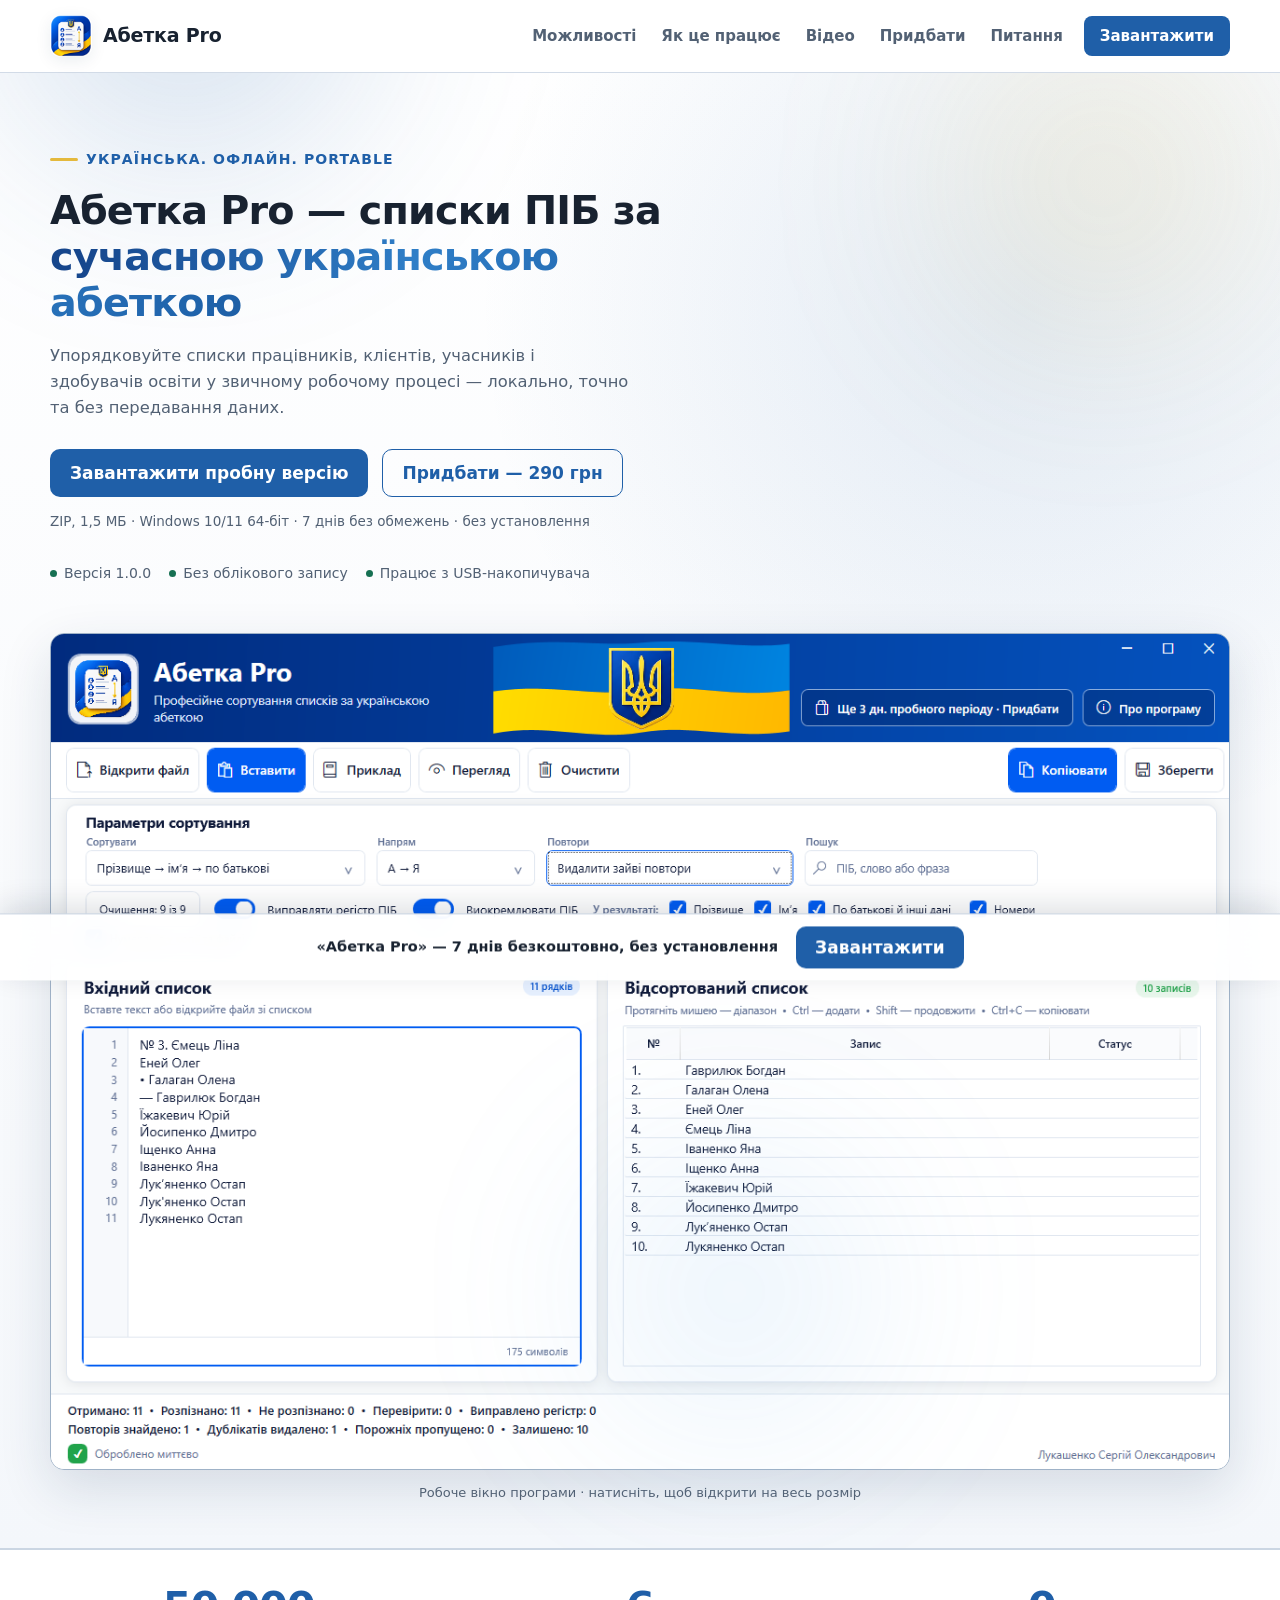
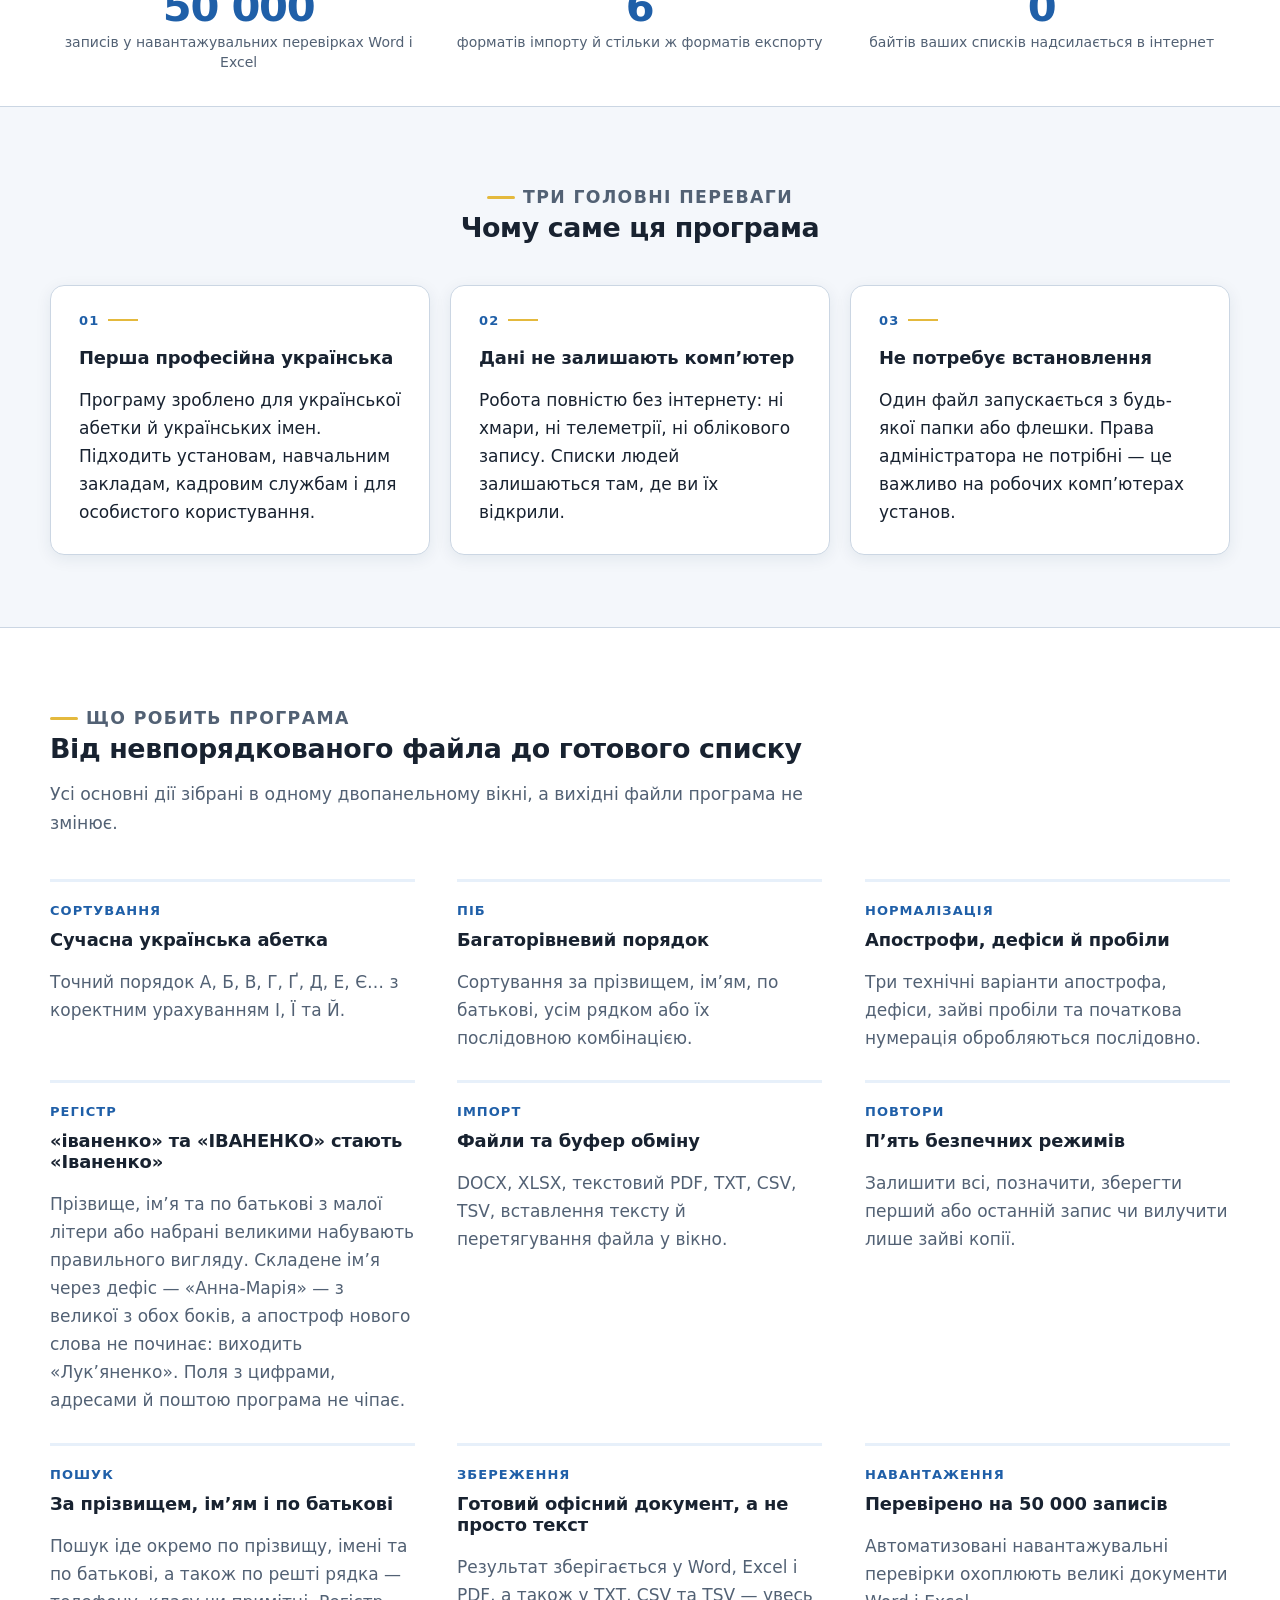
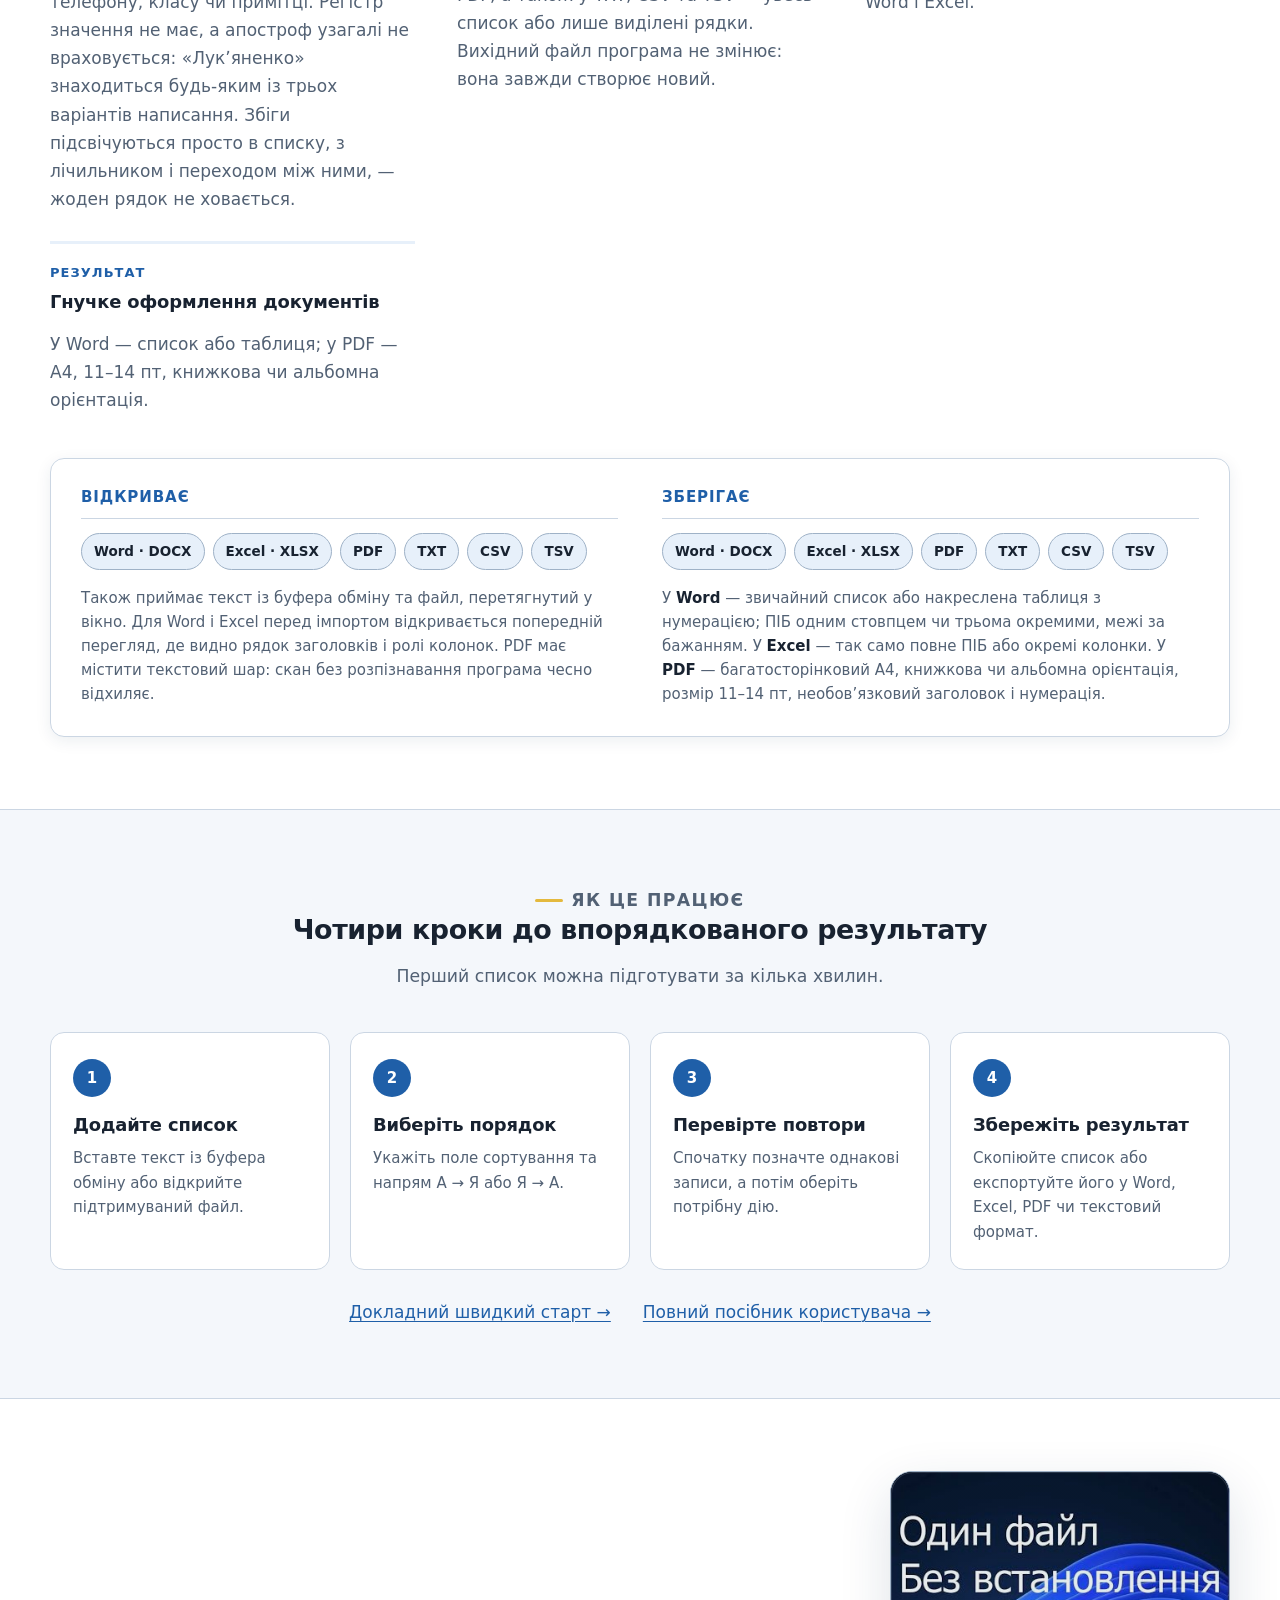
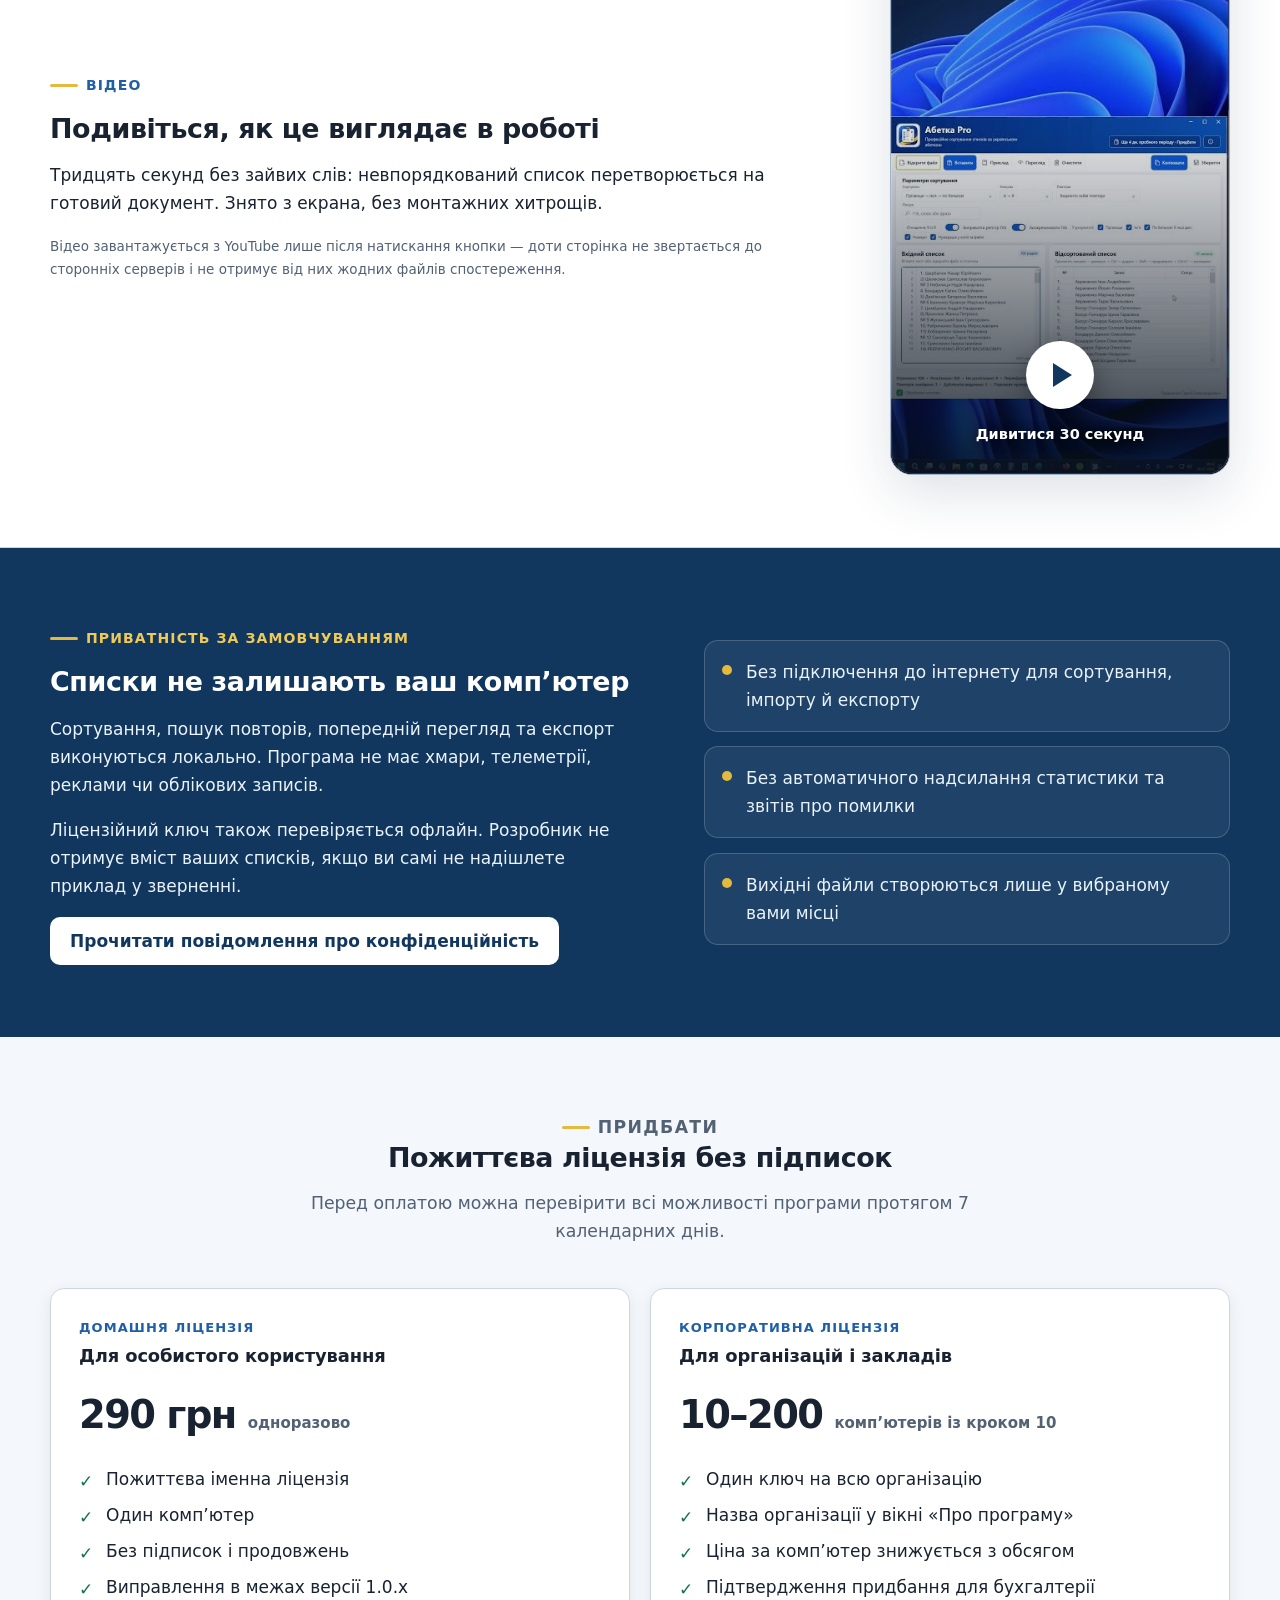
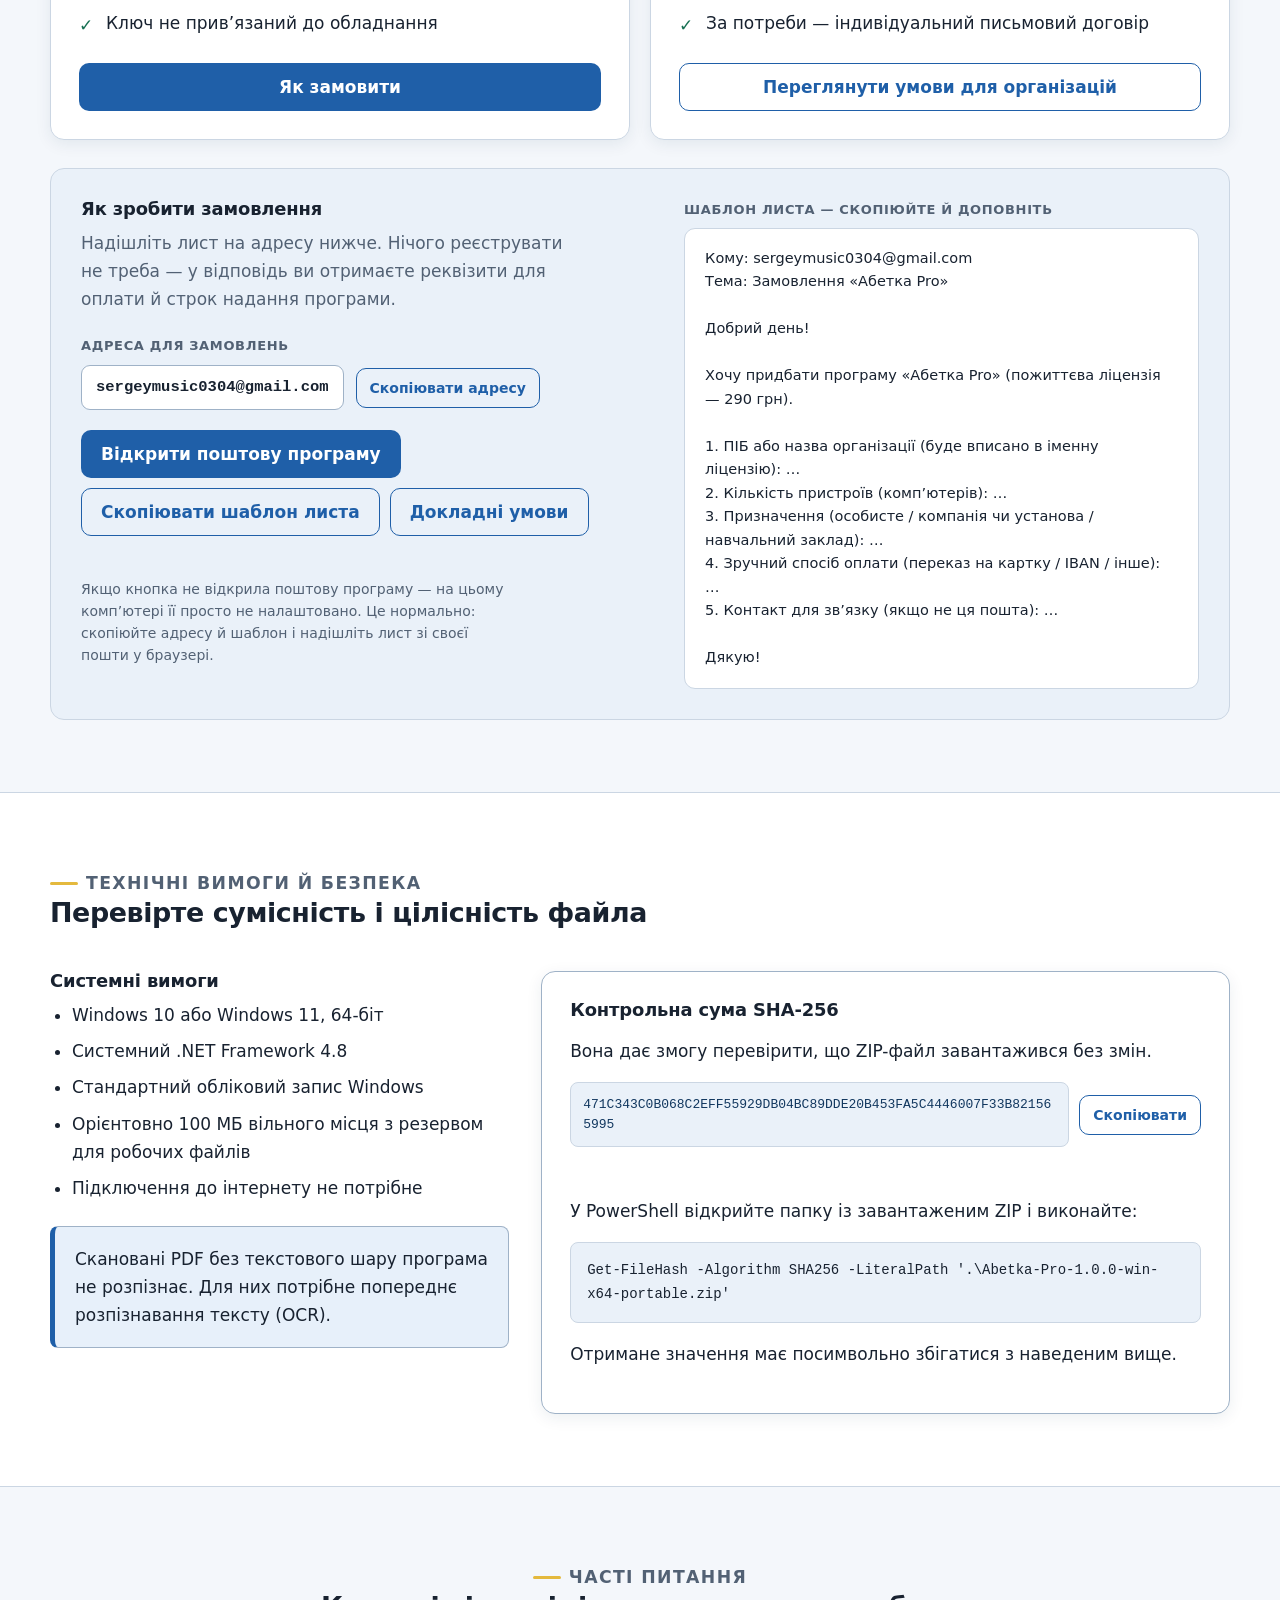
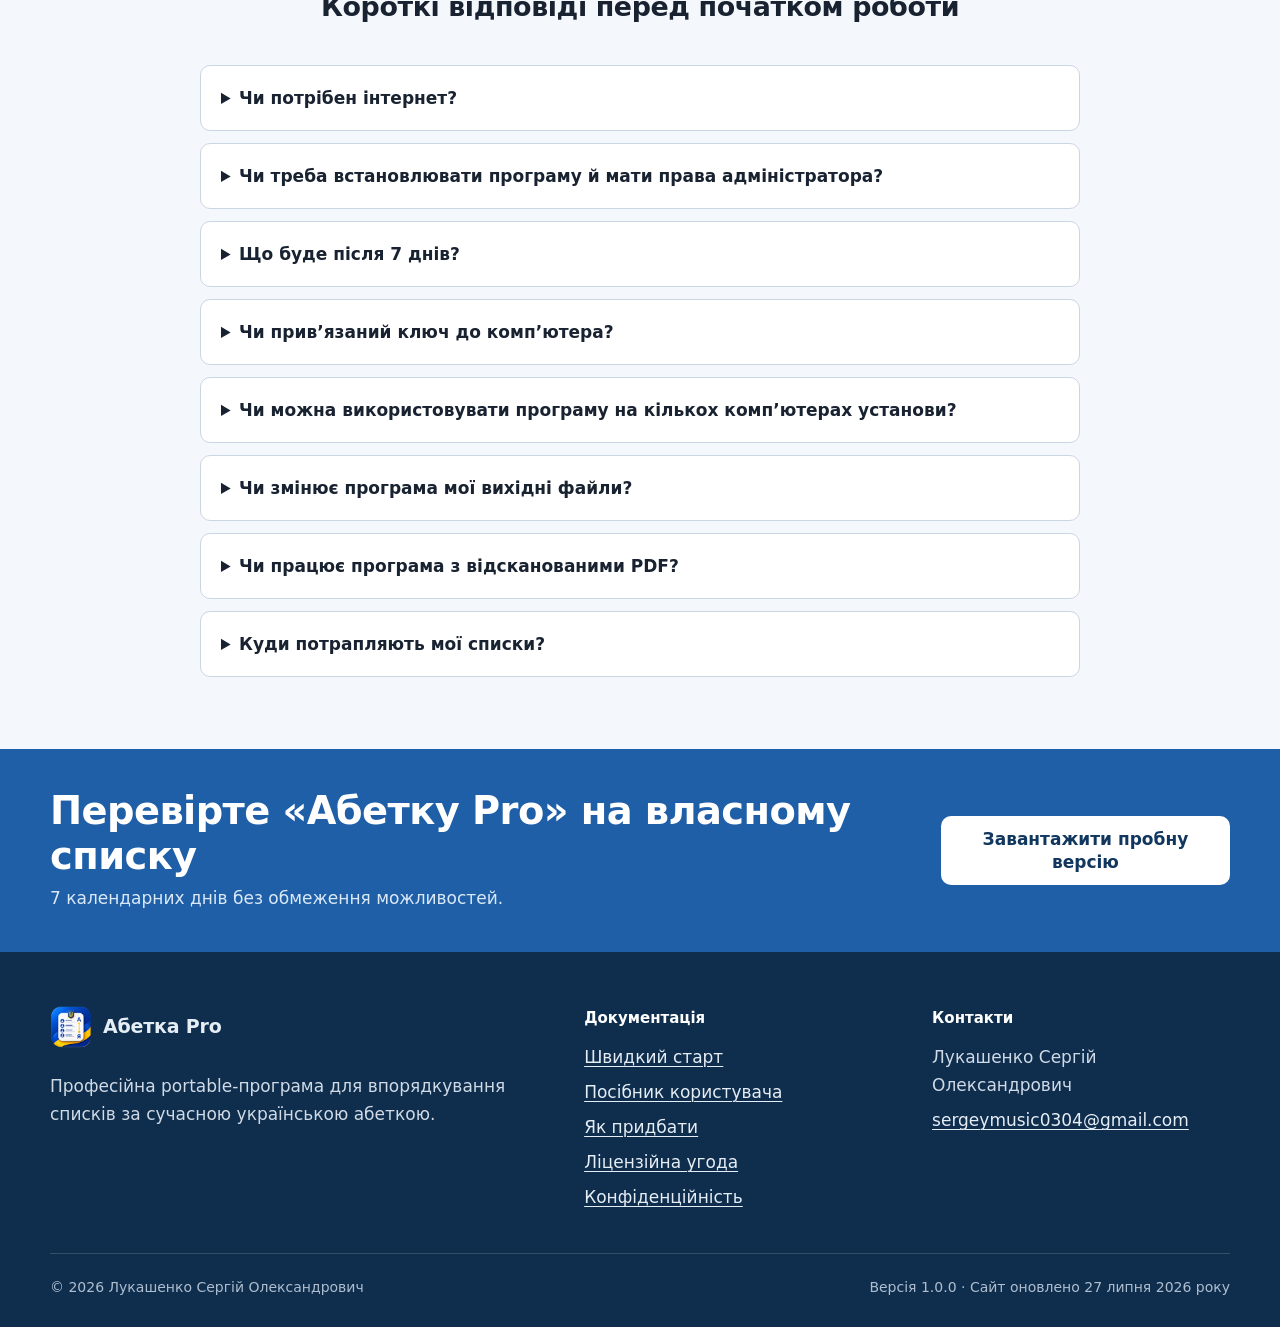
==== commit cc0e6f74: "Виправити кнопку замовлення: посилання mailto було завелике Кнопка «Написати для замовлення» не прац" ====
--- a/index.html
+++ b/index.html
@@ -486,10 +486,7 @@
                 <li>Виправлення в межах версії 1.0.x</li>
                 <li>Ключ не прив’язаний до обладнання</li>
               </ul>
-              <a
-                class="button"
-                href="mailto:sergeymusic0304@gmail.com?subject=%D0%97%D0%B0%D0%BC%D0%BE%D0%B2%D0%BB%D0%B5%D0%BD%D0%BD%D1%8F%20%C2%AB%D0%90%D0%B1%D0%B5%D1%82%D0%BA%D0%B0%20Pro%C2%BB&amp;body=%D0%94%D0%BE%D0%B1%D1%80%D0%B8%D0%B9%20%D0%B4%D0%B5%D0%BD%D1%8C%21%0A%0A%D0%A5%D0%BE%D1%87%D1%83%20%D0%BF%D1%80%D0%B8%D0%B4%D0%B1%D0%B0%D1%82%D0%B8%20%D0%BF%D1%80%D0%BE%D0%B3%D1%80%D0%B0%D0%BC%D1%83%20%C2%AB%D0%90%D0%B1%D0%B5%D1%82%D0%BA%D0%B0%20Pro%C2%BB%20%28%D0%BF%D0%BE%D0%B6%D0%B8%D1%82%D1%82%D1%94%D0%B2%D0%B0%20%D0%BB%D1%96%D1%86%D0%B5%D0%BD%D0%B7%D1%96%D1%8F%20%E2%80%94%20290%20%D0%B3%D1%80%D0%BD%29.%0A%0A1.%20%D0%9F%D0%86%D0%91%20%D0%B0%D0%B1%D0%BE%20%D0%BD%D0%B0%D0%B7%D0%B2%D0%B0%20%D0%BE%D1%80%D0%B3%D0%B0%D0%BD%D1%96%D0%B7%D0%B0%D1%86%D1%96%D1%97%20%28%D0%B1%D1%83%D0%B4%D0%B5%20%D0%B2%D0%BF%D0%B8%D1%81%D0%B0%D0%BD%D0%BE%20%D0%B2%20%D1%96%D0%BC%D0%B5%D0%BD%D0%BD%D1%83%20%D0%BB%D1%96%D1%86%D0%B5%D0%BD%D0%B7%D1%96%D1%8E%29%3A%20%E2%80%A6%0A2.%20%D0%9A%D1%96%D0%BB%D1%8C%D0%BA%D1%96%D1%81%D1%82%D1%8C%20%D0%BF%D1%80%D0%B8%D1%81%D1%82%D1%80%D0%BE%D1%97%D0%B2%20%28%D0%BA%D0%BE%D0%BC%D0%BF%E2%80%99%D1%8E%D1%82%D0%B5%D1%80%D1%96%D0%B2%29%3A%20%E2%80%A6%0A3.%20%D0%9F%D1%80%D0%B8%D0%B7%D0%BD%D0%B0%D1%87%D0%B5%D0%BD%D0%BD%D1%8F%20%28%D0%BE%D1%81%D0%BE%D0%B1%D0%B8%D1%81%D1%82%D0%B5%20%2F%20%D0%BA%D0%BE%D0%BC%D0%BF%D0%B0%D0%BD%D1%96%D1%8F%20%D1%87%D0%B8%20%D1%83%D1%81%D1%82%D0%B0%D0%BD%D0%BE%D0%B2%D0%B0%20%2F%20%D0%BD%D0%B0%D0%B2%D1%87%D0%B0%D0%BB%D1%8C%D0%BD%D0%B8%D0%B9%20%D0%B7%D0%B0%D0%BA%D0%BB%D0%B0%D0%B4%29%3A%20%E2%80%A6%0A4.%20%D0%97%D1%80%D1%83%D1%87%D0%BD%D0%B8%D0%B9%20%D1%81%D0%BF%D0%BE%D1%81%D1%96%D0%B1%20%D0%BE%D0%BF%D0%BB%D0%B0%D1%82%D0%B8%20%28%D0%BF%D0%B5%D1%80%D0%B5%D0%BA%D0%B0%D0%B7%20%D0%BD%D0%B0%20%D0%BA%D0%B0%D1%80%D1%82%D0%BA%D1%83%20%2F%20IBAN%20%2F%20%D1%96%D0%BD%D1%88%D0%B5%29%3A%20%E2%80%A6%0A5.%20%D0%9A%D0%BE%D0%BD%D1%82%D0%B0%D0%BA%D1%82%20%D0%B4%D0%BB%D1%8F%20%D0%B7%D0%B2%E2%80%99%D1%8F%D0%B7%D0%BA%D1%83%20%28%D1%8F%D0%BA%D1%89%D0%BE%20%D0%BD%D0%B5%20%D1%86%D1%8F%20%D0%BF%D0%BE%D1%88%D1%82%D0%B0%29%3A%20%E2%80%A6%0A%0A%D0%94%D1%8F%D0%BA%D1%83%D1%8E%21"
-              >Написати для замовлення</a>
+              <a class="button" href="#zamovlennia">Як замовити</a>
             </article>
             <article class="card price-card" data-reveal>
               <p class="price-label">Корпоративна ліцензія</p>
@@ -506,23 +503,50 @@
             </article>
           </div>
 
-          <div class="order-panel">
-            <div>
-              <h3>Замовлення приймаються електронною поштою</h3>
-              <p><a href="mailto:sergeymusic0304@gmail.com">sergeymusic0304@gmail.com</a></p>
+          <div class="order-panel" id="zamovlennia">
+            <div class="order-main">
+              <h3>Як зробити замовлення</h3>
+              <p class="order-lead">
+                Надішліть лист на адресу нижче. Нічого реєструвати не треба —
+                у відповідь ви отримаєте реквізити для оплати й строк надання програми.
+              </p>
+
+              <p class="order-label">Адреса для замовлень</p>
+              <div class="order-email-row">
+                <code class="order-email" id="order-email">sergeymusic0304@gmail.com</code>
+                <button
+                  class="button button-secondary button-small"
+                  type="button"
+                  data-copy-target="#order-email"
+                  data-copy-status="#order-copy-status"
+                >Скопіювати адресу</button>
+              </div>
+
+              <div class="order-actions">
+                <a
+                  class="button"
+                  href="mailto:sergeymusic0304@gmail.com?subject=%D0%97%D0%B0%D0%BC%D0%BE%D0%B2%D0%BB%D0%B5%D0%BD%D0%BD%D1%8F%20%C2%AB%D0%90%D0%B1%D0%B5%D1%82%D0%BA%D0%B0%20Pro%C2%BB"
+                >Відкрити поштову програму</a>
+                <button
+                  class="button button-secondary"
+                  type="button"
+                  data-copy-target="#order-template"
+                  data-copy-status="#order-copy-status"
+                >Скопіювати шаблон листа</button>
+                <a class="button button-secondary" href="yak-prydbaty.html">Докладні умови</a>
+              </div>
               <p class="copy-status" id="order-copy-status" aria-live="polite"></p>
-            </div>
-            <div class="order-actions">
-              <a class="button" href="yak-prydbaty.html">Як придбати</a>
-              <button
-                class="button button-secondary"
-                type="button"
-                data-copy-target="#order-template"
-                data-copy-status="#order-copy-status"
-              >Скопіювати шаблон листа</button>
-            </div>
-          </div>
-          <pre id="order-template" hidden>Кому: sergeymusic0304@gmail.com
+
+              <p class="order-hint">
+                Якщо кнопка не відкрила поштову програму — на цьому комп’ютері її просто
+                не налаштовано. Це нормально: скопіюйте адресу й шаблон і надішліть лист
+                зі своєї пошти у браузері.
+              </p>
+            </div>
+
+            <div class="order-template-block">
+              <p class="order-label">Шаблон листа — скопіюйте й доповніть</p>
+              <pre id="order-template">Кому: sergeymusic0304@gmail.com
 Тема: Замовлення «Абетка Pro»
 
 Добрий день!
@@ -536,6 +560,8 @@
 5. Контакт для зв’язку (якщо не ця пошта): …
 
 Дякую!</pre>
+            </div>
+          </div>
         </div>
       </section>
 
--- a/css/styles.css
+++ b/css/styles.css
@@ -765,25 +765,86 @@
 
 .order-panel {
   display: grid;
-  margin-top: 24px;
-  padding: 28px;
+  margin-top: 28px;
+  padding: 30px;
   border: 1px solid var(--border);
   border-radius: var(--radius);
   background: var(--surface-soft);
-  grid-template-columns: minmax(0, 1fr) auto;
+  grid-template-columns: minmax(0, 1.05fr) minmax(0, 0.95fr);
+  align-items: start;
+  gap: 34px;
+  scroll-margin-top: calc(var(--header-height) + 24px);
+}
+
+.order-lead {
+  margin: 0 0 22px;
+  color: var(--muted);
+  max-width: 46ch;
+}
+
+.order-label {
+  margin: 0 0 8px;
+  color: var(--muted);
+  font-size: 13px;
+  font-weight: 720;
+  letter-spacing: 0.05em;
+  text-transform: uppercase;
+}
+
+.order-email-row {
+  display: flex;
   align-items: center;
-  gap: 22px;
-}
-
-.order-panel h3,
-.order-panel p {
-  margin-bottom: 4px;
+  gap: 12px;
+  flex-wrap: wrap;
+  margin-bottom: 20px;
+}
+
+.order-email {
+  padding: 9px 14px;
+  border: 1px solid var(--border-strong);
+  border-radius: 9px;
+  background: var(--surface);
+  color: var(--text);
+  font-size: 15.5px;
+  font-weight: 640;
+  user-select: all;
+  word-break: break-all;
 }
 
 .order-actions {
   display: flex;
   gap: 10px;
   flex-wrap: wrap;
+}
+
+.order-hint {
+  margin: 14px 0 0;
+  color: var(--muted);
+  font-size: 14px;
+  line-height: 1.55;
+  max-width: 48ch;
+}
+
+.order-template-block pre {
+  margin: 0;
+  padding: 18px 20px;
+  overflow-x: auto;
+  border: 1px solid var(--border);
+  border-radius: 11px;
+  background: var(--surface);
+  color: var(--text);
+  font-family: "Segoe UI", system-ui, sans-serif;
+  font-size: 14.5px;
+  line-height: 1.62;
+  white-space: pre-wrap;
+}
+
+@media (max-width: 860px) {
+  .order-panel {
+    padding: 24px 20px;
+    grid-template-columns: 1fr;
+    gap: 26px;
+  }
 }
 
 .copy-status {
@@ -792,6 +853,12 @@
   color: var(--success);
   font-size: 14px;
   font-weight: 700;
+}
+
+/* Копіювання не вдалося й потрібна дія людини — це не успіх, тому не зелений. */
+.copy-status.is-manual {
+  color: var(--muted);
+  font-weight: 620;
 }
 
 .technical-grid {
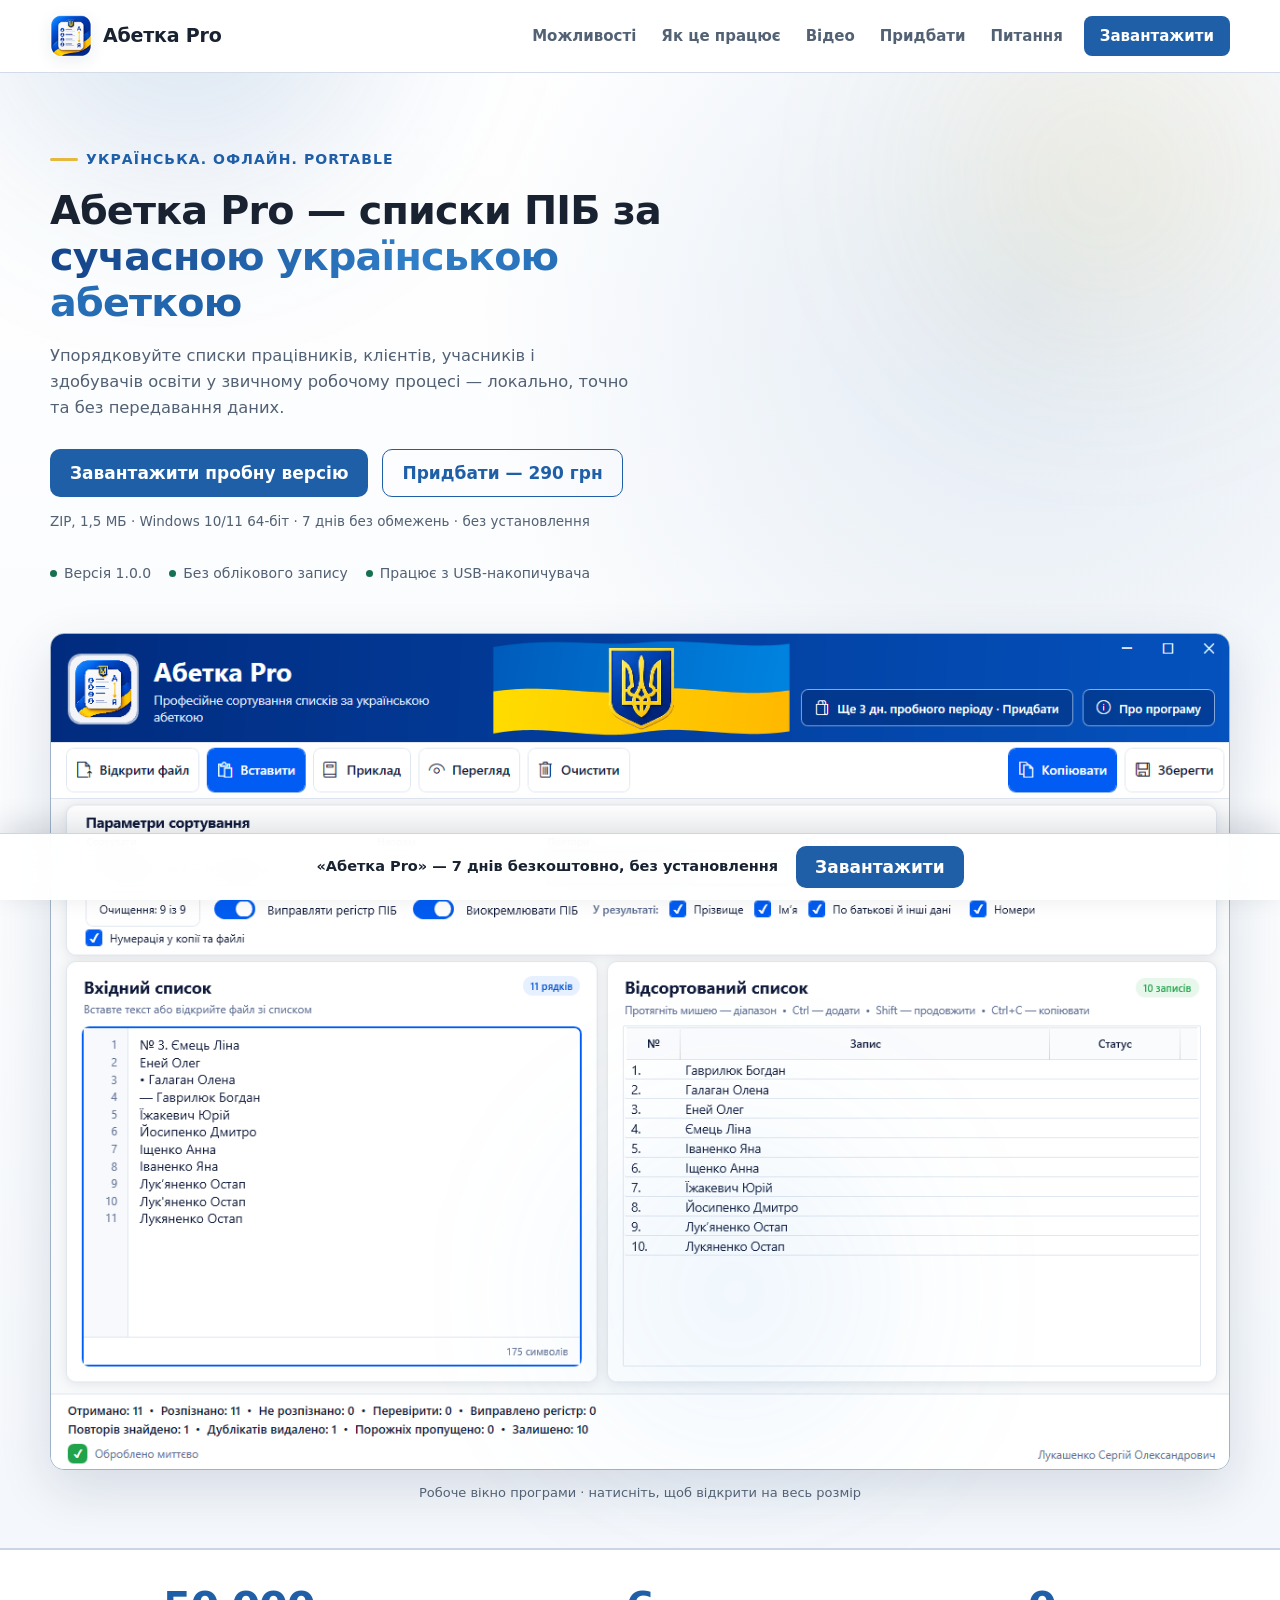
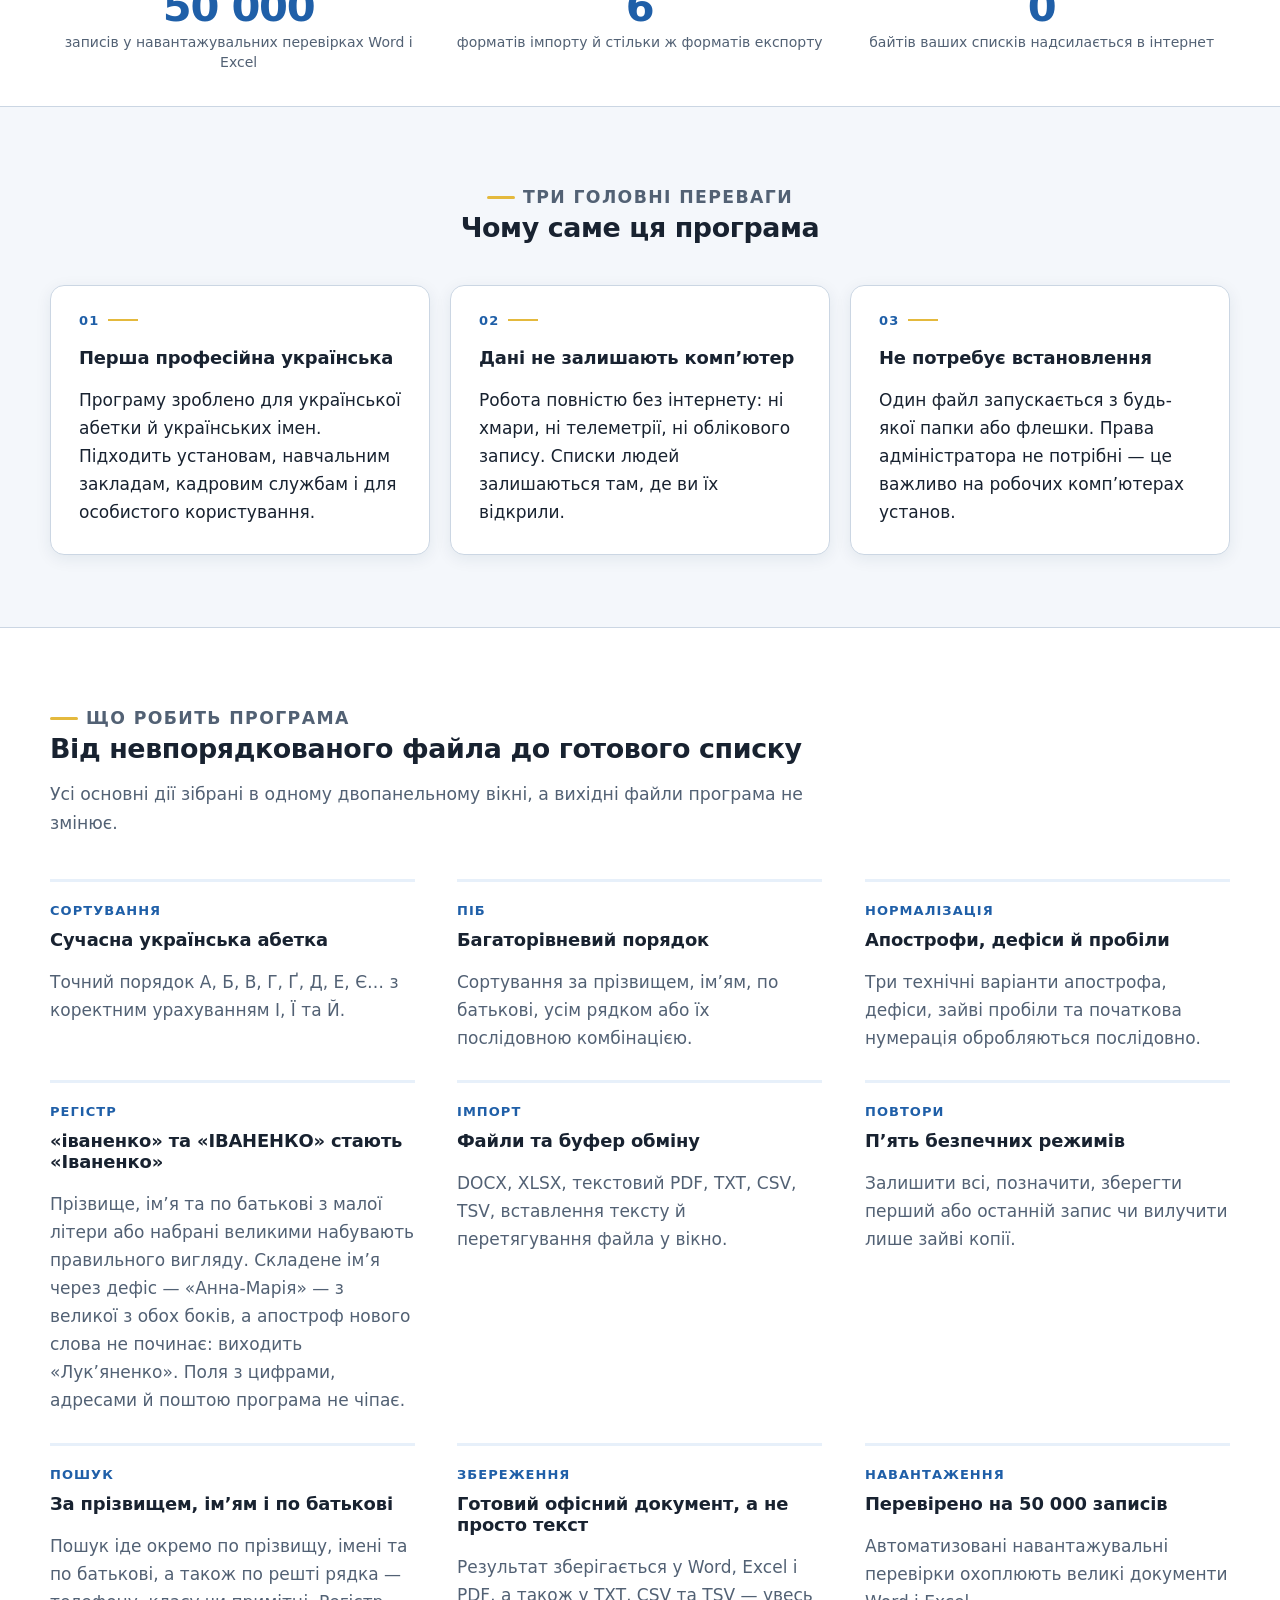
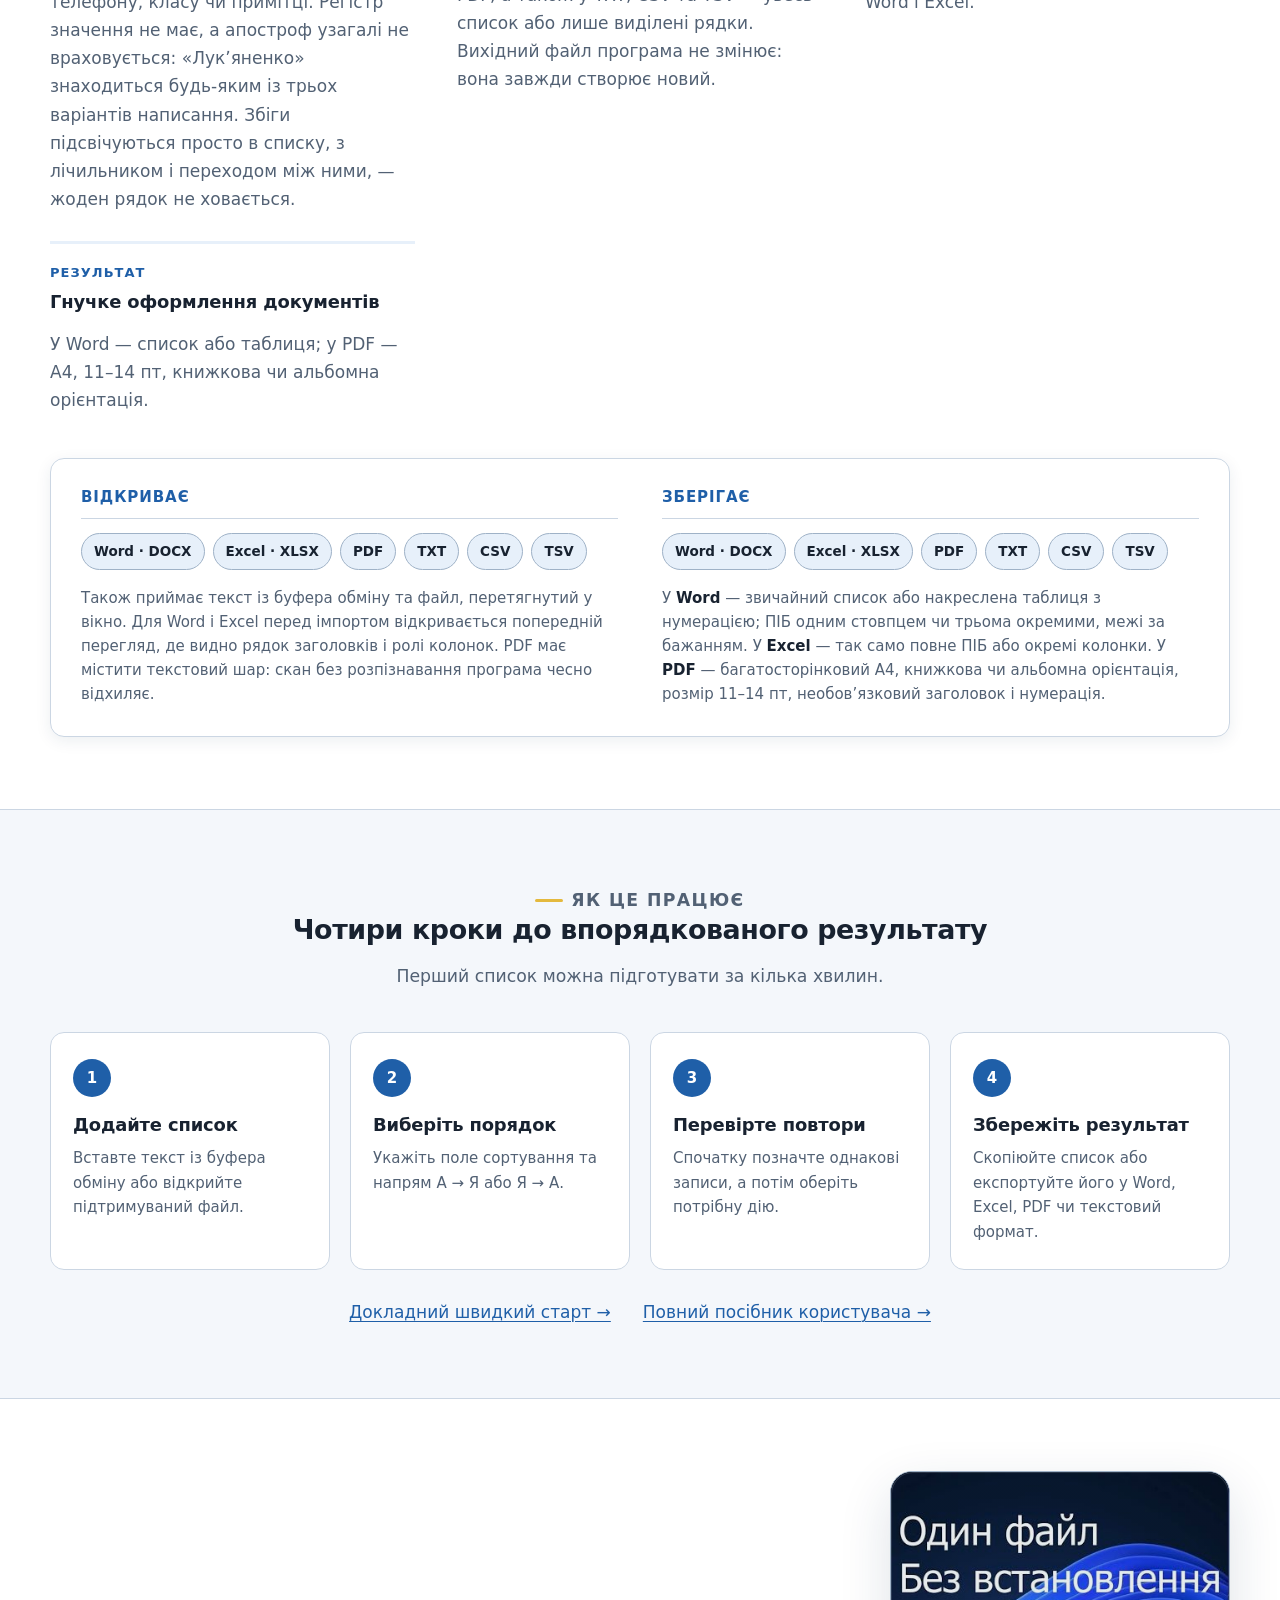
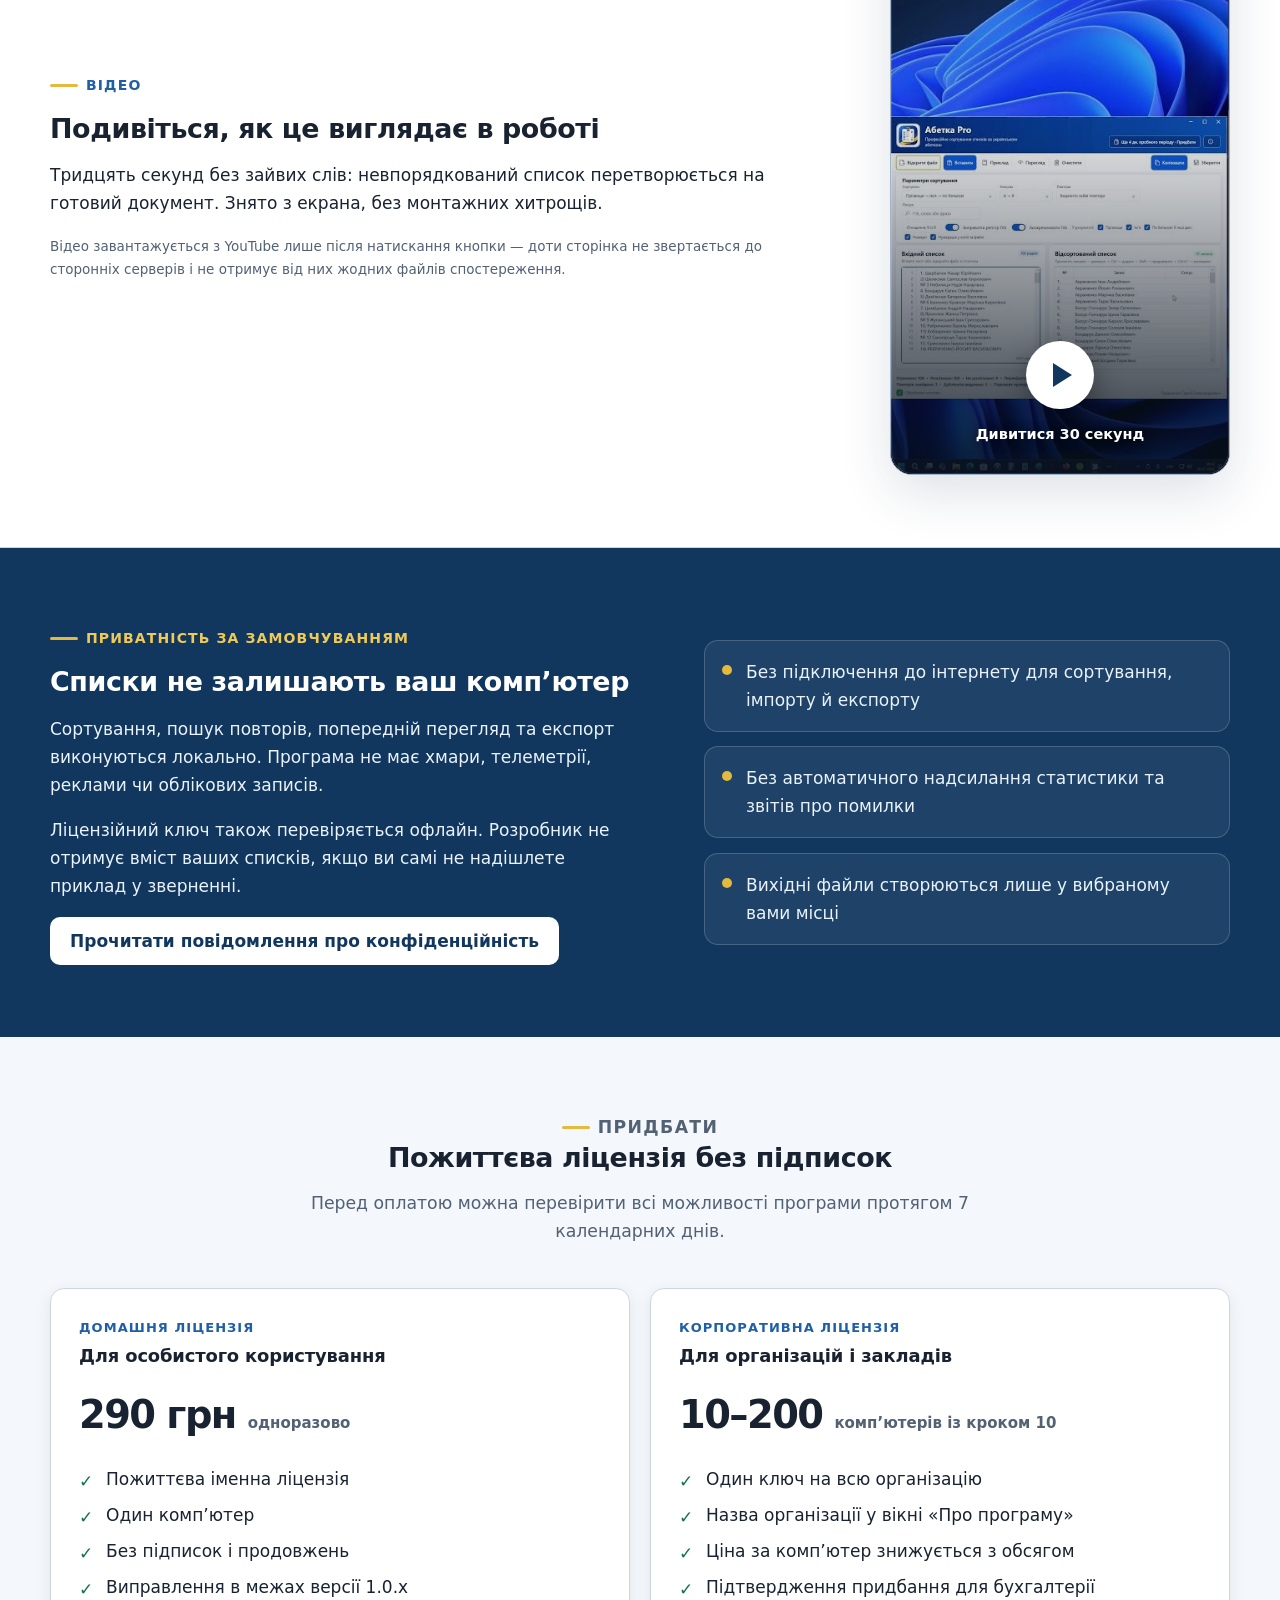
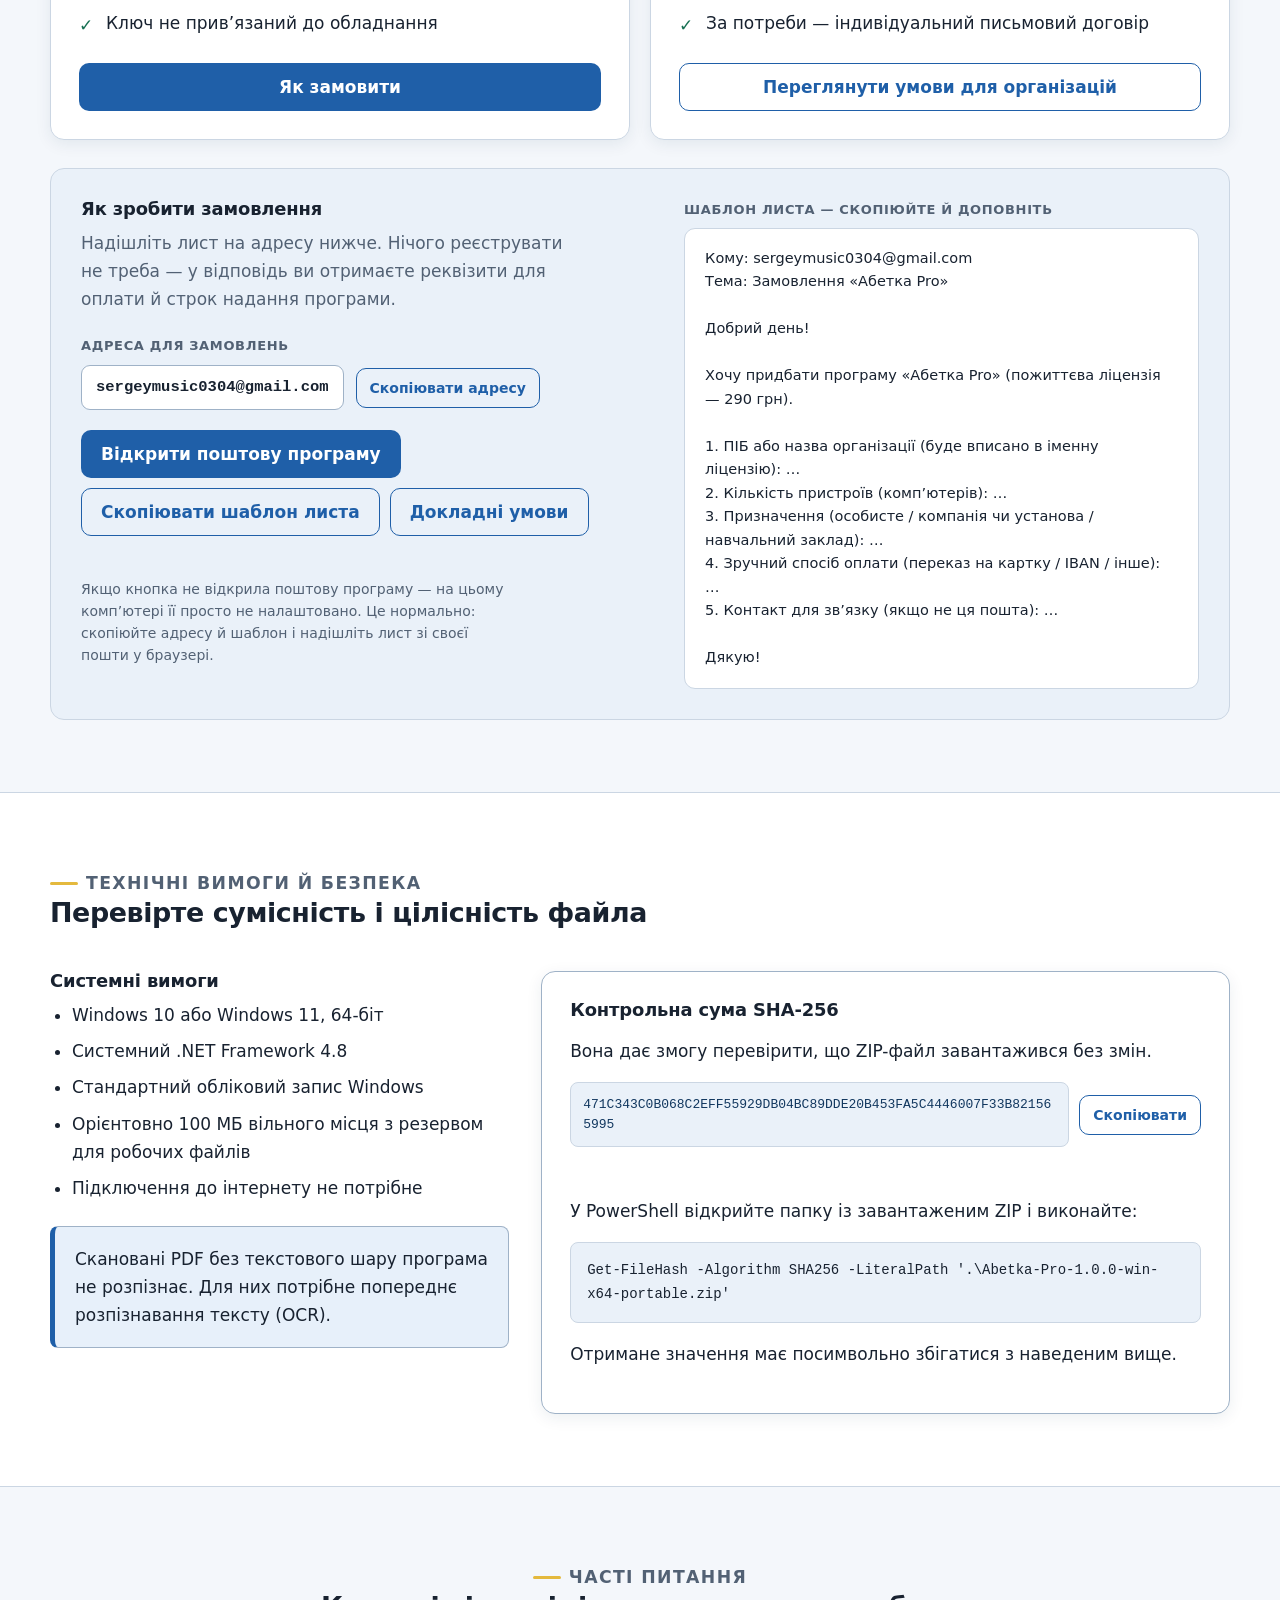
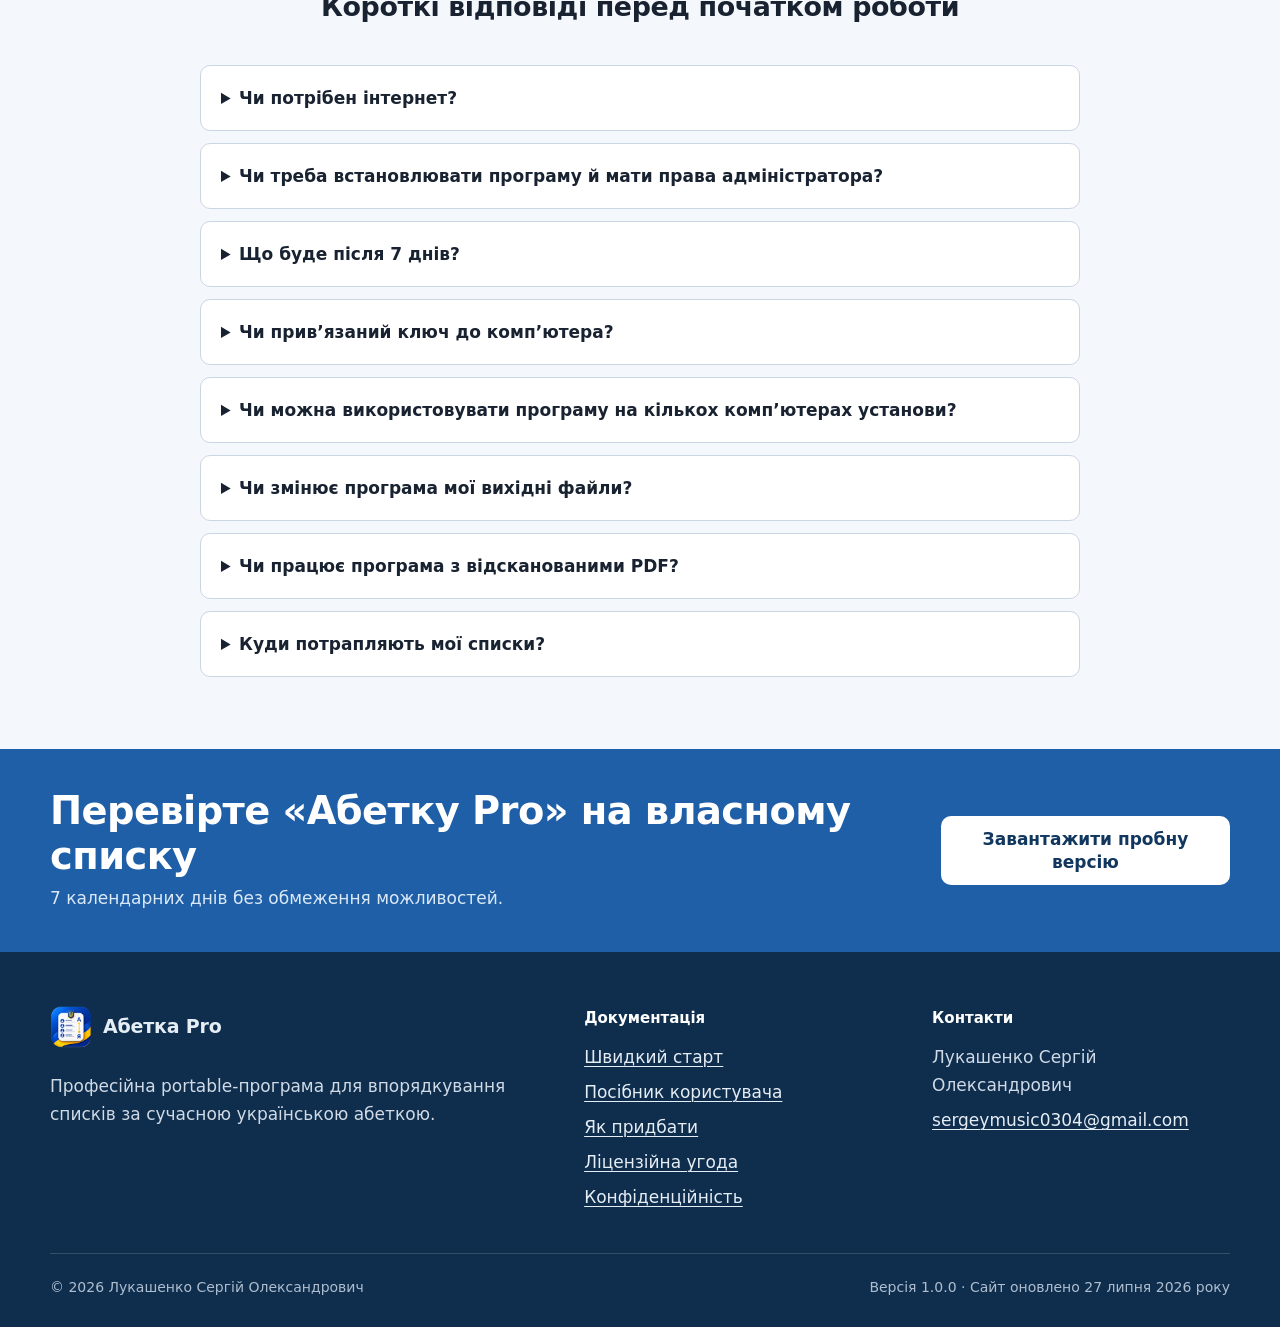
==== commit a291d868: "Виправити переповнення блоку замовлення на вузьких екранах Шаблон листа з рядком у 71 символ розтягу" ====
--- a/index.html
+++ b/index.html
@@ -16,7 +16,7 @@
     <meta name="theme-color" content="#f4f7fb" media="(prefers-color-scheme: light)">
     <meta name="theme-color" content="#0d1722" media="(prefers-color-scheme: dark)">
     <meta name="author" content="Лукашенко Сергій Олександрович">
-    <link rel="stylesheet" href="css/styles.css?v=3">
+    <link rel="stylesheet" href="css/styles.css?v=4">
     <meta property="og:title" content="Абетка Pro — списки ПІБ за українською абеткою">
     <meta
       property="og:description"
@@ -709,6 +709,6 @@
       >Завантажити</a>
     </div>
 
-    <script src="js/main.js?v=3"></script>
+    <script src="js/main.js?v=4"></script>
   </body>
 </html>
--- a/css/styles.css
+++ b/css/styles.css
@@ -776,6 +776,14 @@
   scroll-margin-top: calc(var(--header-height) + 24px);
 }
 
+/* Без min-width: 0 колонка сітки не може стиснутися менше за свій вміст,
+   і довгий рядок у шаблоні листа розтягує весь блок за межі екрана. */
+.order-main,
+.order-template-block,
+.formats-column {
+  min-width: 0;
+}
+
 .order-lead {
   margin: 0 0 22px;
   color: var(--muted);
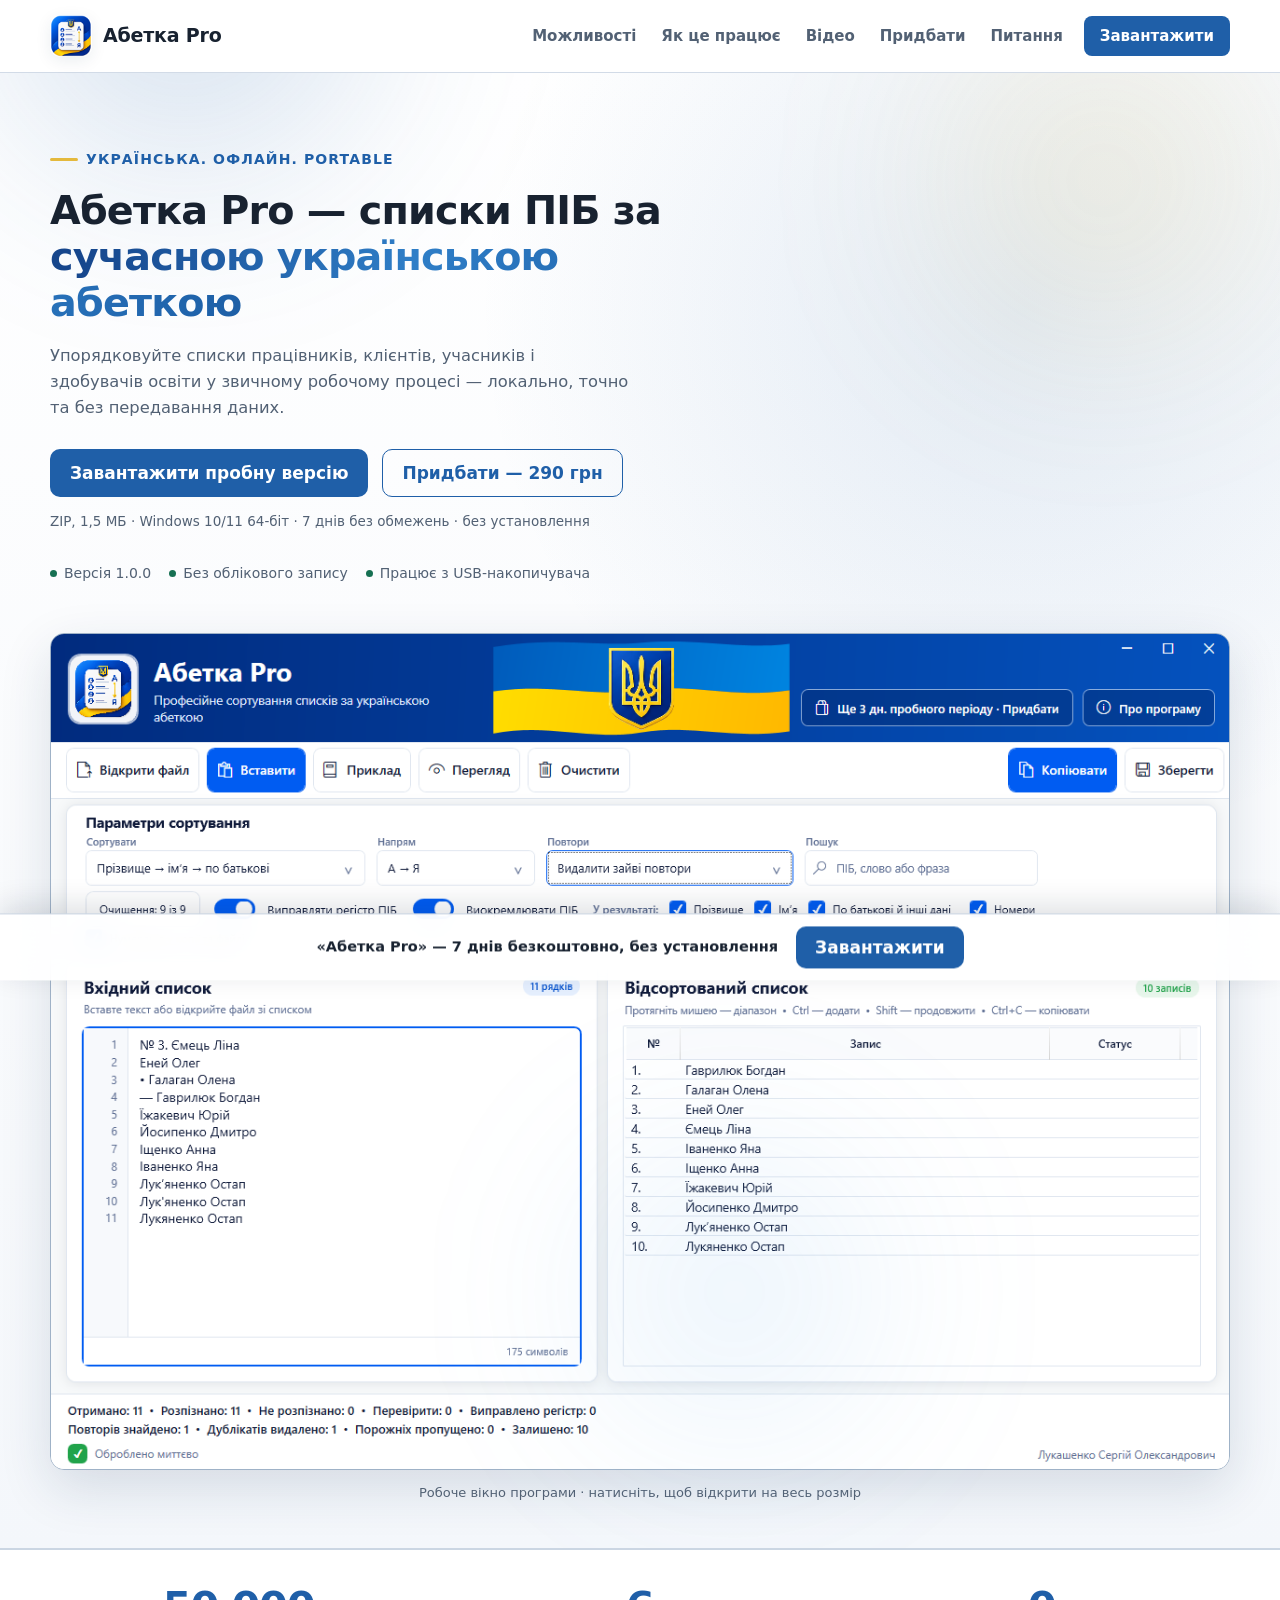
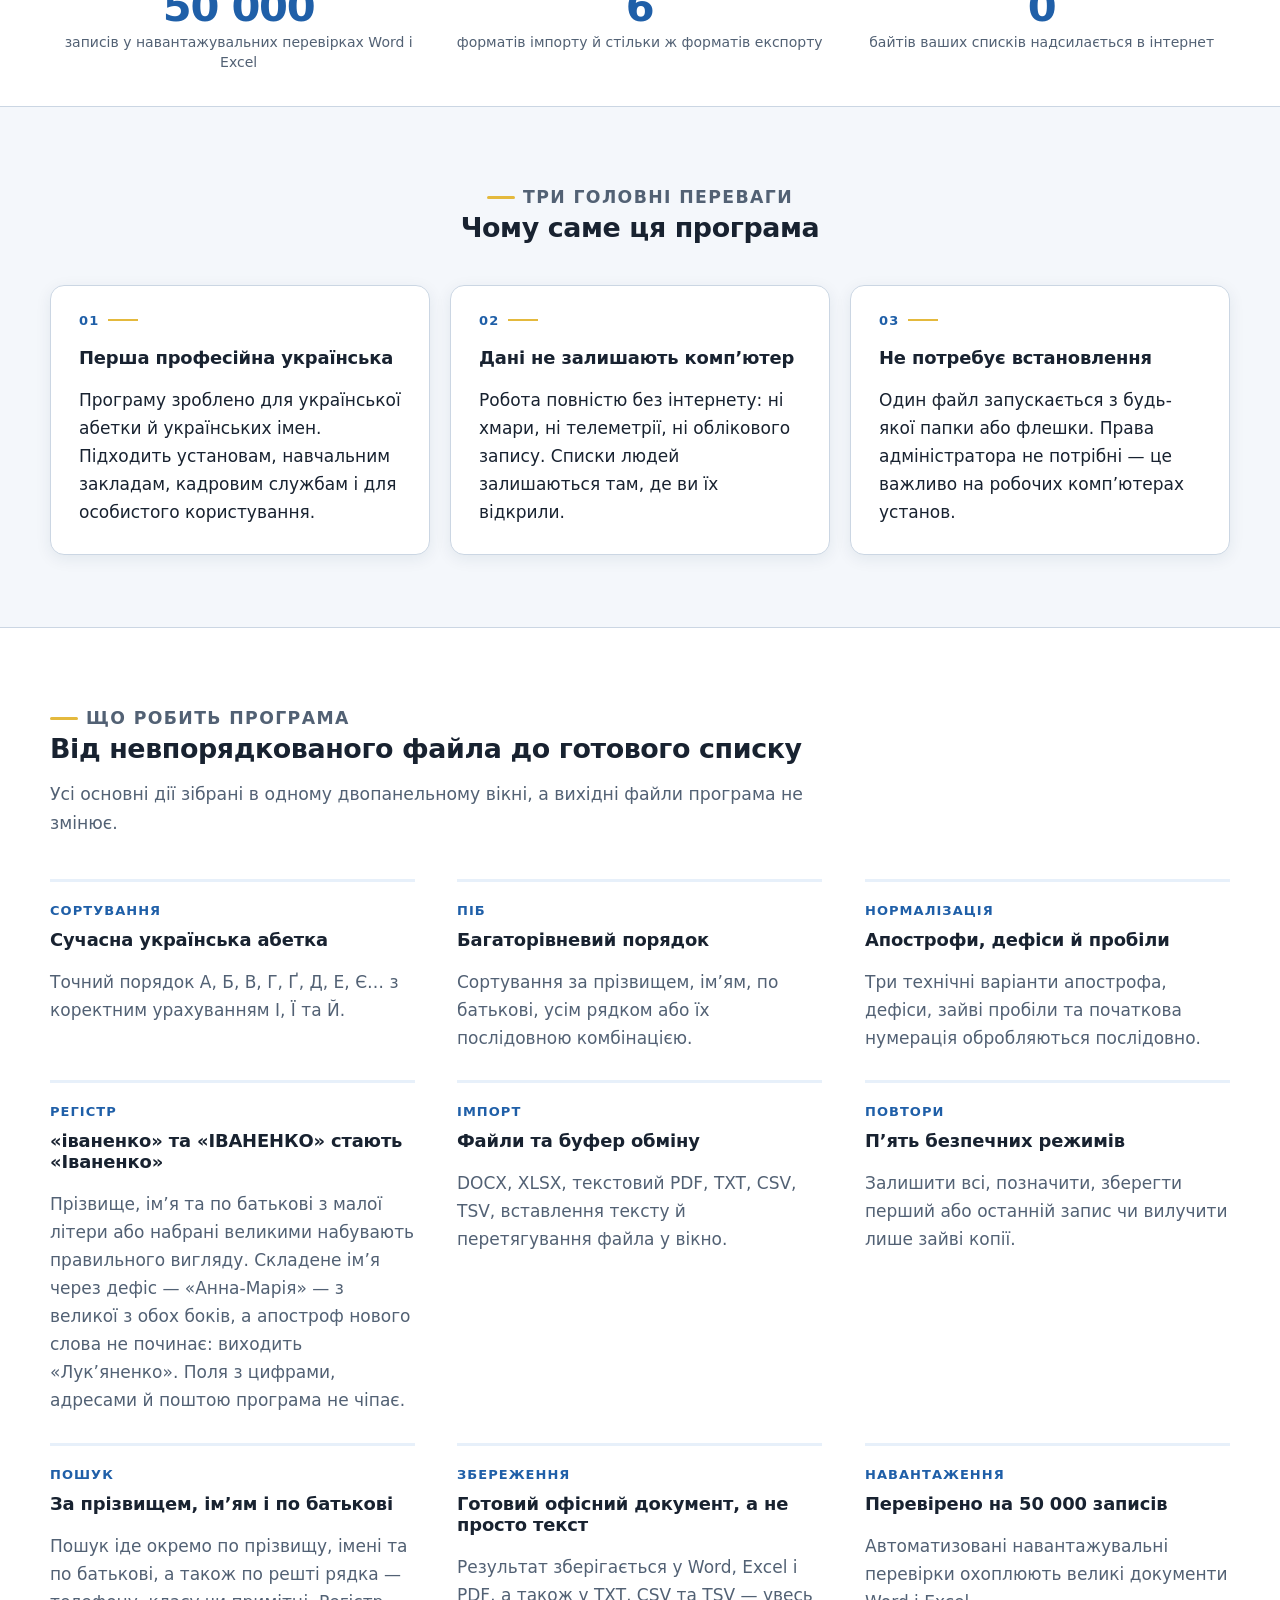
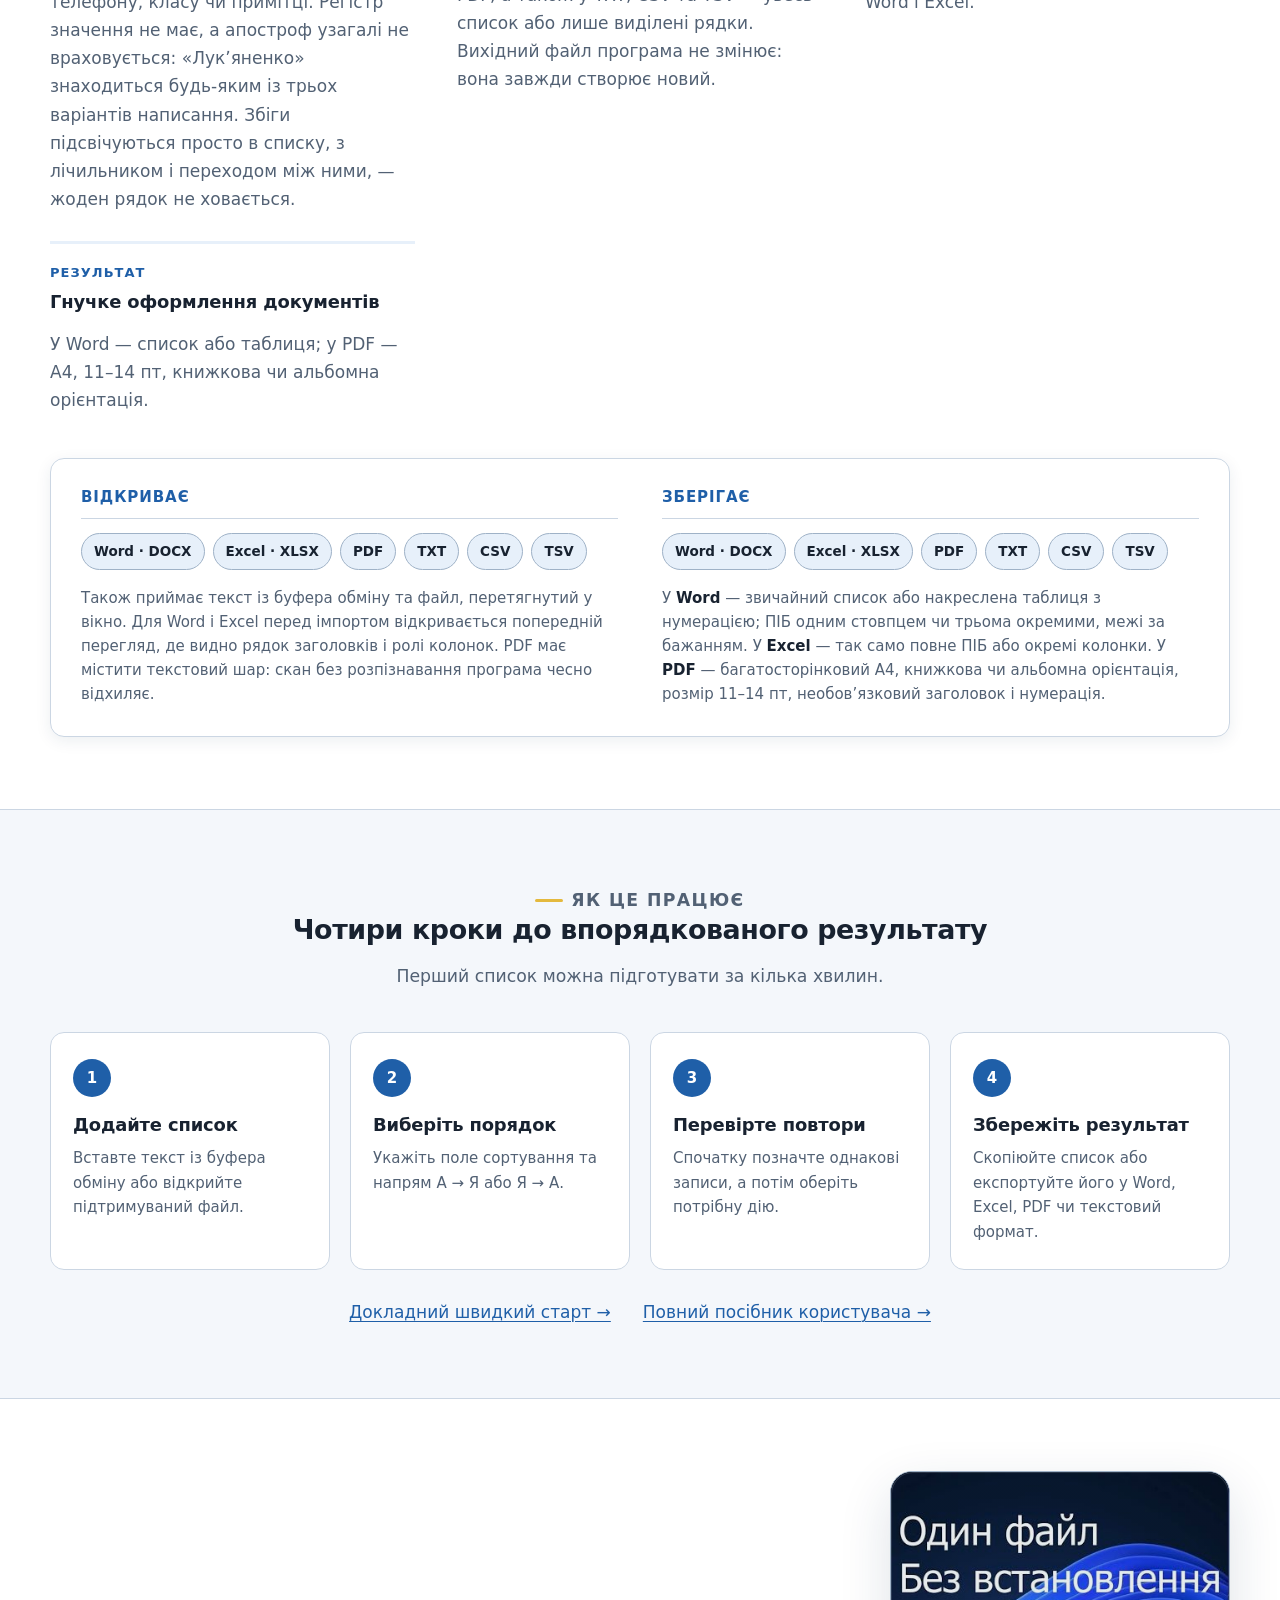
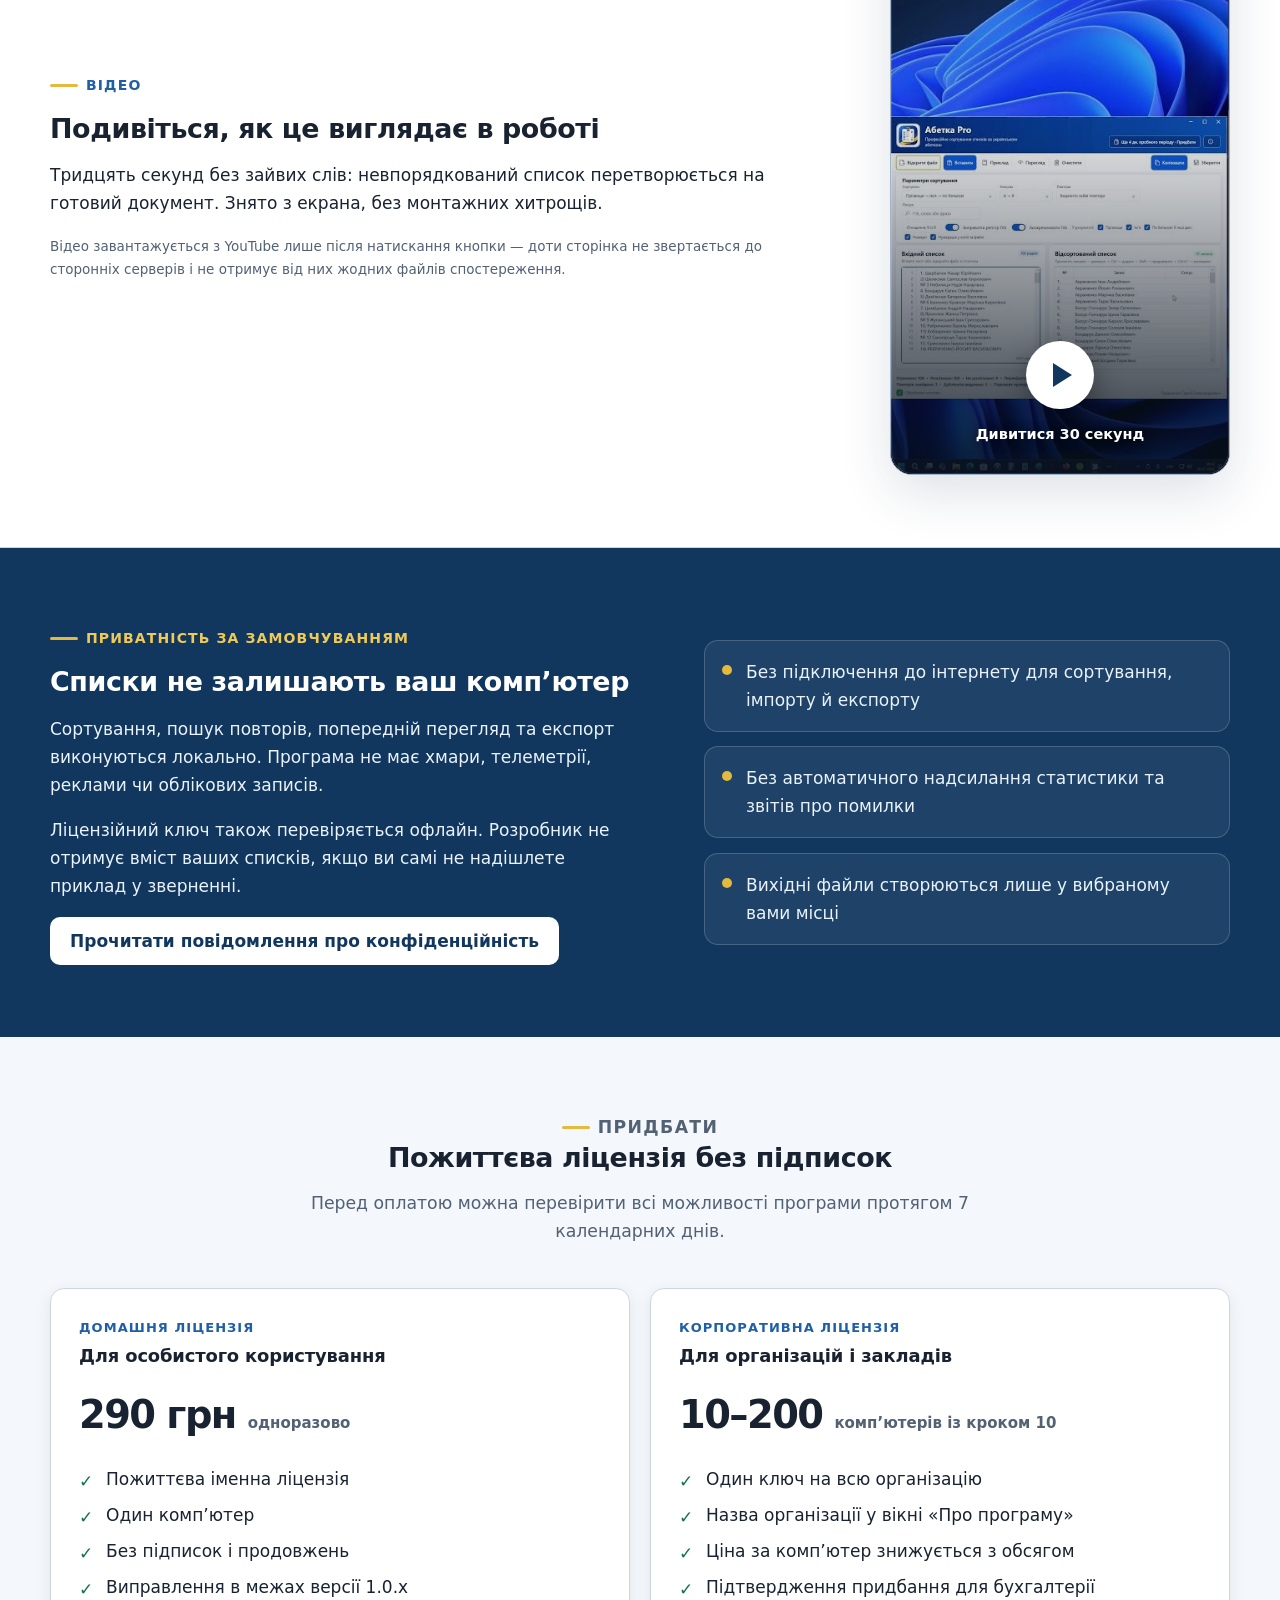
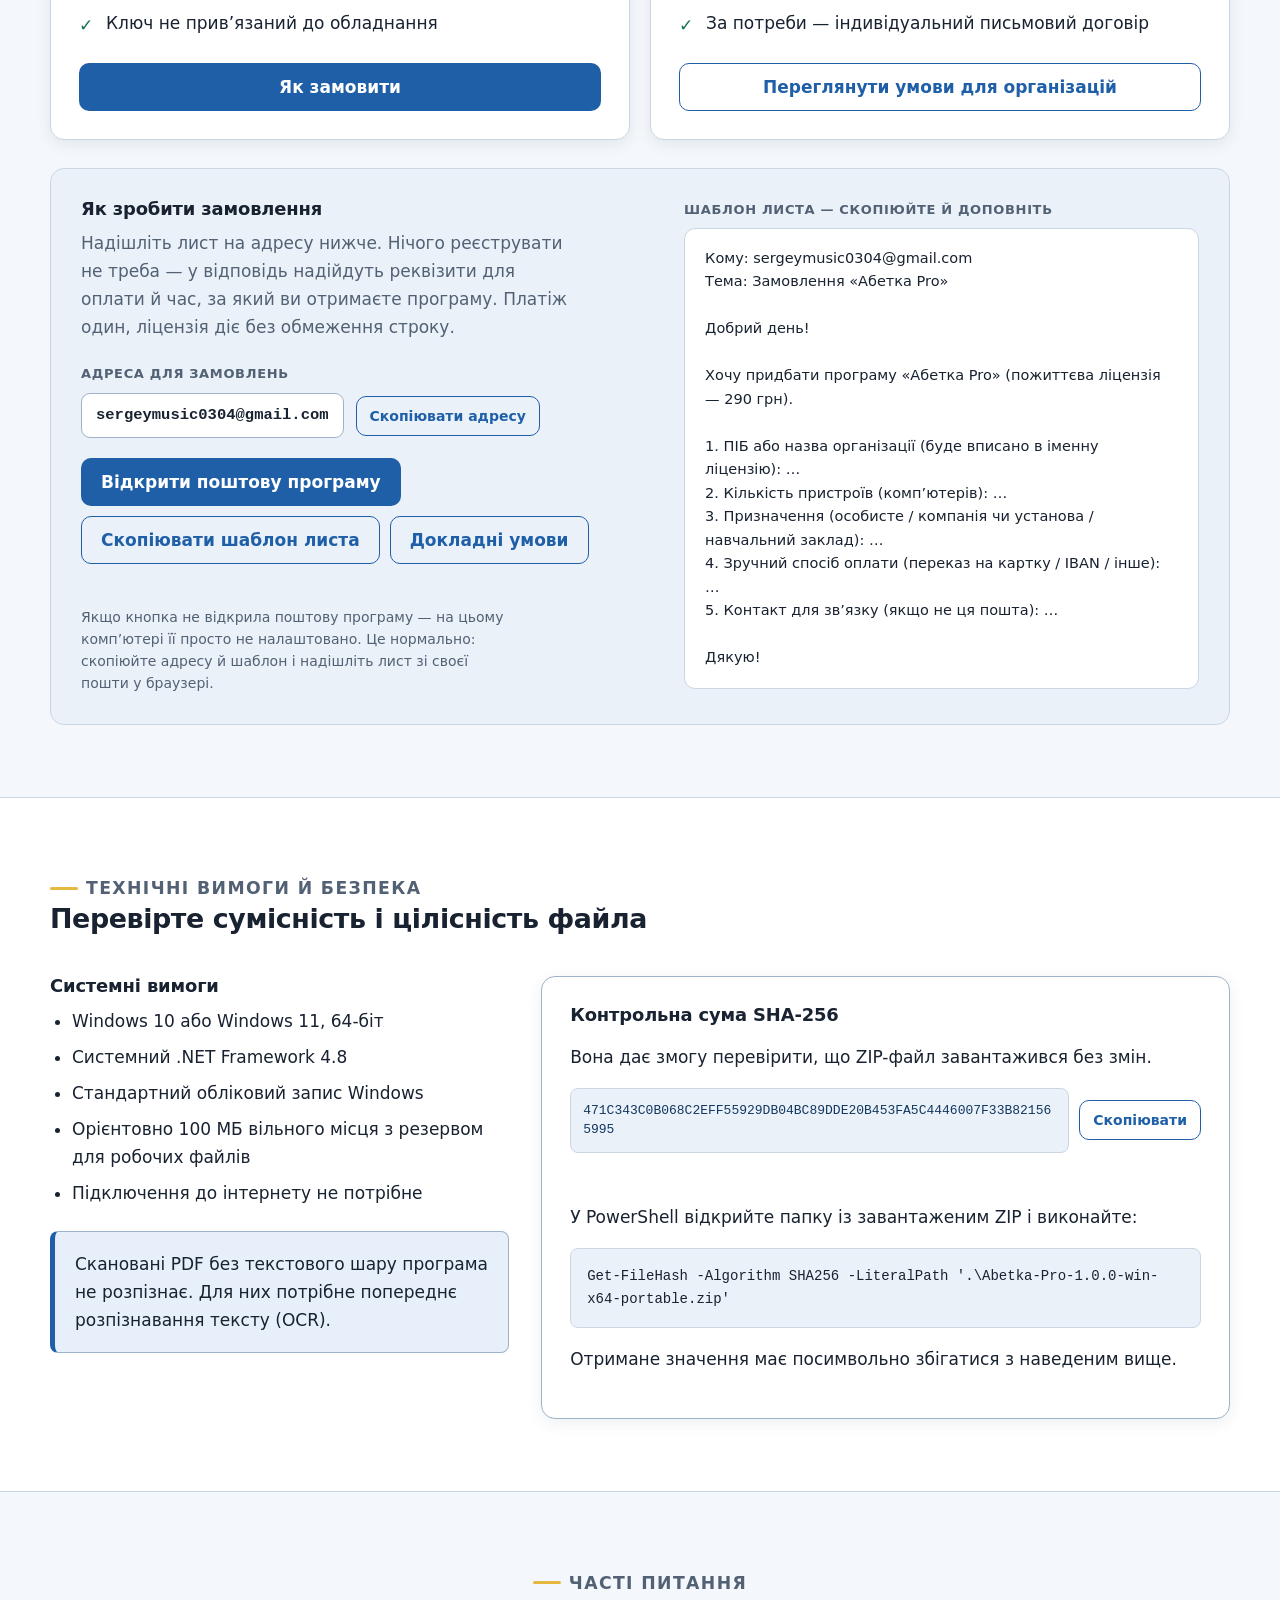
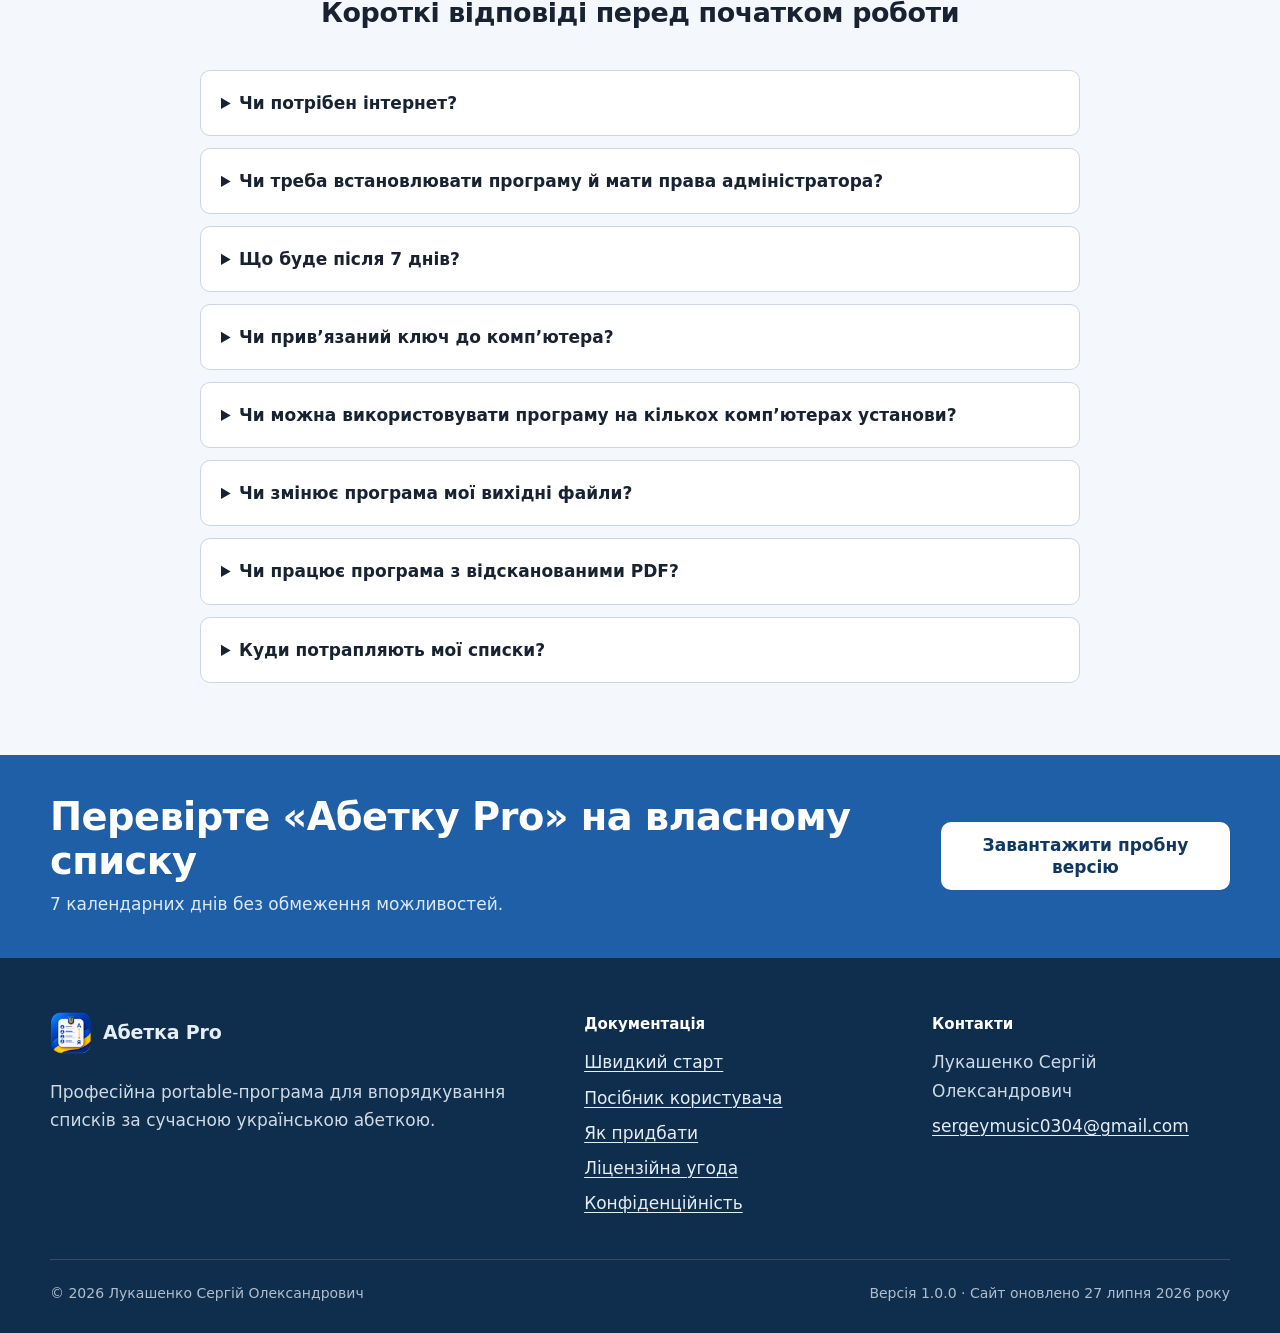
==== commit 2f93f262: "Прибрати двозначність «строк надання програми» Фраза читалася як «ліцензія надається на певний строк" ====
--- a/index.html
+++ b/index.html
@@ -507,8 +507,9 @@
             <div class="order-main">
               <h3>Як зробити замовлення</h3>
               <p class="order-lead">
-                Надішліть лист на адресу нижче. Нічого реєструвати не треба —
-                у відповідь ви отримаєте реквізити для оплати й строк надання програми.
+                Надішліть лист на адресу нижче. Нічого реєструвати не треба — у відповідь
+                надійдуть реквізити для оплати й час, за який ви отримаєте програму.
+                Платіж один, ліцензія діє без обмеження строку.
               </p>
 
               <p class="order-label">Адреса для замовлень</p>
